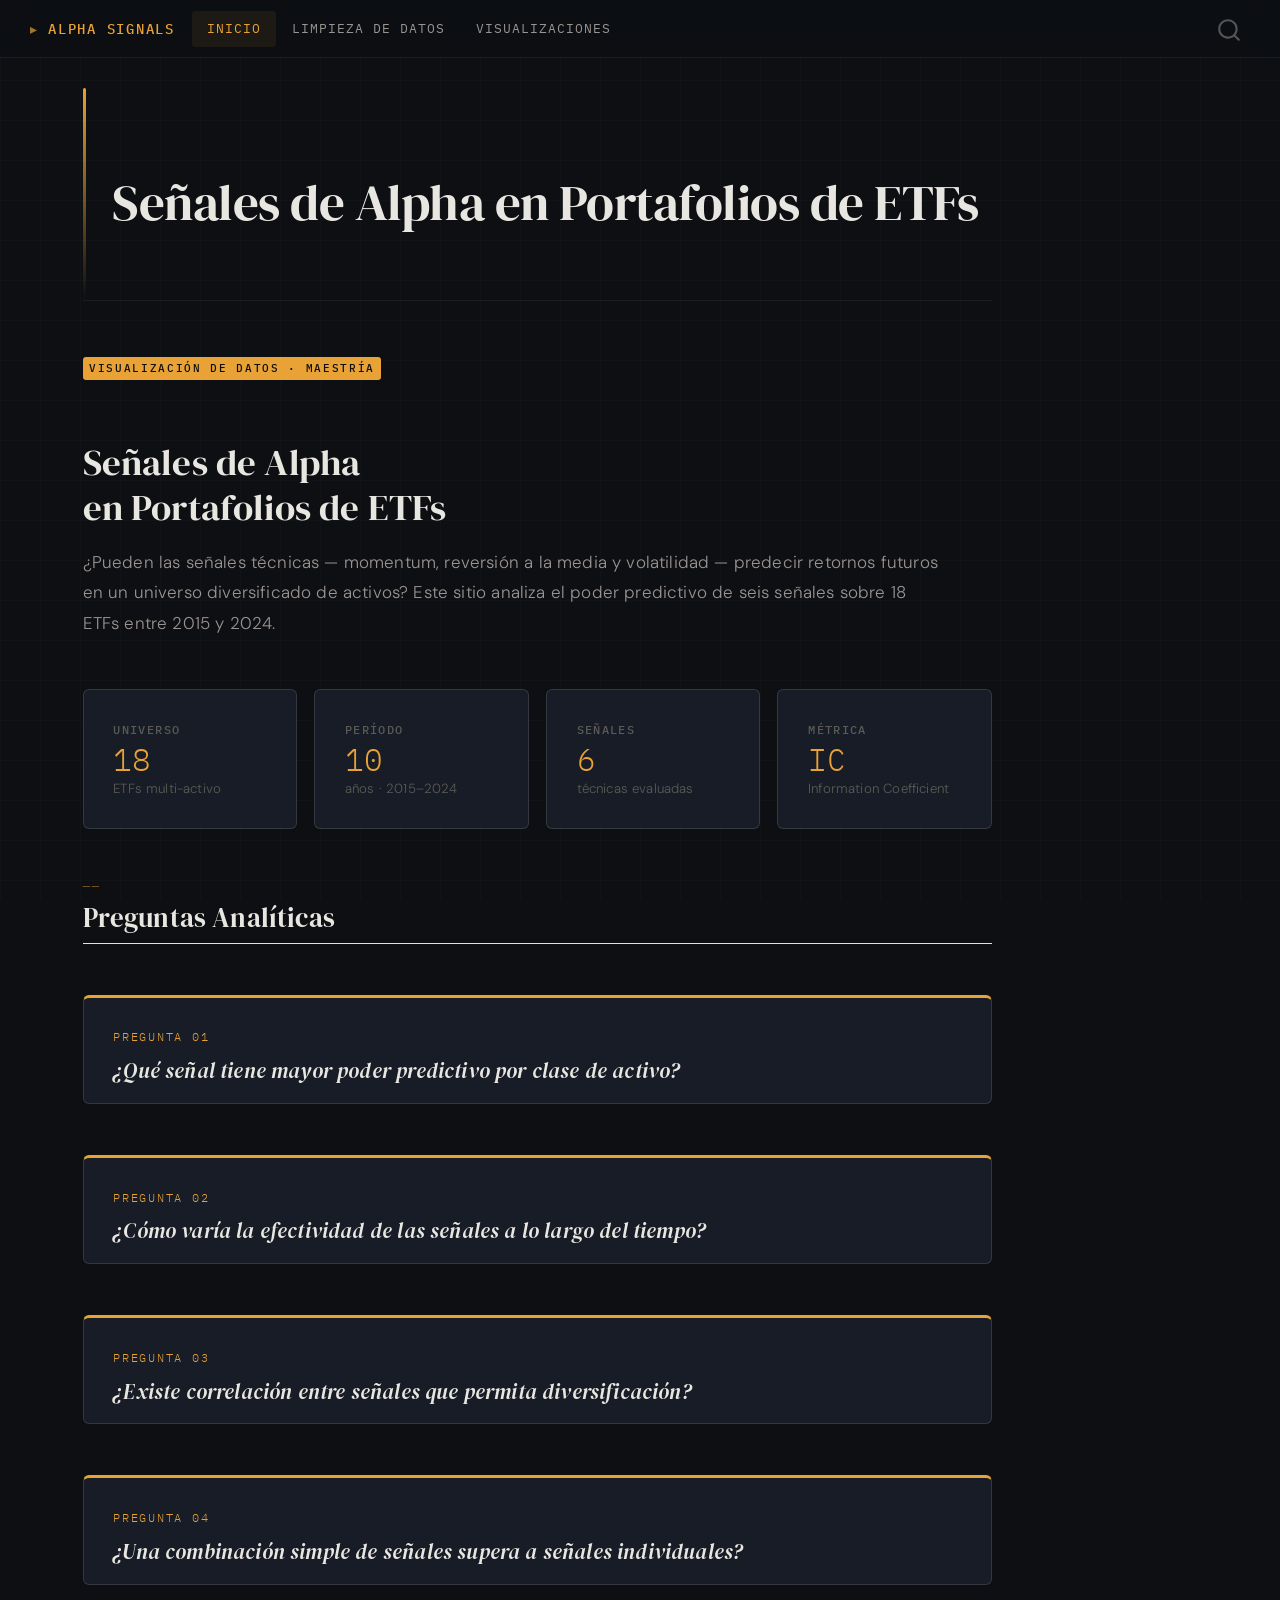
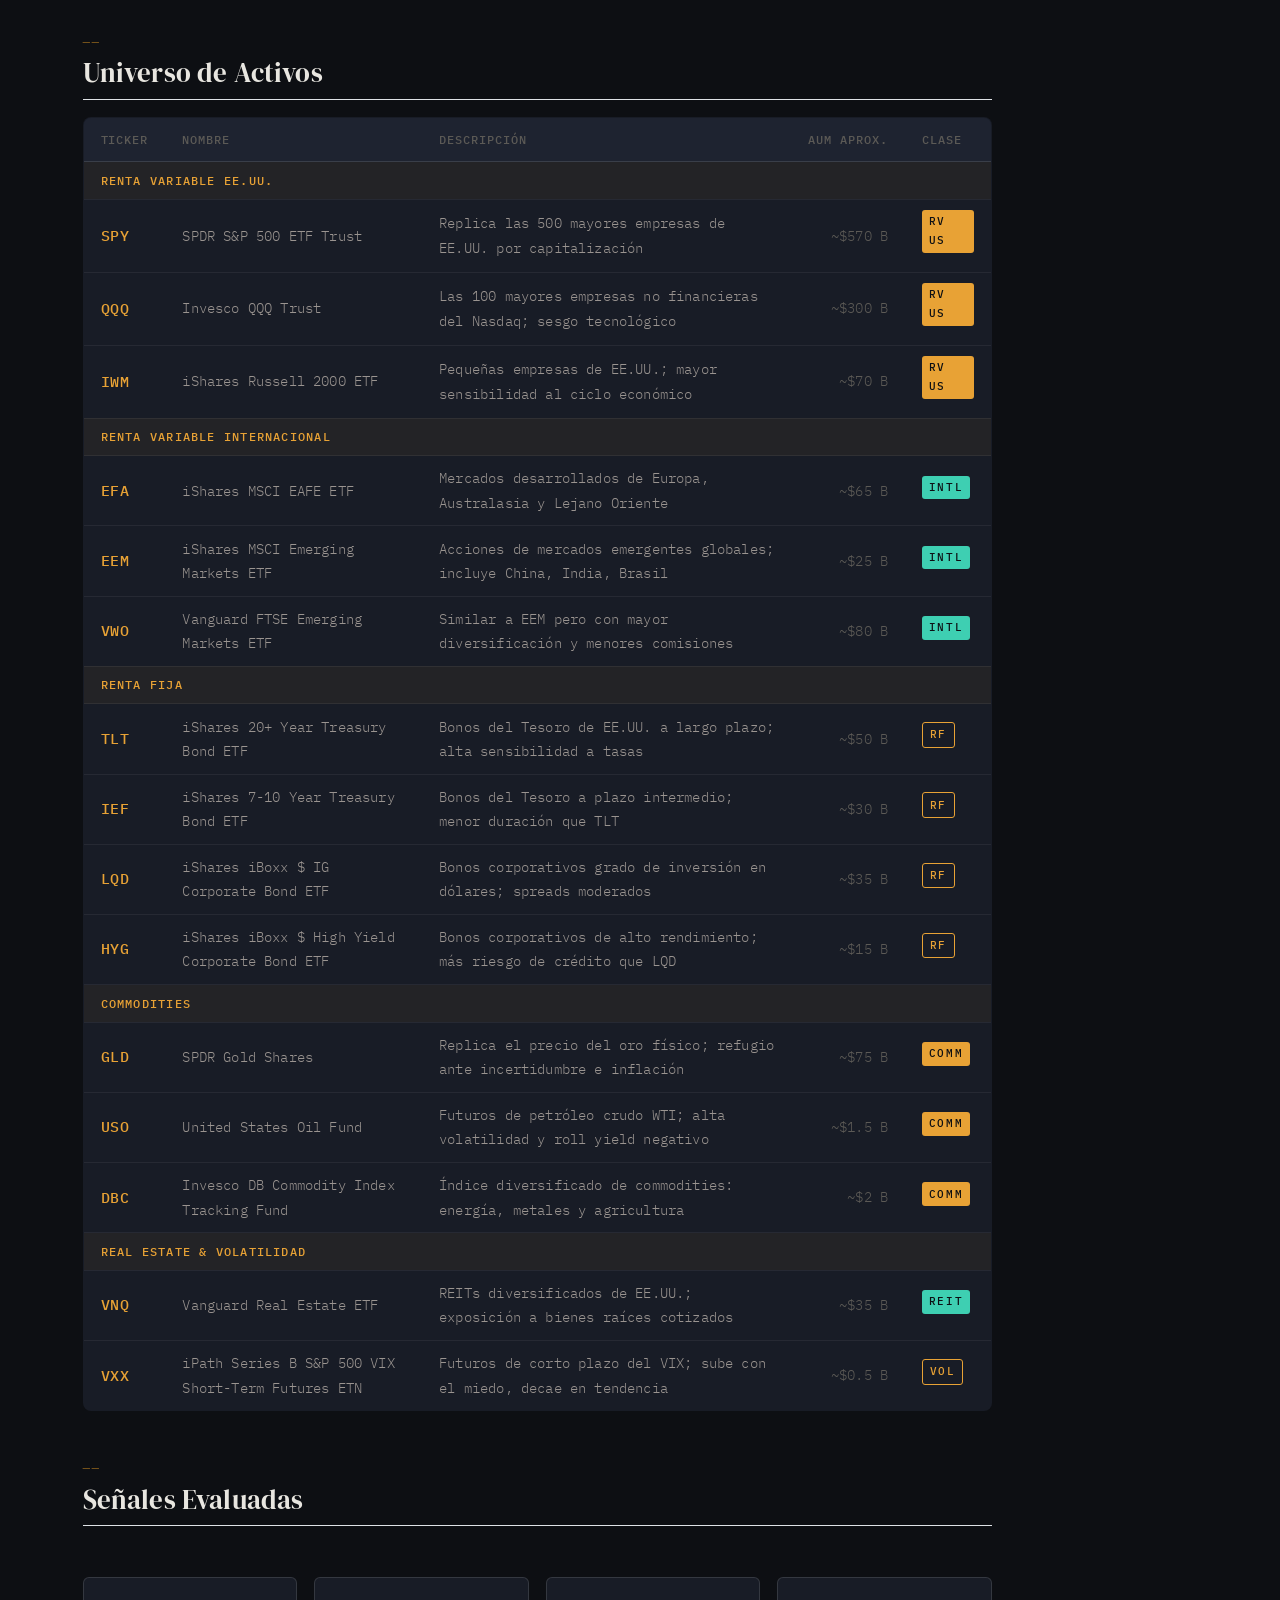
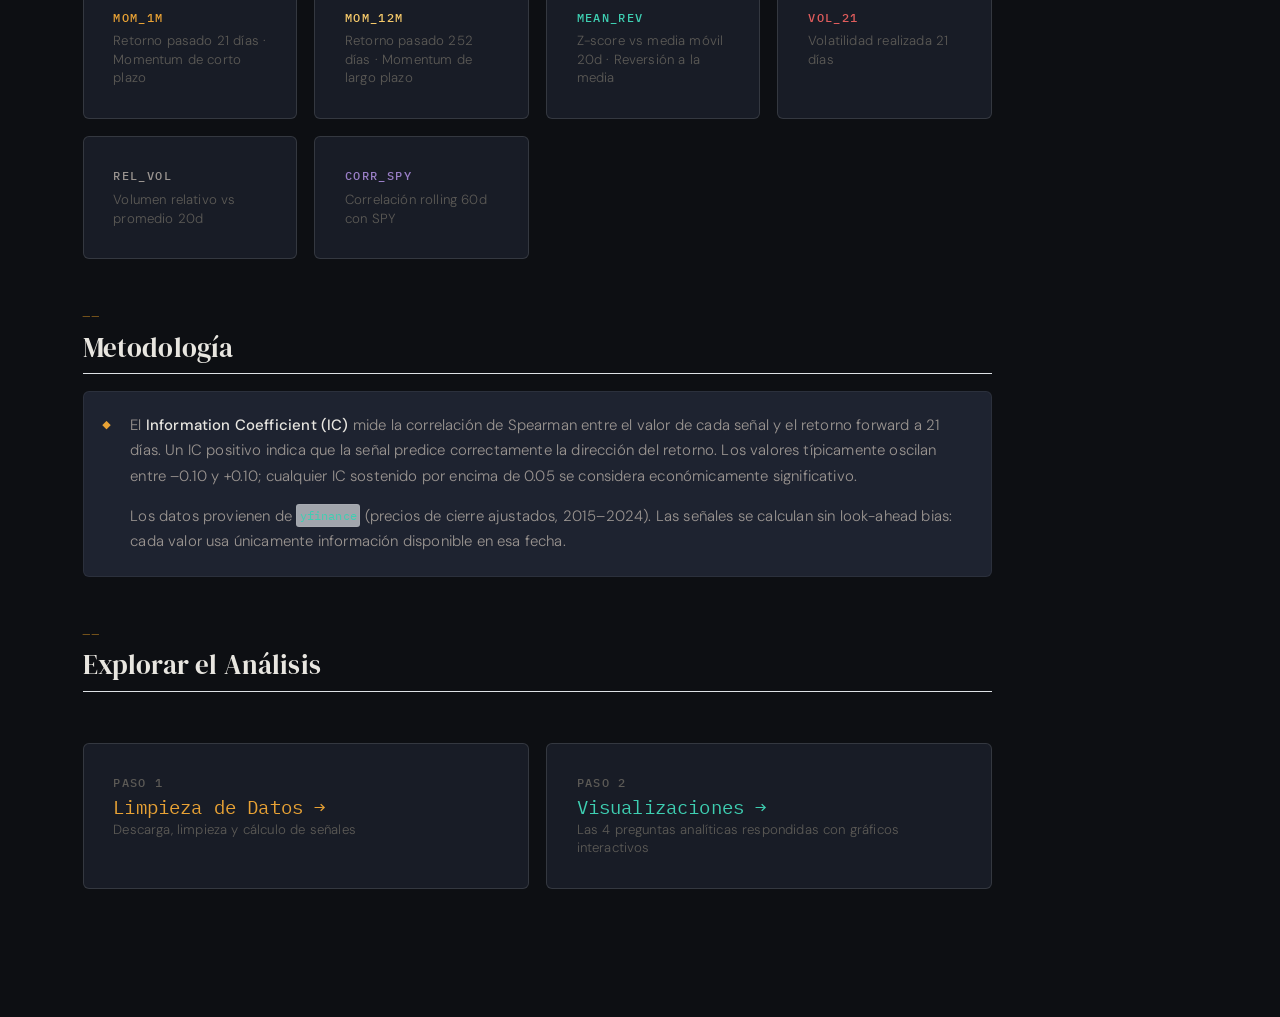
==== docs/index.html @ 1e8ee0be "First commit" ====
<!DOCTYPE html>
<html xmlns="http://www.w3.org/1999/xhtml" lang="en" xml:lang="en"><head>

<meta charset="utf-8">
<meta name="generator" content="quarto-1.9.36">

<meta name="viewport" content="width=device-width, initial-scale=1.0, user-scalable=yes">


<title>Señales de Alpha en Portafolios de ETFs – Alpha Signals</title>
<style>
/* Default styles provided by pandoc.
** See https://pandoc.org/MANUAL.html#variables-for-html for config info.
*/
code{white-space: pre-wrap;}
span.smallcaps{font-variant: small-caps;}
div.columns{display: flex; gap: min(4vw, 1.5em);}
div.column{flex: auto; overflow-x: auto;}
div.hanging-indent{margin-left: 1.5em; text-indent: -1.5em;}
ul.task-list{list-style: none;}
ul.task-list li input[type="checkbox"] {
  width: 0.8em;
  margin: 0 0.8em 0.2em -1em; /* quarto-specific, see https://github.com/quarto-dev/quarto-cli/issues/4556 */ 
  vertical-align: middle;
}
</style>


<script src="site_libs/quarto-nav/quarto-nav.js"></script>
<script src="site_libs/quarto-nav/headroom.min.js"></script>
<script src="site_libs/clipboard/clipboard.min.js"></script>
<script src="site_libs/quarto-search/autocomplete.umd.js"></script>
<script src="site_libs/quarto-search/fuse.min.js"></script>
<script src="site_libs/quarto-search/quarto-search.js"></script>
<meta name="quarto:offset" content="./">
<script src="site_libs/quarto-html/quarto.js" type="module"></script>
<script src="site_libs/quarto-html/tabsets/tabsets.js" type="module"></script>
<script src="site_libs/quarto-html/popper.min.js"></script>
<script src="site_libs/quarto-html/tippy.umd.min.js"></script>
<script src="site_libs/quarto-html/anchor.min.js"></script>
<link href="site_libs/quarto-html/tippy.css" rel="stylesheet">
<link href="site_libs/quarto-html/quarto-syntax-highlighting-845c23b38eaddc0f92fda52bfe77a8c8.css" rel="stylesheet" id="quarto-text-highlighting-styles">
<script src="site_libs/bootstrap/bootstrap.min.js"></script>
<link href="site_libs/bootstrap/bootstrap-icons.css" rel="stylesheet">
<link href="site_libs/bootstrap/bootstrap-a0f9fd0d421825b736dc1bbcbcba2219.min.css" rel="stylesheet" append-hash="true" id="quarto-bootstrap" data-mode="light">
<script id="quarto-search-options" type="application/json">{
  "location": "navbar",
  "copy-button": false,
  "collapse-after": 3,
  "panel-placement": "end",
  "type": "overlay",
  "limit": 50,
  "keyboard-shortcut": [
    "f",
    "/",
    "s"
  ],
  "show-item-context": false,
  "language": {
    "search-no-results-text": "No results",
    "search-matching-documents-text": "matching documents",
    "search-copy-link-title": "Copy link to search",
    "search-hide-matches-text": "Hide additional matches",
    "search-more-match-text": "more match in this document",
    "search-more-matches-text": "more matches in this document",
    "search-clear-button-title": "Clear",
    "search-text-placeholder": "",
    "search-detached-cancel-button-title": "Cancel",
    "search-submit-button-title": "Submit",
    "search-label": "Search"
  }
}</script>


<link rel="stylesheet" href="theme.css">
</head>

<body class="nav-fixed fullcontent quarto-light">

<div id="quarto-search-results"></div>
  <header id="quarto-header" class="headroom fixed-top">
    <nav class="navbar navbar-expand-lg " data-bs-theme="dark">
      <div class="navbar-container container-fluid">
      <div class="navbar-brand-container mx-auto">
    <a class="navbar-brand" href="./index.html">
    <span class="navbar-title">Alpha Signals</span>
    </a>
  </div>
            <div id="quarto-search" class="" title="Search"></div>
          <button class="navbar-toggler" type="button" data-bs-toggle="collapse" data-bs-target="#navbarCollapse" aria-controls="navbarCollapse" role="menu" aria-expanded="false" aria-label="Toggle navigation" onclick="if (window.quartoToggleHeadroom) { window.quartoToggleHeadroom(); }">
  <span class="navbar-toggler-icon"></span>
</button>
          <div class="collapse navbar-collapse" id="navbarCollapse">
            <ul class="navbar-nav navbar-nav-scroll me-auto">
  <li class="nav-item">
    <a class="nav-link active" href="./index.html" aria-current="page"> 
<span class="menu-text">Inicio</span></a>
  </li>  
  <li class="nav-item">
    <a class="nav-link" href="./data_cleaning.html"> 
<span class="menu-text">Limpieza de Datos</span></a>
  </li>  
  <li class="nav-item">
    <a class="nav-link" href="./visualizations.qmd"> 
<span class="menu-text">Visualizaciones</span></a>
  </li>  
</ul>
          </div> <!-- /navcollapse -->
            <div class="quarto-navbar-tools">
</div>
      </div> <!-- /container-fluid -->
    </nav>
</header>
<!-- content -->
<div id="quarto-content" class="quarto-container page-columns page-rows-contents page-layout-article page-navbar">
<!-- sidebar -->
<!-- margin-sidebar -->
    
<!-- main -->
<main class="content" id="quarto-document-content">

<header id="title-block-header" class="quarto-title-block default">
<div class="quarto-title">
<h1 class="title">Señales de Alpha en Portafolios de ETFs</h1>
</div>



<div class="quarto-title-meta">

    
  
    
  </div>
  


</header>


<section class="hero">
  <div class="hero-eyebrow">
    <span class="section-tag">Visualización de Datos · Maestría</span>
  </div>
  <h1 class="hero-title">Señales de Alpha<br>en Portafolios de ETFs</h1>
  <p class="hero-subtitle">
    ¿Pueden las señales técnicas — momentum, reversión a la media y volatilidad —
    predecir retornos futuros en un universo diversificado de activos?
    Este sitio analiza el poder predictivo de seis señales sobre 18 ETFs
    entre 2015 y 2024.
  </p>
</section>
<div class="stat-grid">
  <div class="stat-card">
    <div class="stat-label">Universo</div>
    <div class="stat-value">18</div>
    <div class="stat-desc">ETFs multi-activo</div>
  </div>
  <div class="stat-card">
    <div class="stat-label">Período</div>
    <div class="stat-value">10</div>
    <div class="stat-desc">años · 2015–2024</div>
  </div>
  <div class="stat-card">
    <div class="stat-label">Señales</div>
    <div class="stat-value">6</div>
    <div class="stat-desc">técnicas evaluadas</div>
  </div>
  <div class="stat-card">
    <div class="stat-label">Métrica</div>
    <div class="stat-value">IC</div>
    <div class="stat-desc">Information Coefficient</div>
  </div>
</div>
<section id="preguntas-analíticas" class="level2">
<h2 class="anchored" data-anchor-id="preguntas-analíticas">Preguntas Analíticas</h2>
<div class="question-block">
  <div class="q-label">Pregunta 01</div>
  <div class="q-text">¿Qué señal tiene mayor poder predictivo por clase de activo?</div>
</div>

<div class="question-block">
  <div class="q-label">Pregunta 02</div>
  <div class="q-text">¿Cómo varía la efectividad de las señales a lo largo del tiempo?</div>
</div>

<div class="question-block">
  <div class="q-label">Pregunta 03</div>
  <div class="q-text">¿Existe correlación entre señales que permita diversificación?</div>
</div>

<div class="question-block">
  <div class="q-label">Pregunta 04</div>
  <div class="q-text">¿Una combinación simple de señales supera a señales individuales?</div>
</div>
</section>
<section id="universo-de-activos" class="level2">
<h2 class="anchored" data-anchor-id="universo-de-activos">Universo de Activos</h2>
<table class="etf-table caption-top table">
<thead>
<tr class="header">
<th data-quarto-table-cell-role="th">Ticker</th>
<th data-quarto-table-cell-role="th">Nombre</th>
<th data-quarto-table-cell-role="th">Descripción</th>
<th data-quarto-table-cell-role="th">AUM aprox.</th>
<th data-quarto-table-cell-role="th">Clase</th>
</tr>
</thead>
<tbody>
<tr class="etf-group-header odd">
<td colspan="5">Renta Variable EE.UU.</td>
</tr>
<tr class="even">
<td class="ticker">SPY</td>
<td>SPDR S&amp;P 500 ETF Trust</td>
<td>Replica las 500 mayores empresas de EE.UU. por capitalización</td>
<td class="aum">~$570 B</td>
<td><span class="section-tag">RV US</span></td>
</tr>
<tr class="odd">
<td class="ticker">QQQ</td>
<td>Invesco QQQ Trust</td>
<td>Las 100 mayores empresas no financieras del Nasdaq; sesgo tecnológico</td>
<td class="aum">~$300 B</td>
<td><span class="section-tag">RV US</span></td>
</tr>
<tr class="even">
<td class="ticker">IWM</td>
<td>iShares Russell 2000 ETF</td>
<td>Pequeñas empresas de EE.UU.; mayor sensibilidad al ciclo económico</td>
<td class="aum">~$70 B</td>
<td><span class="section-tag">RV US</span></td>
</tr>
<tr class="etf-group-header odd">
<td colspan="5">Renta Variable Internacional</td>
</tr>
<tr class="even">
<td class="ticker">EFA</td>
<td>iShares MSCI EAFE ETF</td>
<td>Mercados desarrollados de Europa, Australasia y Lejano Oriente</td>
<td class="aum">~$65 B</td>
<td><span class="section-tag teal">Intl</span></td>
</tr>
<tr class="odd">
<td class="ticker">EEM</td>
<td>iShares MSCI Emerging Markets ETF</td>
<td>Acciones de mercados emergentes globales; incluye China, India, Brasil</td>
<td class="aum">~$25 B</td>
<td><span class="section-tag teal">Intl</span></td>
</tr>
<tr class="even">
<td class="ticker">VWO</td>
<td>Vanguard FTSE Emerging Markets ETF</td>
<td>Similar a EEM pero con mayor diversificación y menores comisiones</td>
<td class="aum">~$80 B</td>
<td><span class="section-tag teal">Intl</span></td>
</tr>
<tr class="etf-group-header odd">
<td colspan="5">Renta Fija</td>
</tr>
<tr class="even">
<td class="ticker">TLT</td>
<td>iShares 20+ Year Treasury Bond ETF</td>
<td>Bonos del Tesoro de EE.UU. a largo plazo; alta sensibilidad a tasas</td>
<td class="aum">~$50 B</td>
<td><span class="section-tag outline">RF</span></td>
</tr>
<tr class="odd">
<td class="ticker">IEF</td>
<td>iShares 7-10 Year Treasury Bond ETF</td>
<td>Bonos del Tesoro a plazo intermedio; menor duración que TLT</td>
<td class="aum">~$30 B</td>
<td><span class="section-tag outline">RF</span></td>
</tr>
<tr class="even">
<td class="ticker">LQD</td>
<td>iShares iBoxx $ IG Corporate Bond ETF</td>
<td>Bonos corporativos grado de inversión en dólares; spreads moderados</td>
<td class="aum">~$35 B</td>
<td><span class="section-tag outline">RF</span></td>
</tr>
<tr class="odd">
<td class="ticker">HYG</td>
<td>iShares iBoxx $ High Yield Corporate Bond ETF</td>
<td>Bonos corporativos de alto rendimiento; más riesgo de crédito que LQD</td>
<td class="aum">~$15 B</td>
<td><span class="section-tag outline">RF</span></td>
</tr>
<tr class="etf-group-header even">
<td colspan="5">Commodities</td>
</tr>
<tr class="odd">
<td class="ticker">GLD</td>
<td>SPDR Gold Shares</td>
<td>Replica el precio del oro físico; refugio ante incertidumbre e inflación</td>
<td class="aum">~$75 B</td>
<td><span class="section-tag">Comm</span></td>
</tr>
<tr class="even">
<td class="ticker">USO</td>
<td>United States Oil Fund</td>
<td>Futuros de petróleo crudo WTI; alta volatilidad y roll yield negativo</td>
<td class="aum">~$1.5 B</td>
<td><span class="section-tag">Comm</span></td>
</tr>
<tr class="odd">
<td class="ticker">DBC</td>
<td>Invesco DB Commodity Index Tracking Fund</td>
<td>Índice diversificado de commodities: energía, metales y agricultura</td>
<td class="aum">~$2 B</td>
<td><span class="section-tag">Comm</span></td>
</tr>
<tr class="etf-group-header even">
<td colspan="5">Real Estate &amp; Volatilidad</td>
</tr>
<tr class="odd">
<td class="ticker">VNQ</td>
<td>Vanguard Real Estate ETF</td>
<td>REITs diversificados de EE.UU.; exposición a bienes raíces cotizados</td>
<td class="aum">~$35 B</td>
<td><span class="section-tag teal">REIT</span></td>
</tr>
<tr class="even">
<td class="ticker">VXX</td>
<td>iPath Series B S&amp;P 500 VIX Short-Term Futures ETN</td>
<td>Futuros de corto plazo del VIX; sube con el miedo, decae en tendencia</td>
<td class="aum">~$0.5 B</td>
<td><span class="section-tag outline">Vol</span></td>
</tr>
</tbody>
</table>
</section>
<section id="señales-evaluadas" class="level2">
<h2 class="anchored" data-anchor-id="señales-evaluadas">Señales Evaluadas</h2>
<div class="stat-grid">
  <div class="stat-card">
    <div class="stat-label" style="color:#e8a235">mom_1m</div>
    <div class="stat-desc">Retorno pasado 21 días · Momentum de corto plazo</div>
  </div>
  <div class="stat-card">
    <div class="stat-label" style="color:#f5c96a">mom_12m</div>
    <div class="stat-desc">Retorno pasado 252 días · Momentum de largo plazo</div>
  </div>
  <div class="stat-card">
    <div class="stat-label" style="color:#3ecfb2">mean_rev</div>
    <div class="stat-desc">Z-score vs media móvil 20d · Reversión a la media</div>
  </div>
  <div class="stat-card">
    <div class="stat-label" style="color:#e05c5c">vol_21</div>
    <div class="stat-desc">Volatilidad realizada 21 días</div>
  </div>
  <div class="stat-card">
    <div class="stat-label" style="color:#9a9490">rel_vol</div>
    <div class="stat-desc">Volumen relativo vs promedio 20d</div>
  </div>
  <div class="stat-card">
    <div class="stat-label" style="color:#9a7fc7">corr_spy</div>
    <div class="stat-desc">Correlación rolling 60d con SPY</div>
  </div>
</div>
</section>
<section id="metodología" class="level2">
<h2 class="anchored" data-anchor-id="metodología">Metodología</h2>
<div class="insight-box">
  <p>
    El <strong>Information Coefficient (IC)</strong> mide la correlación de Spearman entre
    el valor de cada señal y el retorno forward a 21 días. Un IC positivo indica que la
    señal predice correctamente la dirección del retorno. Los valores típicamente oscilan
    entre –0.10 y +0.10; cualquier IC sostenido por encima de 0.05 se considera
    económicamente significativo.
  </p>
  <p>
    Los datos provienen de <code>yfinance</code> (precios de cierre ajustados, 2015–2024).
    Las señales se calculan sin look-ahead bias: cada valor usa únicamente información
    disponible en esa fecha.
  </p>
</div>
</section>
<section id="explorar-el-análisis" class="level2">
<h2 class="anchored" data-anchor-id="explorar-el-análisis">Explorar el Análisis</h2>
<div class="stat-grid">
  <div class="stat-card">
    <div class="stat-label">Paso 1</div>
    <div class="stat-value" style="font-size:1.1rem">
      <a href="./data_cleaning.html" style="color:#e8a235;text-decoration:none">Limpieza de Datos →</a>
    </div>
    <div class="stat-desc">Descarga, limpieza y cálculo de señales</div>
  </div>
  <div class="stat-card">
    <div class="stat-label">Paso 2</div>
    <div class="stat-value" style="font-size:1.1rem">
      <a href="visualizations.qmd" style="color:#3ecfb2;text-decoration:none">Visualizaciones →</a>
    </div>
    <div class="stat-desc">Las 4 preguntas analíticas respondidas con gráficos interactivos</div>
  </div>
</div>


</section>

</main> <!-- /main -->
<script id="quarto-html-after-body" type="application/javascript">
  window.document.addEventListener("DOMContentLoaded", function (event) {
    const icon = "";
    const anchorJS = new window.AnchorJS();
    anchorJS.options = {
      placement: 'right',
      icon: icon
    };
    anchorJS.add('.anchored');
    const isCodeAnnotation = (el) => {
      for (const clz of el.classList) {
        if (clz.startsWith('code-annotation-')) {                     
          return true;
        }
      }
      return false;
    }
    const onCopySuccess = function(e) {
      // button target
      const button = e.trigger;
      // don't keep focus
      button.blur();
      // flash "checked"
      button.classList.add('code-copy-button-checked');
      var currentTitle = button.getAttribute("title");
      button.setAttribute("title", "Copied!");
      let tooltip;
      if (window.bootstrap) {
        button.setAttribute("data-bs-toggle", "tooltip");
        button.setAttribute("data-bs-placement", "left");
        button.setAttribute("data-bs-title", "Copied!");
        tooltip = new bootstrap.Tooltip(button, 
          { trigger: "manual", 
            customClass: "code-copy-button-tooltip",
            offset: [0, -8]});
        tooltip.show();    
      }
      setTimeout(function() {
        if (tooltip) {
          tooltip.hide();
          button.removeAttribute("data-bs-title");
          button.removeAttribute("data-bs-toggle");
          button.removeAttribute("data-bs-placement");
        }
        button.setAttribute("title", currentTitle);
        button.classList.remove('code-copy-button-checked');
      }, 1000);
      // clear code selection
      e.clearSelection();
    }
    const getTextToCopy = function(trigger) {
      const outerScaffold = trigger.parentElement.cloneNode(true);
      const codeEl = outerScaffold.querySelector('code');
      for (const childEl of codeEl.children) {
        if (isCodeAnnotation(childEl)) {
          childEl.remove();
        }
      }
      return codeEl.innerText;
    }
    const clipboard = new window.ClipboardJS('.code-copy-button:not([data-in-quarto-modal])', {
      text: getTextToCopy
    });
    clipboard.on('success', onCopySuccess);
    if (window.document.getElementById('quarto-embedded-source-code-modal')) {
      const clipboardModal = new window.ClipboardJS('.code-copy-button[data-in-quarto-modal]', {
        text: getTextToCopy,
        container: window.document.getElementById('quarto-embedded-source-code-modal')
      });
      clipboardModal.on('success', onCopySuccess);
    }
      var localhostRegex = new RegExp(/^(?:http|https):\/\/localhost\:?[0-9]*\//);
      var mailtoRegex = new RegExp(/^mailto:/);
        var filterRegex = new RegExp('/' + window.location.host + '/');
      var isInternal = (href) => {
          return filterRegex.test(href) || localhostRegex.test(href) || mailtoRegex.test(href);
      }
      // Inspect non-navigation links and adorn them if external
     var links = window.document.querySelectorAll('a[href]:not(.nav-link):not(.navbar-brand):not(.toc-action):not(.sidebar-link):not(.sidebar-item-toggle):not(.pagination-link):not(.no-external):not([aria-hidden]):not(.dropdown-item):not(.quarto-navigation-tool):not(.about-link)');
      for (var i=0; i<links.length; i++) {
        const link = links[i];
        if (!isInternal(link.href)) {
          // undo the damage that might have been done by quarto-nav.js in the case of
          // links that we want to consider external
          if (link.dataset.originalHref !== undefined) {
            link.href = link.dataset.originalHref;
          }
        }
      }
    function tippyHover(el, contentFn, onTriggerFn, onUntriggerFn) {
      const config = {
        allowHTML: true,
        maxWidth: 500,
        delay: 100,
        arrow: false,
        appendTo: function(el) {
            return el.parentElement;
        },
        interactive: true,
        interactiveBorder: 10,
        theme: 'quarto',
        placement: 'bottom-start',
      };
      if (contentFn) {
        config.content = contentFn;
      }
      if (onTriggerFn) {
        config.onTrigger = onTriggerFn;
      }
      if (onUntriggerFn) {
        config.onUntrigger = onUntriggerFn;
      }
      window.tippy(el, config); 
    }
    const noterefs = window.document.querySelectorAll('a[role="doc-noteref"]');
    for (var i=0; i<noterefs.length; i++) {
      const ref = noterefs[i];
      tippyHover(ref, function() {
        // use id or data attribute instead here
        let href = ref.getAttribute('data-footnote-href') || ref.getAttribute('href');
        try { href = new URL(href).hash; } catch {}
        const id = href.replace(/^#\/?/, "");
        const note = window.document.getElementById(id);
        if (note) {
          return note.innerHTML;
        } else {
          return "";
        }
      });
    }
    const xrefs = window.document.querySelectorAll('a.quarto-xref');
    const processXRef = (id, note) => {
      // Strip column container classes
      const stripColumnClz = (el) => {
        el.classList.remove("page-full", "page-columns");
        if (el.children) {
          for (const child of el.children) {
            stripColumnClz(child);
          }
        }
      }
      stripColumnClz(note)
      if (id === null || id.startsWith('sec-')) {
        // Special case sections, only their first couple elements
        const container = document.createElement("div");
        if (note.children && note.children.length > 2) {
          container.appendChild(note.children[0].cloneNode(true));
          for (let i = 1; i < note.children.length; i++) {
            const child = note.children[i];
            if (child.tagName === "P" && child.innerText === "") {
              continue;
            } else {
              container.appendChild(child.cloneNode(true));
              break;
            }
          }
          if (window.Quarto?.typesetMath) {
            window.Quarto.typesetMath(container);
          }
          return container.innerHTML
        } else {
          if (window.Quarto?.typesetMath) {
            window.Quarto.typesetMath(note);
          }
          return note.innerHTML;
        }
      } else {
        // Remove any anchor links if they are present
        const anchorLink = note.querySelector('a.anchorjs-link');
        if (anchorLink) {
          anchorLink.remove();
        }
        if (window.Quarto?.typesetMath) {
          window.Quarto.typesetMath(note);
        }
        if (note.classList.contains("callout")) {
          return note.outerHTML;
        } else {
          return note.innerHTML;
        }
      }
    }
    for (var i=0; i<xrefs.length; i++) {
      const xref = xrefs[i];
      tippyHover(xref, undefined, function(instance) {
        instance.disable();
        let url = xref.getAttribute('href');
        let hash = undefined; 
        if (url.startsWith('#')) {
          hash = url;
        } else {
          try { hash = new URL(url).hash; } catch {}
        }
        if (hash) {
          const id = hash.replace(/^#\/?/, "");
          const note = window.document.getElementById(id);
          if (note !== null) {
            try {
              const html = processXRef(id, note.cloneNode(true));
              instance.setContent(html);
            } finally {
              instance.enable();
              instance.show();
            }
          } else {
            // See if we can fetch this
            fetch(url.split('#')[0])
            .then(res => res.text())
            .then(html => {
              const parser = new DOMParser();
              const htmlDoc = parser.parseFromString(html, "text/html");
              const note = htmlDoc.getElementById(id);
              if (note !== null) {
                const html = processXRef(id, note);
                instance.setContent(html);
              } 
            }).finally(() => {
              instance.enable();
              instance.show();
            });
          }
        } else {
          // See if we can fetch a full url (with no hash to target)
          // This is a special case and we should probably do some content thinning / targeting
          fetch(url)
          .then(res => res.text())
          .then(html => {
            const parser = new DOMParser();
            const htmlDoc = parser.parseFromString(html, "text/html");
            const note = htmlDoc.querySelector('main.content');
            if (note !== null) {
              // This should only happen for chapter cross references
              // (since there is no id in the URL)
              // remove the first header
              if (note.children.length > 0 && note.children[0].tagName === "HEADER") {
                note.children[0].remove();
              }
              const html = processXRef(null, note);
              instance.setContent(html);
            } 
          }).finally(() => {
            instance.enable();
            instance.show();
          });
        }
      }, function(instance) {
      });
    }
        let selectedAnnoteEl;
        const selectorForAnnotation = ( cell, annotation) => {
          let cellAttr = 'data-code-cell="' + cell + '"';
          let lineAttr = 'data-code-annotation="' +  annotation + '"';
          const selector = 'span[' + cellAttr + '][' + lineAttr + ']';
          return selector;
        }
        const selectCodeLines = (annoteEl) => {
          const doc = window.document;
          const targetCell = annoteEl.getAttribute("data-target-cell");
          const targetAnnotation = annoteEl.getAttribute("data-target-annotation");
          const annoteSpan = window.document.querySelector(selectorForAnnotation(targetCell, targetAnnotation));
          const lines = annoteSpan.getAttribute("data-code-lines").split(",");
          const lineIds = lines.map((line) => {
            return targetCell + "-" + line;
          })
          let top = null;
          let height = null;
          let parent = null;
          if (lineIds.length > 0) {
              //compute the position of the single el (top and bottom and make a div)
              const el = window.document.getElementById(lineIds[0]);
              top = el.offsetTop;
              height = el.offsetHeight;
              parent = el.parentElement.parentElement;
            if (lineIds.length > 1) {
              const lastEl = window.document.getElementById(lineIds[lineIds.length - 1]);
              const bottom = lastEl.offsetTop + lastEl.offsetHeight;
              height = bottom - top;
            }
            if (top !== null && height !== null && parent !== null) {
              // cook up a div (if necessary) and position it 
              let div = window.document.getElementById("code-annotation-line-highlight");
              if (div === null) {
                div = window.document.createElement("div");
                div.setAttribute("id", "code-annotation-line-highlight");
                div.style.position = 'absolute';
                parent.appendChild(div);
              }
              div.style.top = top - 2 + "px";
              div.style.height = height + 4 + "px";
              div.style.left = 0;
              let gutterDiv = window.document.getElementById("code-annotation-line-highlight-gutter");
              if (gutterDiv === null) {
                gutterDiv = window.document.createElement("div");
                gutterDiv.setAttribute("id", "code-annotation-line-highlight-gutter");
                gutterDiv.style.position = 'absolute';
                const codeCell = window.document.getElementById(targetCell);
                const gutter = codeCell.querySelector('.code-annotation-gutter');
                gutter.appendChild(gutterDiv);
              }
              gutterDiv.style.top = top - 2 + "px";
              gutterDiv.style.height = height + 4 + "px";
            }
            selectedAnnoteEl = annoteEl;
          }
        };
        const unselectCodeLines = () => {
          const elementsIds = ["code-annotation-line-highlight", "code-annotation-line-highlight-gutter"];
          elementsIds.forEach((elId) => {
            const div = window.document.getElementById(elId);
            if (div) {
              div.remove();
            }
          });
          selectedAnnoteEl = undefined;
        };
          // Handle positioning of the toggle
      window.addEventListener(
        "resize",
        throttle(() => {
          elRect = undefined;
          if (selectedAnnoteEl) {
            selectCodeLines(selectedAnnoteEl);
          }
        }, 10)
      );
      function throttle(fn, ms) {
      let throttle = false;
      let timer;
        return (...args) => {
          if(!throttle) { // first call gets through
              fn.apply(this, args);
              throttle = true;
          } else { // all the others get throttled
              if(timer) clearTimeout(timer); // cancel #2
              timer = setTimeout(() => {
                fn.apply(this, args);
                timer = throttle = false;
              }, ms);
          }
        };
      }
        // Attach click handler to the DT
        const annoteDls = window.document.querySelectorAll('dt[data-target-cell]');
        for (const annoteDlNode of annoteDls) {
          annoteDlNode.addEventListener('click', (event) => {
            const clickedEl = event.target;
            if (clickedEl !== selectedAnnoteEl) {
              unselectCodeLines();
              const activeEl = window.document.querySelector('dt[data-target-cell].code-annotation-active');
              if (activeEl) {
                activeEl.classList.remove('code-annotation-active');
              }
              selectCodeLines(clickedEl);
              clickedEl.classList.add('code-annotation-active');
            } else {
              // Unselect the line
              unselectCodeLines();
              clickedEl.classList.remove('code-annotation-active');
            }
          });
        }
    const findCites = (el) => {
      const parentEl = el.parentElement;
      if (parentEl) {
        const cites = parentEl.dataset.cites;
        if (cites) {
          return {
            el,
            cites: cites.split(' ')
          };
        } else {
          return findCites(el.parentElement)
        }
      } else {
        return undefined;
      }
    };
    var bibliorefs = window.document.querySelectorAll('a[role="doc-biblioref"]');
    for (var i=0; i<bibliorefs.length; i++) {
      const ref = bibliorefs[i];
      const citeInfo = findCites(ref);
      if (citeInfo) {
        tippyHover(citeInfo.el, function() {
          var popup = window.document.createElement('div');
          citeInfo.cites.forEach(function(cite) {
            var citeDiv = window.document.createElement('div');
            citeDiv.classList.add('hanging-indent');
            citeDiv.classList.add('csl-entry');
            var biblioDiv = window.document.getElementById('ref-' + cite);
            if (biblioDiv) {
              citeDiv.innerHTML = biblioDiv.innerHTML;
            }
            popup.appendChild(citeDiv);
          });
          return popup.innerHTML;
        });
      }
    }
  });
  </script>
</div> <!-- /content -->




</body></html>
---- docs/site_libs/quarto-html/tippy.css ----
.tippy-box[data-animation=fade][data-state=hidden]{opacity:0}[data-tippy-root]{max-width:calc(100vw - 10px)}.tippy-box{position:relative;background-color:#333;color:#fff;border-radius:4px;font-size:14px;line-height:1.4;white-space:normal;outline:0;transition-property:transform,visibility,opacity}.tippy-box[data-placement^=top]>.tippy-arrow{bottom:0}.tippy-box[data-placement^=top]>.tippy-arrow:before{bottom:-7px;left:0;border-width:8px 8px 0;border-top-color:initial;transform-origin:center top}.tippy-box[data-placement^=bottom]>.tippy-arrow{top:0}.tippy-box[data-placement^=bottom]>.tippy-arrow:before{top:-7px;left:0;border-width:0 8px 8px;border-bottom-color:initial;transform-origin:center bottom}.tippy-box[data-placement^=left]>.tippy-arrow{right:0}.tippy-box[data-placement^=left]>.tippy-arrow:before{border-width:8px 0 8px 8px;border-left-color:initial;right:-7px;transform-origin:center left}.tippy-box[data-placement^=right]>.tippy-arrow{left:0}.tippy-box[data-placement^=right]>.tippy-arrow:before{left:-7px;border-width:8px 8px 8px 0;border-right-color:initial;transform-origin:center right}.tippy-box[data-inertia][data-state=visible]{transition-timing-function:cubic-bezier(.54,1.5,.38,1.11)}.tippy-arrow{width:16px;height:16px;color:#333}.tippy-arrow:before{content:"";position:absolute;border-color:transparent;border-style:solid}.tippy-content{position:relative;padding:5px 9px;z-index:1}
---- docs/site_libs/quarto-html/quarto-syntax-highlighting-845c23b38eaddc0f92fda52bfe77a8c8.css ----
/* quarto syntax highlight colors */
:root {
  --quarto-hl-ot-color: #003B4F;
  --quarto-hl-at-color: #657422;
  --quarto-hl-ss-color: #20794D;
  --quarto-hl-an-color: #5E5E5E;
  --quarto-hl-fu-color: #4758AB;
  --quarto-hl-st-color: #20794D;
  --quarto-hl-cf-color: #003B4F;
  --quarto-hl-op-color: #5E5E5E;
  --quarto-hl-er-color: #AD0000;
  --quarto-hl-bn-color: #AD0000;
  --quarto-hl-al-color: #AD0000;
  --quarto-hl-va-color: #111111;
  --quarto-hl-bu-color: inherit;
  --quarto-hl-ex-color: inherit;
  --quarto-hl-pp-color: #AD0000;
  --quarto-hl-in-color: #5E5E5E;
  --quarto-hl-vs-color: #20794D;
  --quarto-hl-wa-color: #5E5E5E;
  --quarto-hl-do-color: #5E5E5E;
  --quarto-hl-im-color: #00769E;
  --quarto-hl-ch-color: #20794D;
  --quarto-hl-dt-color: #AD0000;
  --quarto-hl-fl-color: #AD0000;
  --quarto-hl-co-color: #5E5E5E;
  --quarto-hl-cv-color: #5E5E5E;
  --quarto-hl-cn-color: #8f5902;
  --quarto-hl-sc-color: #5E5E5E;
  --quarto-hl-dv-color: #AD0000;
  --quarto-hl-kw-color: #003B4F;
}

/* other quarto variables */
:root {
  --quarto-font-monospace: SFMono-Regular, Menlo, Monaco, Consolas, "Liberation Mono", "Courier New", monospace;
}

/* syntax highlight based on Pandoc's rules */
pre > code.sourceCode > span {
  color: #003B4F;
}

code.sourceCode > span {
  color: #003B4F;
}

div.sourceCode,
div.sourceCode pre.sourceCode {
  color: #003B4F;
}

/* Normal */
code span {
  color: #003B4F;
}

/* Alert */
code span.al {
  color: #AD0000;
  font-style: inherit;
}

/* Annotation */
code span.an {
  color: #5E5E5E;
  font-style: inherit;
}

/* Attribute */
code span.at {
  color: #657422;
  font-style: inherit;
}

/* BaseN */
code span.bn {
  color: #AD0000;
  font-style: inherit;
}

/* BuiltIn */
code span.bu {
  font-style: inherit;
}

/* ControlFlow */
code span.cf {
  color: #003B4F;
  font-weight: bold;
  font-style: inherit;
}

/* Char */
code span.ch {
  color: #20794D;
  font-style: inherit;
}

/* Constant */
code span.cn {
  color: #8f5902;
  font-style: inherit;
}

/* Comment */
code span.co {
  color: #5E5E5E;
  font-style: inherit;
}

/* CommentVar */
code span.cv {
  color: #5E5E5E;
  font-style: italic;
}

/* Documentation */
code span.do {
  color: #5E5E5E;
  font-style: italic;
}

/* DataType */
code span.dt {
  color: #AD0000;
  font-style: inherit;
}

/* DecVal */
code span.dv {
  color: #AD0000;
  font-style: inherit;
}

/* Error */
code span.er {
  color: #AD0000;
  font-style: inherit;
}

/* Extension */
code span.ex {
  font-style: inherit;
}

/* Float */
code span.fl {
  color: #AD0000;
  font-style: inherit;
}

/* Function */
code span.fu {
  color: #4758AB;
  font-style: inherit;
}

/* Import */
code span.im {
  color: #00769E;
  font-style: inherit;
}

/* Information */
code span.in {
  color: #5E5E5E;
  font-style: inherit;
}

/* Keyword */
code span.kw {
  color: #003B4F;
  font-weight: bold;
  font-style: inherit;
}

/* Operator */
code span.op {
  color: #5E5E5E;
  font-style: inherit;
}

/* Other */
code span.ot {
  color: #003B4F;
  font-style: inherit;
}

/* Preprocessor */
code span.pp {
  color: #AD0000;
  font-style: inherit;
}

/* SpecialChar */
code span.sc {
  color: #5E5E5E;
  font-style: inherit;
}

/* SpecialString */
code span.ss {
  color: #20794D;
  font-style: inherit;
}

/* String */
code span.st {
  color: #20794D;
  font-style: inherit;
}

/* Variable */
code span.va {
  color: #111111;
  font-style: inherit;
}

/* VerbatimString */
code span.vs {
  color: #20794D;
  font-style: inherit;
}

/* Warning */
code span.wa {
  color: #5E5E5E;
  font-style: italic;
}

.prevent-inlining {
  content: "</";
}

/*# sourceMappingURL=ac89f0bb514bba72461919f78549e31c.css.map */
---- docs/theme.css ----
/* ============================================================
   ALPHA SIGNALS — Custom Quarto Theme
   Aesthetic: Dark financial editorial × data terminal
   ============================================================ */

/* ── Google Fonts ── */
@import url('https://fonts.googleapis.com/css2?family=DM+Serif+Display:ital@0;1&family=IBM+Plex+Mono:wght@300;400;500&family=DM+Sans:ital,opsz,wght@0,9..40,300;0,9..40,400;0,9..40,500;1,9..40,300&display=swap');

/* ── Design Tokens ── */
:root {
  /* Core palette */
  --bg-primary:    #0d0f13;
  --bg-secondary:  #12151c;
  --bg-surface:    #181c26;
  --bg-elevated:   #1e2330;

  /* Borders */
  --border-subtle: rgba(255,255,255,0.06);
  --border-medium: rgba(255,255,255,0.12);
  --border-strong: rgba(255,255,255,0.22);

  /* Accent — amber/gold */
  --accent-primary:  #e8a235;
  --accent-dim:      #b87d20;
  --accent-glow:     rgba(232, 162, 53, 0.15);
  --accent-glow-sm:  rgba(232, 162, 53, 0.08);

  /* Accent — teal (secondary) */
  --teal:      #3ecfb2;
  --teal-dim:  rgba(62, 207, 178, 0.12);

  /* Accent — signal red */
  --signal-red: #e05c5c;

  /* Text */
  --text-primary:   #e8e6e0;
  --text-secondary: #9a9490;
  --text-muted:     #5c5a56;
  --text-accent:    var(--accent-primary);

  /* Typography */
  --font-display: 'DM Serif Display', Georgia, serif;
  --font-body:    'DM Sans', system-ui, sans-serif;
  --font-mono:    'IBM Plex Mono', 'Courier New', monospace;

  /* Spacing scale */
  --space-xs:  0.25rem;
  --space-sm:  0.5rem;
  --space-md:  1rem;
  --space-lg:  1.75rem;
  --space-xl:  3rem;
  --space-2xl: 5rem;

  /* Radius */
  --radius-sm: 3px;
  --radius-md: 6px;
  --radius-lg: 12px;
}

/* ── Bootstrap / Cosmo theme resets ── */
body { background-color: var(--bg-primary) !important; color: var(--text-primary) !important; }
.navbar { background-color: rgba(13,15,19,0.92) !important; border-bottom: 1px solid var(--border-subtle) !important; }
.bg-light, .bg-body { background-color: var(--bg-primary) !important; }
.text-muted { color: var(--text-muted) !important; }
a { color: var(--accent-primary); }
a:hover { color: var(--accent-dim); }
pre, code { background: transparent; }

/* ── Reset & Base ── */
*, *::before, *::after {
  box-sizing: border-box;
}

html {
  scroll-behavior: smooth;
}

body {
  background-color: var(--bg-primary);
  color: var(--text-primary);
  font-family: var(--font-body);
  font-size: 1rem;
  font-weight: 300;
  line-height: 1.75;
  letter-spacing: 0.01em;
  min-height: 100vh;

  /* Subtle grid texture */
  background-image:
    linear-gradient(rgba(255,255,255,0.015) 1px, transparent 1px),
    linear-gradient(90deg, rgba(255,255,255,0.015) 1px, transparent 1px);
  background-size: 40px 40px;
  background-attachment: fixed;
}

/* ── Quarto Layout: centered content, compact right margin, no 5fr gaps ── */
body:not(.floating):not(.docked) .page-columns,
body.fullcontent:not(.floating):not(.docked) .page-columns,
body.slimcontent:not(.floating):not(.docked) .page-columns {
  display: grid !important;
  grid-template-columns:
    [screen-start screen-start-inset page-start page-start-inset body-start-outset body-start body-content-start]
    minmax(500px, 920px)
    [body-content-end body-end body-end-outset]
    1.5rem
    [page-end-inset]
    minmax(0px, 180px)
    [page-end screen-end-inset screen-end] !important;
  max-width: 1200px;
  margin-left: auto !important;
  margin-right: auto !important;
  padding: 0 2.5rem !important;
}

#quarto-content {
  padding-top: var(--space-xl);
}

/* ── Navbar ── */
.navbar {
  background-color: rgba(13, 15, 19, 0.92) !important;
  backdrop-filter: blur(16px);
  -webkit-backdrop-filter: blur(16px);
  border-bottom: 1px solid var(--border-subtle);
  padding: 0.6rem 2rem;
  position: sticky;
  top: 0;
  z-index: 1000;
}

.navbar-brand {
  font-family: var(--font-mono);
  font-size: 0.85rem;
  font-weight: 500;
  color: var(--accent-primary) !important;
  letter-spacing: 0.12em;
  text-transform: uppercase;
}

.navbar-brand::before {
  content: '▸ ';
  opacity: 0.7;
}

.nav-link {
  font-family: var(--font-mono);
  font-size: 0.75rem;
  font-weight: 400;
  color: var(--text-secondary) !important;
  letter-spacing: 0.08em;
  text-transform: uppercase;
  padding: 0.4rem 0.9rem !important;
  border-radius: var(--radius-sm);
  transition: color 0.2s ease, background 0.2s ease;
}

.nav-link:hover,
.nav-link.active {
  color: var(--accent-primary) !important;
  background: var(--accent-glow-sm);
}

/* ── Page Header / Hero ── */
.page-header,
#title-block-header {
  padding: var(--space-2xl) 0 var(--space-xl);
  border-bottom: 1px solid var(--border-subtle);
  margin-bottom: var(--space-xl);
  position: relative;
}

/* Decorative line accent */
.page-header::before,
#title-block-header::before {
  content: '';
  position: absolute;
  top: 0;
  left: 0;
  width: 3px;
  height: 100%;
  background: linear-gradient(180deg, var(--accent-primary) 0%, transparent 100%);
  border-radius: 2px;
}

.title {
  font-family: var(--font-display);
  font-size: clamp(2rem, 4vw, 3.2rem);
  font-weight: 400;
  line-height: 1.15;
  color: var(--text-primary);
  margin: 0 0 var(--space-md);
  padding-left: var(--space-lg);
  letter-spacing: -0.01em;
}

.subtitle {
  font-family: var(--font-mono);
  font-size: 0.82rem;
  font-weight: 300;
  color: var(--accent-primary);
  letter-spacing: 0.1em;
  text-transform: uppercase;
  padding-left: var(--space-lg);
  opacity: 0.85;
}

/* Author / date meta */
.quarto-title-meta {
  font-family: var(--font-mono);
  font-size: 0.75rem;
  color: var(--text-muted);
  letter-spacing: 0.05em;
  padding-left: var(--space-lg);
  margin-top: var(--space-md);
}

/* ── Headings ── */
h1, h2, h3, h4 {
  font-family: var(--font-display);
  font-weight: 400;
  line-height: 1.2;
  color: var(--text-primary);
}

h1 { font-size: 2.2rem; margin: var(--space-xl) 0 var(--space-md); }
h2 { font-size: 1.6rem; margin: var(--space-xl) 0 var(--space-md); }
h3 { font-size: 1.2rem; margin: var(--space-lg) 0 var(--space-sm); }
h4 {
  font-family: var(--font-mono);
  font-size: 0.8rem;
  font-weight: 500;
  letter-spacing: 0.12em;
  text-transform: uppercase;
  color: var(--accent-primary);
  margin: var(--space-lg) 0 var(--space-sm);
}

/* Section divider with label */
h2::before {
  display: block;
  content: '──';
  font-family: var(--font-mono);
  font-size: 0.65rem;
  color: var(--accent-dim);
  letter-spacing: 0.2em;
  margin-bottom: var(--space-sm);
  opacity: 0.6;
}

/* ── Body Text ── */
p {
  color: var(--text-secondary);
  font-size: 1rem;
  font-weight: 300;
  line-height: 1.8;
  margin-bottom: var(--space-md);
  max-width: 72ch;
}

strong {
  font-weight: 500;
  color: var(--text-primary);
}

em {
  font-style: italic;
  color: var(--text-primary);
}

/* ── Links ── */
a {
  color: var(--accent-primary);
  text-decoration: none;
  border-bottom: 1px solid transparent;
  transition: border-color 0.2s ease, opacity 0.2s ease;
}

a:hover {
  border-bottom-color: var(--accent-primary);
  opacity: 0.85;
}

/* ── Code ── */
code {
  font-family: var(--font-mono);
  font-size: 0.82em;
  background: var(--bg-elevated);
  color: var(--teal);
  padding: 0.15em 0.45em;
  border-radius: var(--radius-sm);
  border: 1px solid var(--border-subtle);
}

pre {
  background: var(--bg-secondary) !important;
  border: 1px solid var(--border-medium);
  border-left: 3px solid var(--accent-dim);
  border-radius: var(--radius-md);
  padding: var(--space-lg);
  overflow-x: auto;
  margin: var(--space-lg) 0;
  position: relative;
}

pre code {
  background: transparent;
  border: none;
  padding: 0;
  color: var(--text-secondary);
  font-size: 0.82rem;
  line-height: 1.7;
}

/* Code block language label */
pre::before {
  content: attr(data-lang, 'code');
  position: absolute;
  top: var(--space-sm);
  right: var(--space-md);
  font-family: var(--font-mono);
  font-size: 0.65rem;
  letter-spacing: 0.12em;
  text-transform: uppercase;
  color: var(--text-muted);
}

/* Override Quarto's syntax highlight CSS variables */
:root {
  --quarto-hl-kw-color: #e8a235;   /* keywords: def, class, return */
  --quarto-hl-cf-color: #e8a235;   /* control flow: for, if, lambda */
  --quarto-hl-im-color: #e8a235;   /* imports */
  --quarto-hl-fu-color: #3ecfb2;   /* functions */
  --quarto-hl-bu-color: #3ecfb2;   /* builtins: print, True, False */
  --quarto-hl-ex-color: #3ecfb2;   /* extension functions */
  --quarto-hl-st-color: #8fc88a;   /* strings */
  --quarto-hl-vs-color: #8fc88a;   /* verbatim strings */
  --quarto-hl-ss-color: #8fc88a;   /* special strings */
  --quarto-hl-ch-color: #8fc88a;   /* char escapes */
  --quarto-hl-sc-color: #8fc88a;   /* special chars */
  --quarto-hl-co-color: #5c5a56;   /* comments */
  --quarto-hl-dv-color: #c9a9ff;   /* integers */
  --quarto-hl-bn-color: #c9a9ff;   /* base-N numbers */
  --quarto-hl-fl-color: #c9a9ff;   /* floats */
  --quarto-hl-cn-color: #c9a9ff;   /* constants */
  --quarto-hl-op-color: #e8e6e0;   /* operators */
  --quarto-hl-va-color: #b8d4e8;   /* variables */
  --quarto-hl-at-color: #e8a235;   /* attributes */
  --quarto-hl-ot-color: #9a9490;   /* other */
}

/* Base code color and comments italic */
pre > code.sourceCode > span { color: #9a9490; }
code span.co { font-style: italic; }

/* ── Callout Boxes (custom) ── */
.callout {
  background: var(--bg-surface);
  border: 1px solid var(--border-medium);
  border-left: 3px solid var(--accent-primary);
  border-radius: var(--radius-md);
  padding: var(--space-lg);
  margin: var(--space-lg) 0;
}

.callout-note {
  border-left-color: var(--teal);
}

.callout-warning {
  border-left-color: var(--signal-red);
}

.callout-header {
  font-family: var(--font-mono);
  font-size: 0.72rem;
  font-weight: 500;
  letter-spacing: 0.12em;
  text-transform: uppercase;
  color: var(--accent-primary);
  margin-bottom: var(--space-sm);
}

/* ── Tables ── */
table {
  width: 100%;
  border-collapse: collapse;
  font-family: var(--font-mono);
  font-size: 0.82rem;
  margin: var(--space-lg) 0;
  background: var(--bg-secondary);
  border-radius: var(--radius-md);
  overflow: hidden;
  border: 1px solid var(--border-medium);
}

thead {
  background: var(--bg-elevated);
  border-bottom: 1px solid var(--accent-dim);
}

th {
  padding: 0.75rem 1.1rem;
  text-align: left;
  font-weight: 500;
  letter-spacing: 0.08em;
  text-transform: uppercase;
  font-size: 0.7rem;
  color: var(--accent-primary);
}

td {
  padding: 0.65rem 1.1rem;
  color: var(--text-secondary);
  border-top: 1px solid var(--border-subtle);
}

tr:hover td {
  background: var(--accent-glow-sm);
  color: var(--text-primary);
}

/* ── Stat Cards (custom component via divs) ── */
.stat-grid {
  display: grid;
  grid-template-columns: repeat(auto-fit, minmax(180px, 1fr));
  gap: var(--space-md);
  margin: var(--space-xl) 0;
}

.stat-card {
  background: var(--bg-surface);
  border: 1px solid var(--border-medium);
  border-radius: var(--radius-md);
  padding: var(--space-lg);
  position: relative;
  overflow: hidden;
  transition: border-color 0.25s ease, transform 0.25s ease;
}

.stat-card::after {
  content: '';
  position: absolute;
  inset: 0;
  background: linear-gradient(135deg, var(--accent-glow), transparent 60%);
  opacity: 0;
  transition: opacity 0.3s ease;
}

.stat-card:hover {
  border-color: var(--accent-dim);
  transform: translateY(-2px);
}

.stat-card:hover::after {
  opacity: 1;
}

.stat-label {
  font-family: var(--font-mono);
  font-size: 0.68rem;
  font-weight: 500;
  letter-spacing: 0.12em;
  text-transform: uppercase;
  color: var(--text-muted);
  margin-bottom: var(--space-xs);
}

.stat-value {
  font-family: var(--font-mono);
  font-size: 1.8rem;
  font-weight: 300;
  color: var(--accent-primary);
  line-height: 1;
  margin-bottom: var(--space-xs);
}

.stat-desc {
  font-size: 0.78rem;
  color: var(--text-muted);
  line-height: 1.4;
}

/* ── Section Tags ── */
.section-tag {
  display: inline-block;
  font-family: var(--font-mono);
  font-size: 0.65rem;
  font-weight: 500;
  letter-spacing: 0.15em;
  text-transform: uppercase;
  color: var(--bg-primary);
  background: var(--accent-primary);
  padding: 0.2em 0.6em;
  border-radius: var(--radius-sm);
  margin-bottom: var(--space-sm);
}

.section-tag.teal {
  background: var(--teal);
}

.section-tag.outline {
  background: transparent;
  color: var(--accent-primary);
  border: 1px solid var(--accent-primary);
}

/* ── Question Cards (for visualizations.qmd) ── */
.question-block {
  background: var(--bg-surface);
  border: 1px solid var(--border-medium);
  border-top: 3px solid var(--accent-primary);
  border-radius: var(--radius-md);
  padding: var(--space-lg) var(--space-lg) var(--space-md);
  margin: var(--space-xl) 0 var(--space-md);
}

.question-block .q-label {
  font-family: var(--font-mono);
  font-size: 0.68rem;
  letter-spacing: 0.15em;
  text-transform: uppercase;
  color: var(--accent-primary);
  margin-bottom: var(--space-sm);
}

.question-block .q-text {
  font-family: var(--font-display);
  font-size: 1.25rem;
  font-style: italic;
  color: var(--text-primary);
  line-height: 1.4;
  margin: 0;
}

/* ── Visualization Container ── */
.viz-container {
  background: var(--bg-secondary);
  border: 1px solid var(--border-medium);
  border-radius: var(--radius-lg);
  padding: var(--space-lg);
  margin: var(--space-md) 0 var(--space-lg);
  overflow: hidden;
}

.viz-caption {
  font-family: var(--font-mono);
  font-size: 0.72rem;
  color: var(--text-muted);
  margin-top: var(--space-md);
  padding-top: var(--space-sm);
  border-top: 1px solid var(--border-subtle);
  line-height: 1.5;
}

/* ── Insight Box (after each chart) ── */
.insight-box {
  background: var(--bg-elevated);
  border-radius: var(--radius-md);
  padding: 1.25rem 1.25rem 1.25rem 2.75rem;
  margin: 0.75rem 0 2.5rem;
  border: 1px solid var(--border-subtle);
  position: relative;
}

.insight-box::before {
  content: '◆';
  font-size: 0.65rem;
  color: var(--accent-primary);
  position: absolute;
  top: 1.35rem;
  left: 1.1rem;
}

.insight-box p {
  margin: 0;
  font-size: 0.88rem;
  color: var(--text-secondary);
  line-height: 1.7;
}

.insight-box p + p {
  margin-top: 0.85rem;
}
.insight-box p {
  margin: 0;
  font-size: 0.88rem;
  color: var(--text-secondary);
  line-height: 1.7;
  max-width: 100%;        /* ← sobreescribe el 72ch global */
}
/* ── Navigation Cards (index.qmd links) ── */
.nav-cards {
  display: grid;
  grid-template-columns: repeat(auto-fit, minmax(260px, 1fr));
  gap: var(--space-md);
  margin: var(--space-xl) 0;
}

.nav-card {
  display: block;
  background: var(--bg-surface);
  border: 1px solid var(--border-medium);
  border-radius: var(--radius-lg);
  padding: var(--space-lg);
  text-decoration: none;
  transition: border-color 0.25s, transform 0.25s, background 0.25s;
  position: relative;
  overflow: hidden;
}

.nav-card::before {
  content: '';
  position: absolute;
  inset: 0;
  background: linear-gradient(135deg, var(--accent-glow), transparent 70%);
  opacity: 0;
  transition: opacity 0.3s ease;
}

.nav-card:hover {
  border-color: var(--accent-primary);
  transform: translateY(-3px);
  border-bottom-color: var(--accent-primary);
}

.nav-card:hover::before {
  opacity: 1;
}

.nav-card-icon {
  font-family: var(--font-mono);
  font-size: 1.4rem;
  color: var(--accent-primary);
  margin-bottom: var(--space-sm);
  display: block;
}

.nav-card-title {
  font-family: var(--font-display);
  font-size: 1.1rem;
  color: var(--text-primary);
  margin-bottom: var(--space-xs);
  display: block;
}

.nav-card-desc {
  font-size: 0.82rem;
  color: var(--text-muted);
  line-height: 1.55;
}

/* ── Footer ── */
footer, .footer {
  border-top: 1px solid var(--border-subtle);
  margin-top: var(--space-2xl);
  padding: var(--space-xl) 0 var(--space-lg);
  font-family: var(--font-mono);
  font-size: 0.72rem;
  color: var(--text-muted);
  letter-spacing: 0.05em;
  text-align: center;
}

footer a {
  color: var(--text-muted);
  border-bottom-color: transparent;
}

footer a:hover {
  color: var(--accent-primary);
}

/* ── Scrollbar ── */
::-webkit-scrollbar { width: 6px; height: 6px; }
::-webkit-scrollbar-track { background: var(--bg-primary); }
::-webkit-scrollbar-thumb {
  background: var(--border-medium);
  border-radius: 3px;
}
::-webkit-scrollbar-thumb:hover {
  background: var(--accent-dim);
}

/* ── Selection ── */
::selection {
  background: var(--accent-glow);
  color: var(--accent-primary);
}

/* ── Altair chart overrides ── */
.vega-embed {
  width: 100% !important;
}

.vega-embed canvas,
.vega-embed svg {
  border-radius: var(--radius-md);
}

/* ── Animations ── */
@keyframes fadeInUp {
  from { opacity: 0; transform: translateY(18px); }
  to   { opacity: 1; transform: translateY(0); }
}

@keyframes shimmer {
  0%   { background-position: -200% center; }
  100% { background-position:  200% center; }
}

/* Page load animation */
#quarto-content > * {
  animation: fadeInUp 0.5s ease both;
}

#quarto-content > *:nth-child(1) { animation-delay: 0.05s; }
#quarto-content > *:nth-child(2) { animation-delay: 0.12s; }
#quarto-content > *:nth-child(3) { animation-delay: 0.19s; }
#quarto-content > *:nth-child(4) { animation-delay: 0.26s; }
#quarto-content > *:nth-child(5) { animation-delay: 0.33s; }

/* Shimmer accent text */
.shimmer-text {
  background: linear-gradient(
    90deg,
    var(--accent-dim),
    var(--accent-primary),
    #f5c96a,
    var(--accent-primary),
    var(--accent-dim)
  );
  background-size: 200% auto;
  -webkit-background-clip: text;
  -webkit-text-fill-color: transparent;
  background-clip: text;
  animation: shimmer 4s linear infinite;
}

/* ── TOC (Table of Contents) — styled via Bootstrap margin-sidebar ── */
#quarto-margin-sidebar {
  padding-top: 1rem;
}

#quarto-margin-sidebar .sidebar-toc-title,
#TOC h2#toc-title {
  font-family: var(--font-mono);
  font-size: 0.62rem;
  font-weight: 500;
  letter-spacing: 0.14em;
  text-transform: uppercase;
  color: var(--text-muted);
  margin: 0 0 0.65rem 0;
  padding: 0;
}

#TOC h2#toc-title::before {
  display: none;
}

nav[role="doc-toc"] {
  font-family: var(--font-mono);
  font-size: 0.75rem;
  position: sticky;
  top: 4rem;
}

nav[role="doc-toc"] > ul > li > a.active,
.sidebar nav[role="doc-toc"] .active > a {
  color: var(--accent-primary) !important;
}

nav[role="doc-toc"] ul {
  list-style: none;
  padding-left: 0;
  margin: 0;
  border-left: 1px solid var(--border-subtle);
}

nav[role="doc-toc"] ul li { margin: 0; }

nav[role="doc-toc"] ul li a {
  display: block;
  padding: 0.28rem 0 0.28rem 0.85rem;
  color: var(--text-muted);
  text-decoration: none;
  border-left: 2px solid transparent;
  margin-left: -1px;
  transition: color 0.15s ease, border-color 0.15s ease;
  line-height: 1.4;
}

nav[role="doc-toc"] ul li a:hover { color: var(--text-secondary); }

nav[role="doc-toc"] ul li a.active {
  color: var(--accent-primary);
  border-left-color: var(--accent-primary);
}

nav[role="doc-toc"] ul ul { border-left: none; }

nav[role="doc-toc"] ul ul li a {
  padding-left: 1.5rem;
  font-size: 0.70rem;
}

/* ── Page Navigation (prev/next) ── */
.page-navigation {
  display: flex;
  justify-content: space-between;
  gap: 1rem;
  margin-top: 3rem;
  padding-top: 1.5rem;
  border-top: 1px solid var(--border-subtle);
}

.page-navigation a {
  display: flex;
  flex-direction: column;
  gap: 0.25rem;
  padding: 0.85rem 1.25rem;
  background: var(--bg-surface);
  border: 1px solid var(--border-medium);
  border-radius: var(--radius-md);
  text-decoration: none;
  transition: border-color 0.2s ease, background 0.2s ease;
  max-width: 48%;
}

.page-navigation a:hover {
  border-color: var(--accent-dim);
  background: var(--bg-elevated);
  border-bottom-color: var(--accent-dim);
}

.page-navigation .nav-page-next {
  margin-left: auto;
  text-align: right;
}

.page-navigation .nav-page-text {
  font-family: var(--font-mono);
  font-size: 0.62rem;
  letter-spacing: 0.12em;
  text-transform: uppercase;
  color: var(--text-muted);
}

.page-navigation .nav-page-title {
  font-family: var(--font-display);
  font-size: 0.95rem;
  color: var(--accent-primary);
}

/* ── Responsive ── */
@media (max-width: 768px) {
  #quarto-content {
    padding: var(--space-lg) var(--space-md);
  }

  .title {
    font-size: 1.7rem;
    padding-left: var(--space-md);
  }

  .stat-grid {
    grid-template-columns: 1fr 1fr;
  }

  .nav-cards {
    grid-template-columns: 1fr;
  }

  pre {
    font-size: 0.75rem;
  }
}

/* ── ETF Universe Table ── */
.etf-table {
  width: 100%;
  border-collapse: collapse;
  font-family: var(--font-mono);
  font-size: 0.82rem;
  margin: var(--space-lg) 0;
  background: var(--bg-surface);
  border: 1px solid var(--border-subtle);
  border-radius: 8px;
  overflow: hidden;
}

.etf-table thead tr {
  background: var(--bg-elevated);
  border-bottom: 1px solid var(--border-medium);
}

.etf-table thead th {
  padding: 0.65rem 1rem;
  text-align: left;
  color: var(--text-muted);
  font-weight: 500;
  font-size: 0.72rem;
  letter-spacing: 0.08em;
  text-transform: uppercase;
  white-space: nowrap;
}

.etf-table tbody tr {
  border-bottom: 1px solid var(--border-subtle);
  transition: background 0.15s ease;
}

.etf-table tbody tr:hover {
  background: var(--bg-elevated);
}

.etf-table tbody td {
  padding: 0.6rem 1rem;
  color: var(--text-secondary);
  vertical-align: middle;
}

.etf-table td.ticker {
  color: var(--accent-primary);
  font-weight: 500;
  font-size: 0.88rem;
  letter-spacing: 0.04em;
  white-space: nowrap;
}

.etf-table td.aum {
  color: var(--text-muted);
  white-space: nowrap;
  text-align: right;
}

.etf-table tr.etf-group-header td {
  background: rgba(232,162,53,0.05);
  color: var(--accent-primary);
  font-weight: 500;
  font-size: 0.72rem;
  letter-spacing: 0.1em;
  text-transform: uppercase;
  padding: 0.45rem 1rem;
  border-top: 1px solid var(--border-medium);
  border-bottom: none;
}

.etf-table tr.etf-group-header:first-child td {
  border-top: none;
}
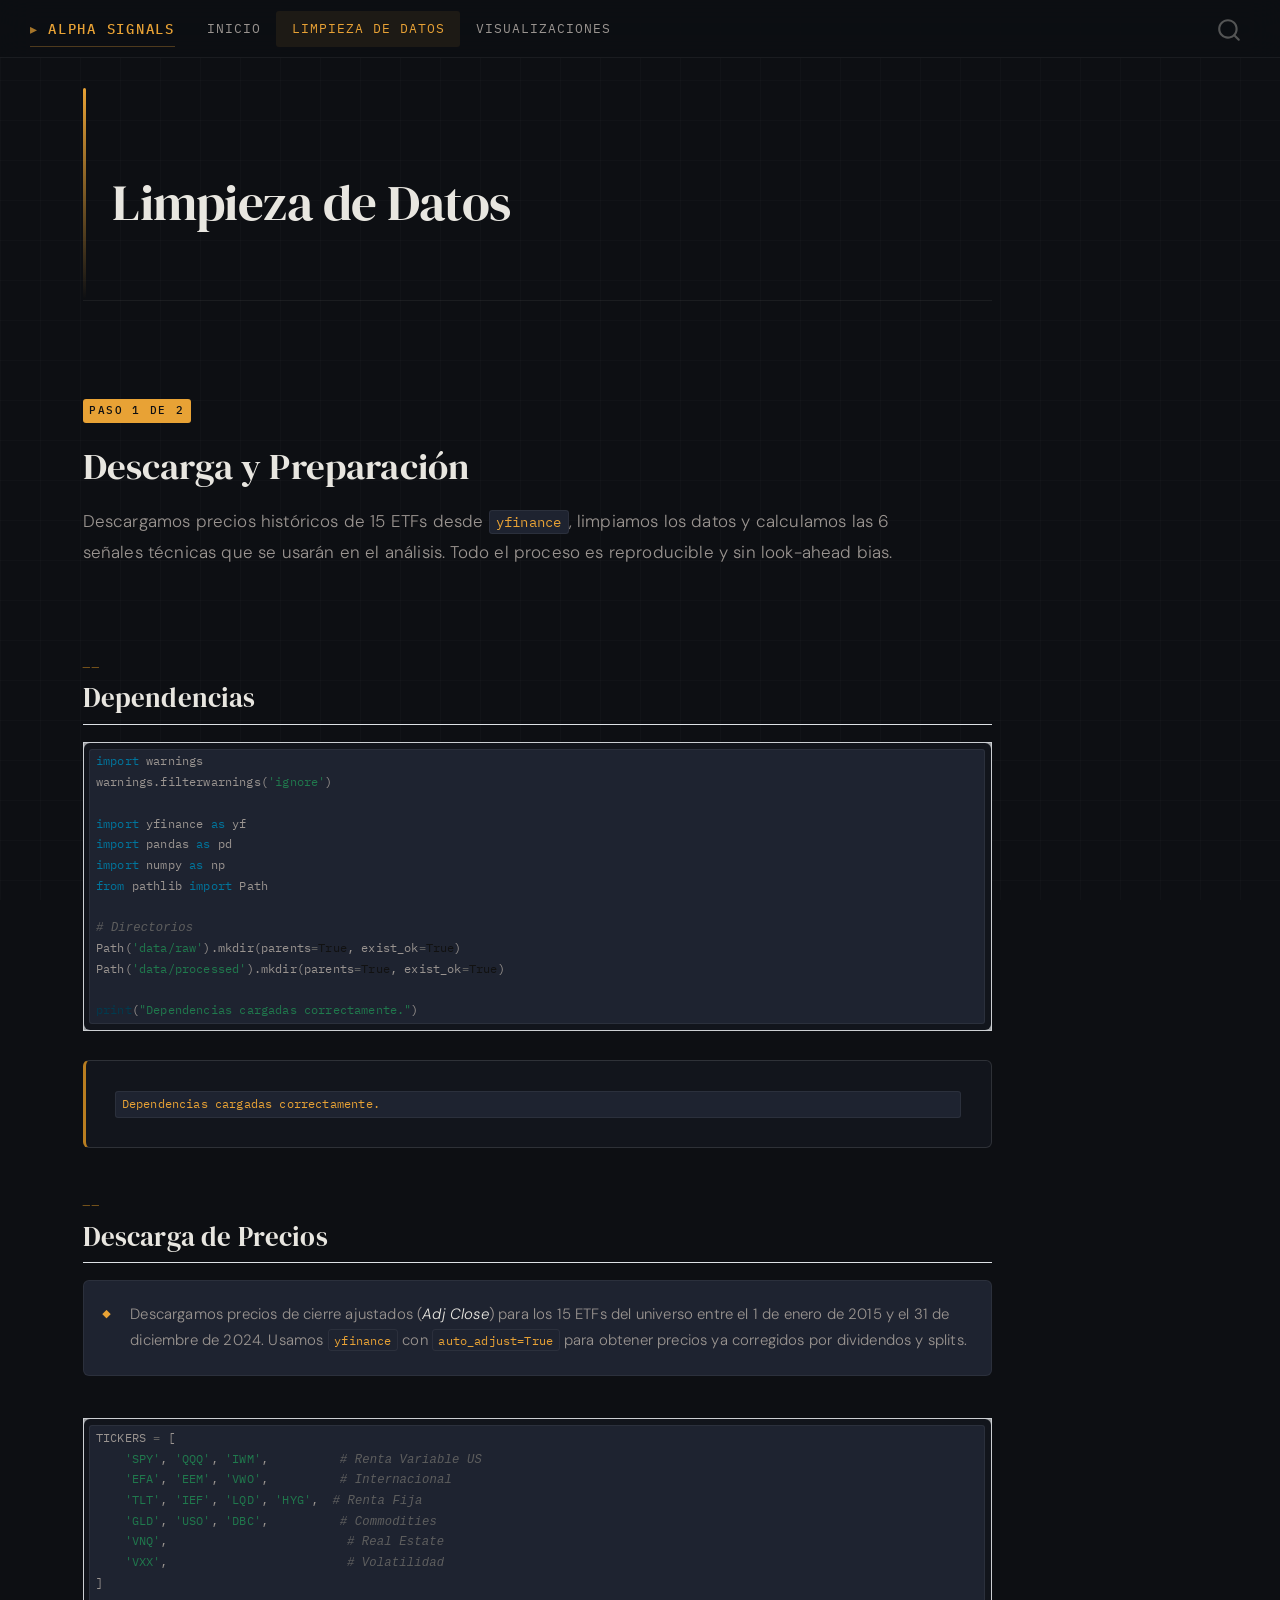
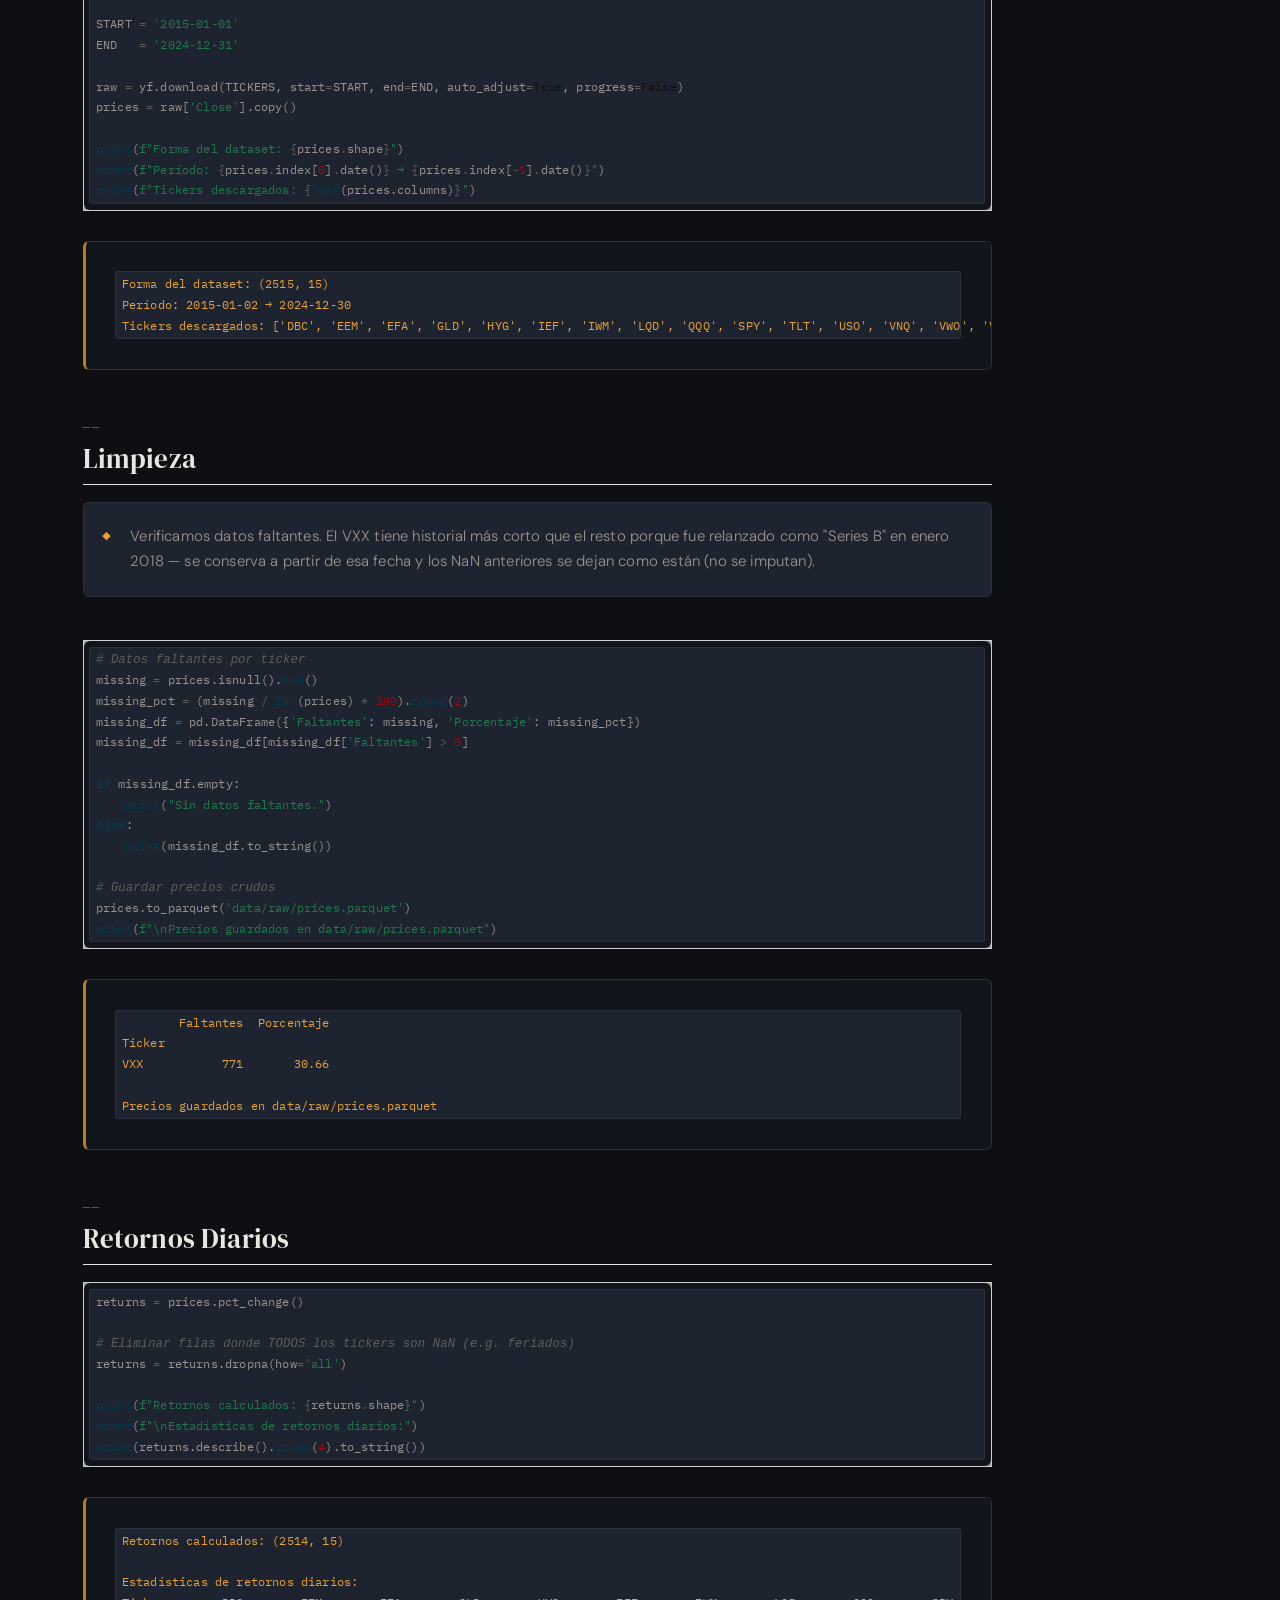
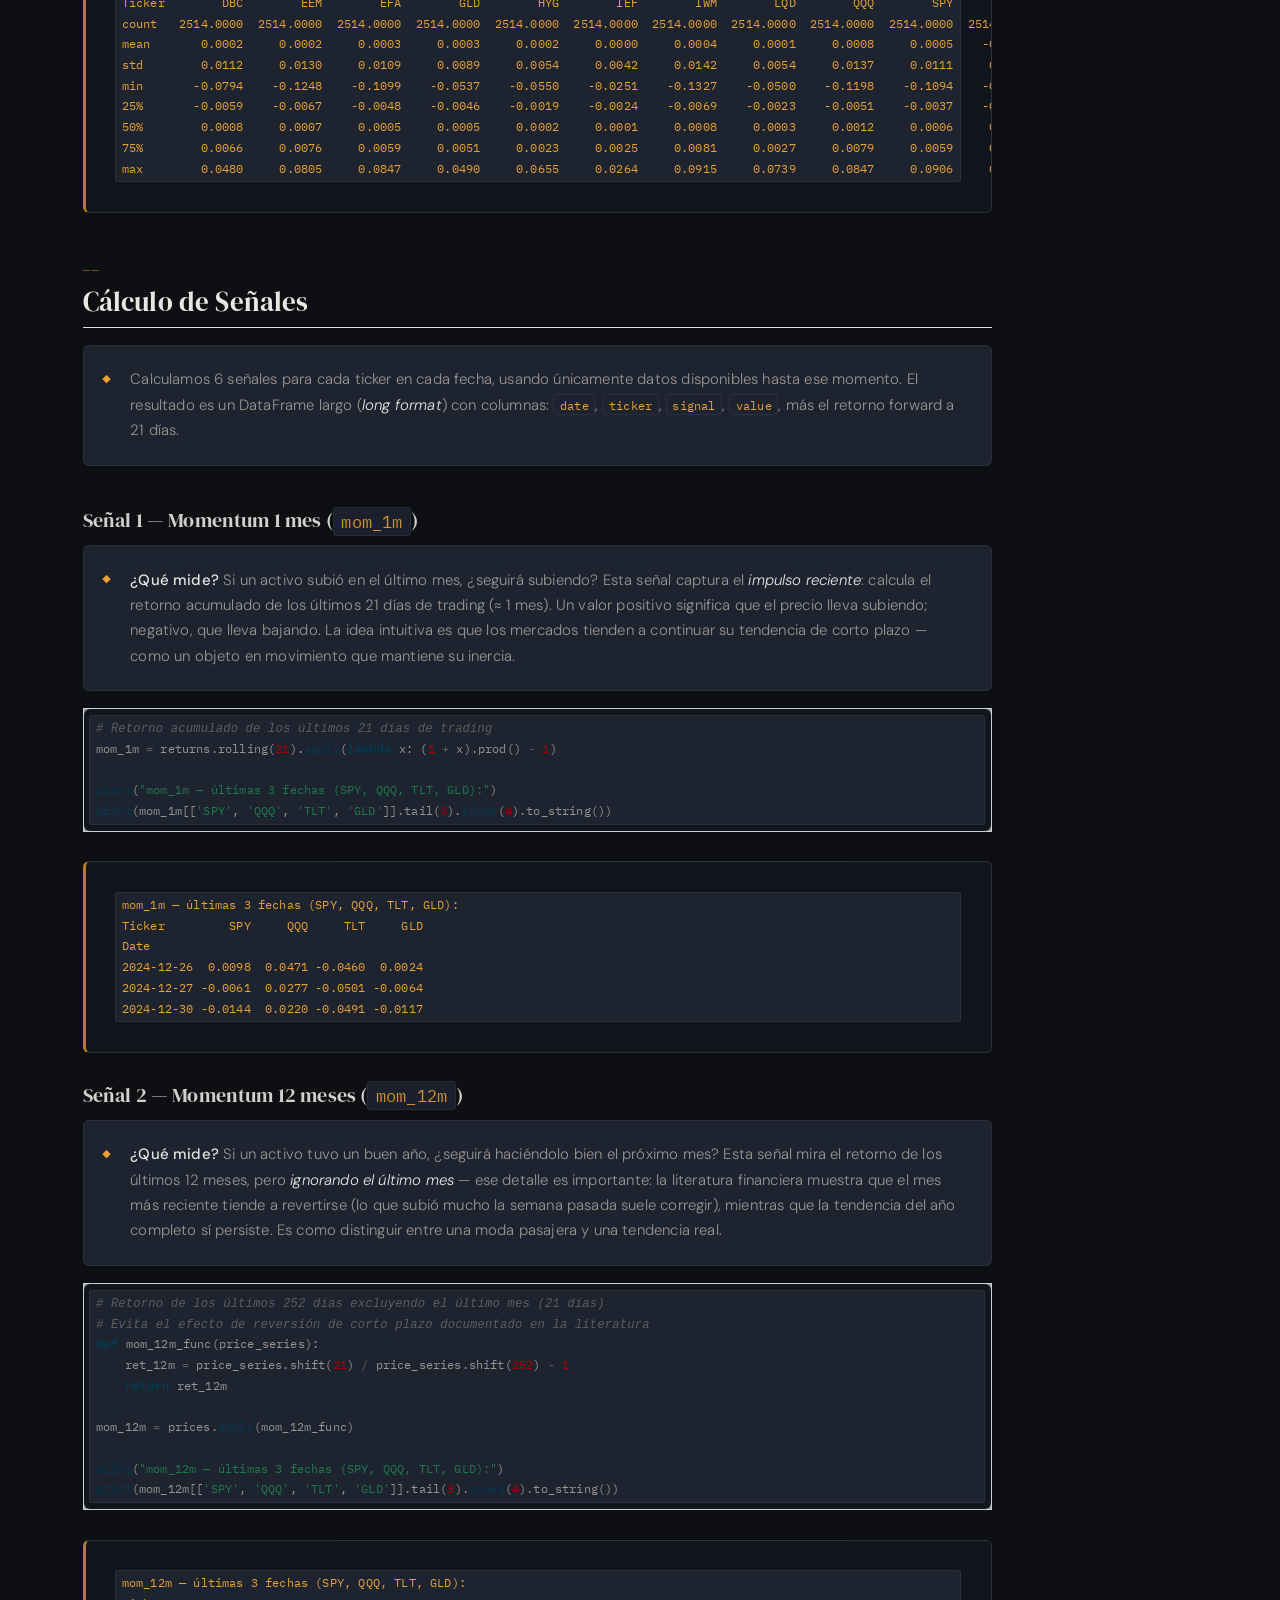
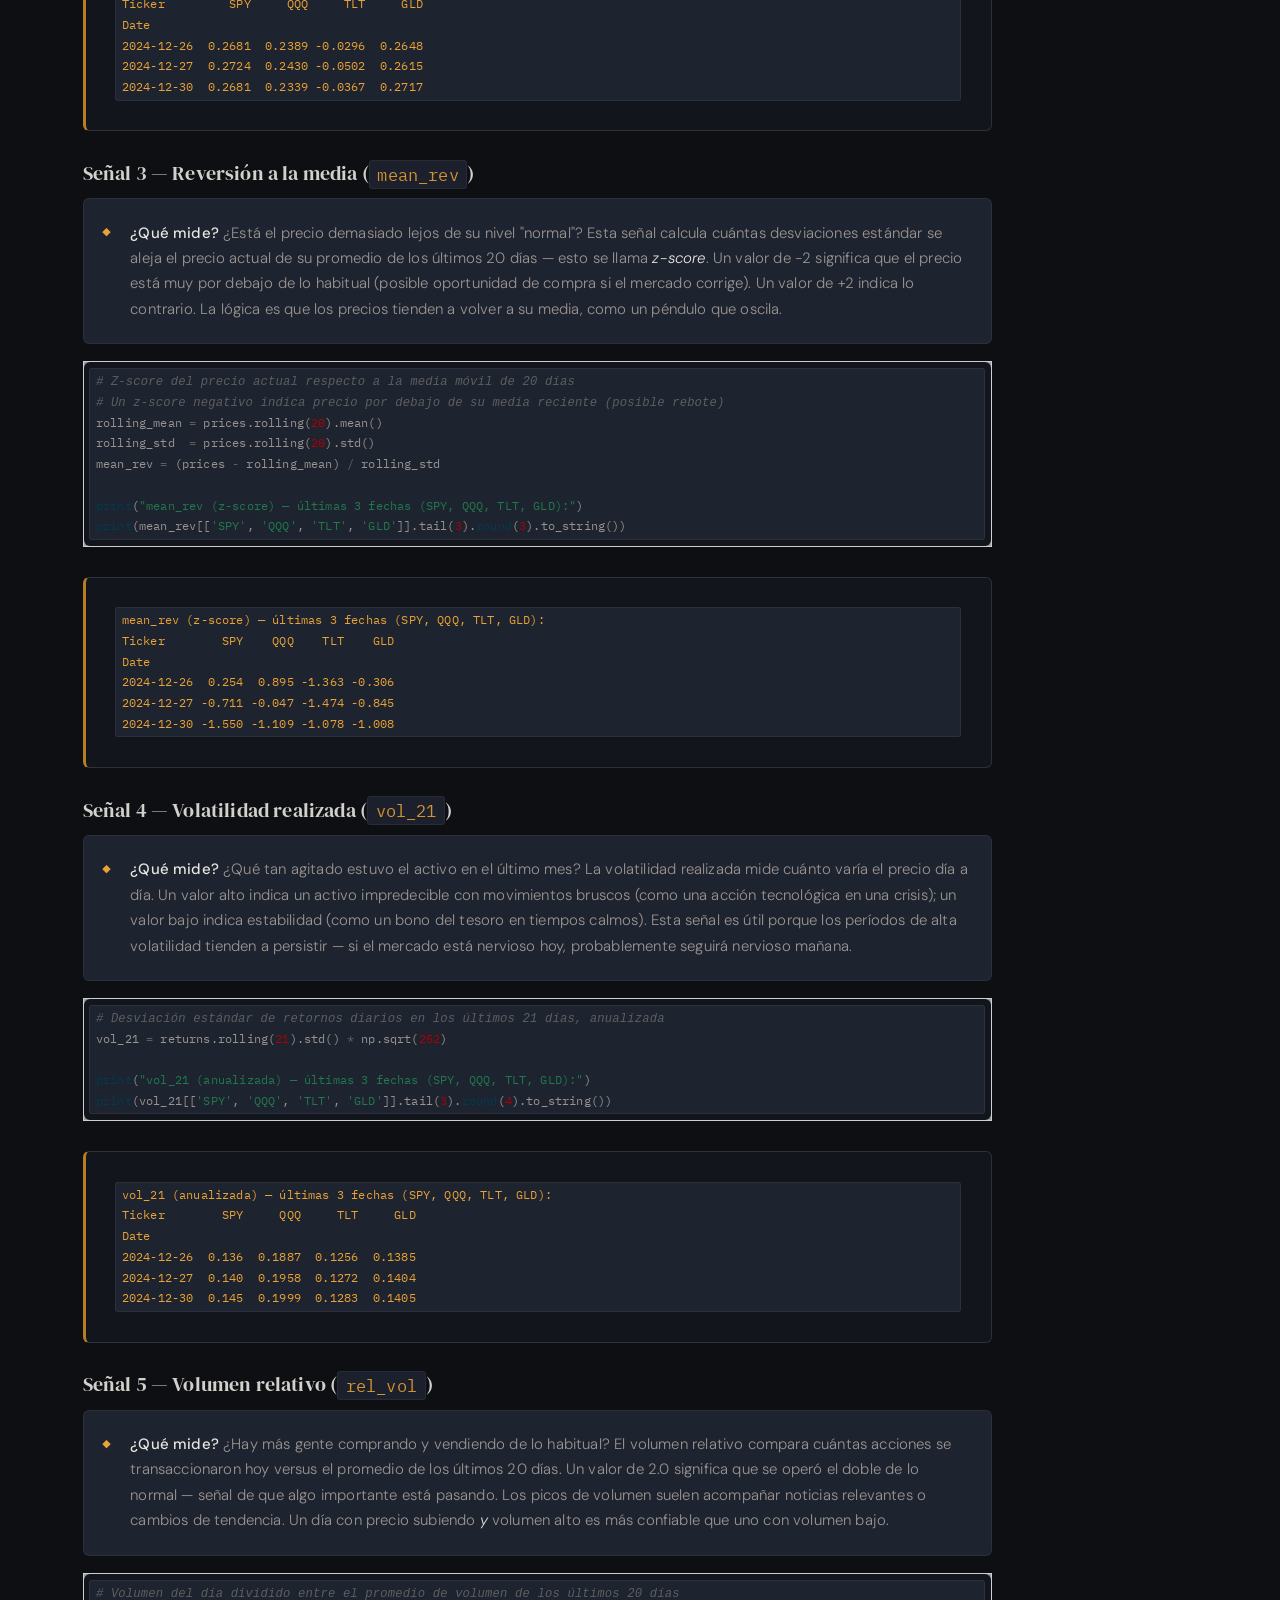
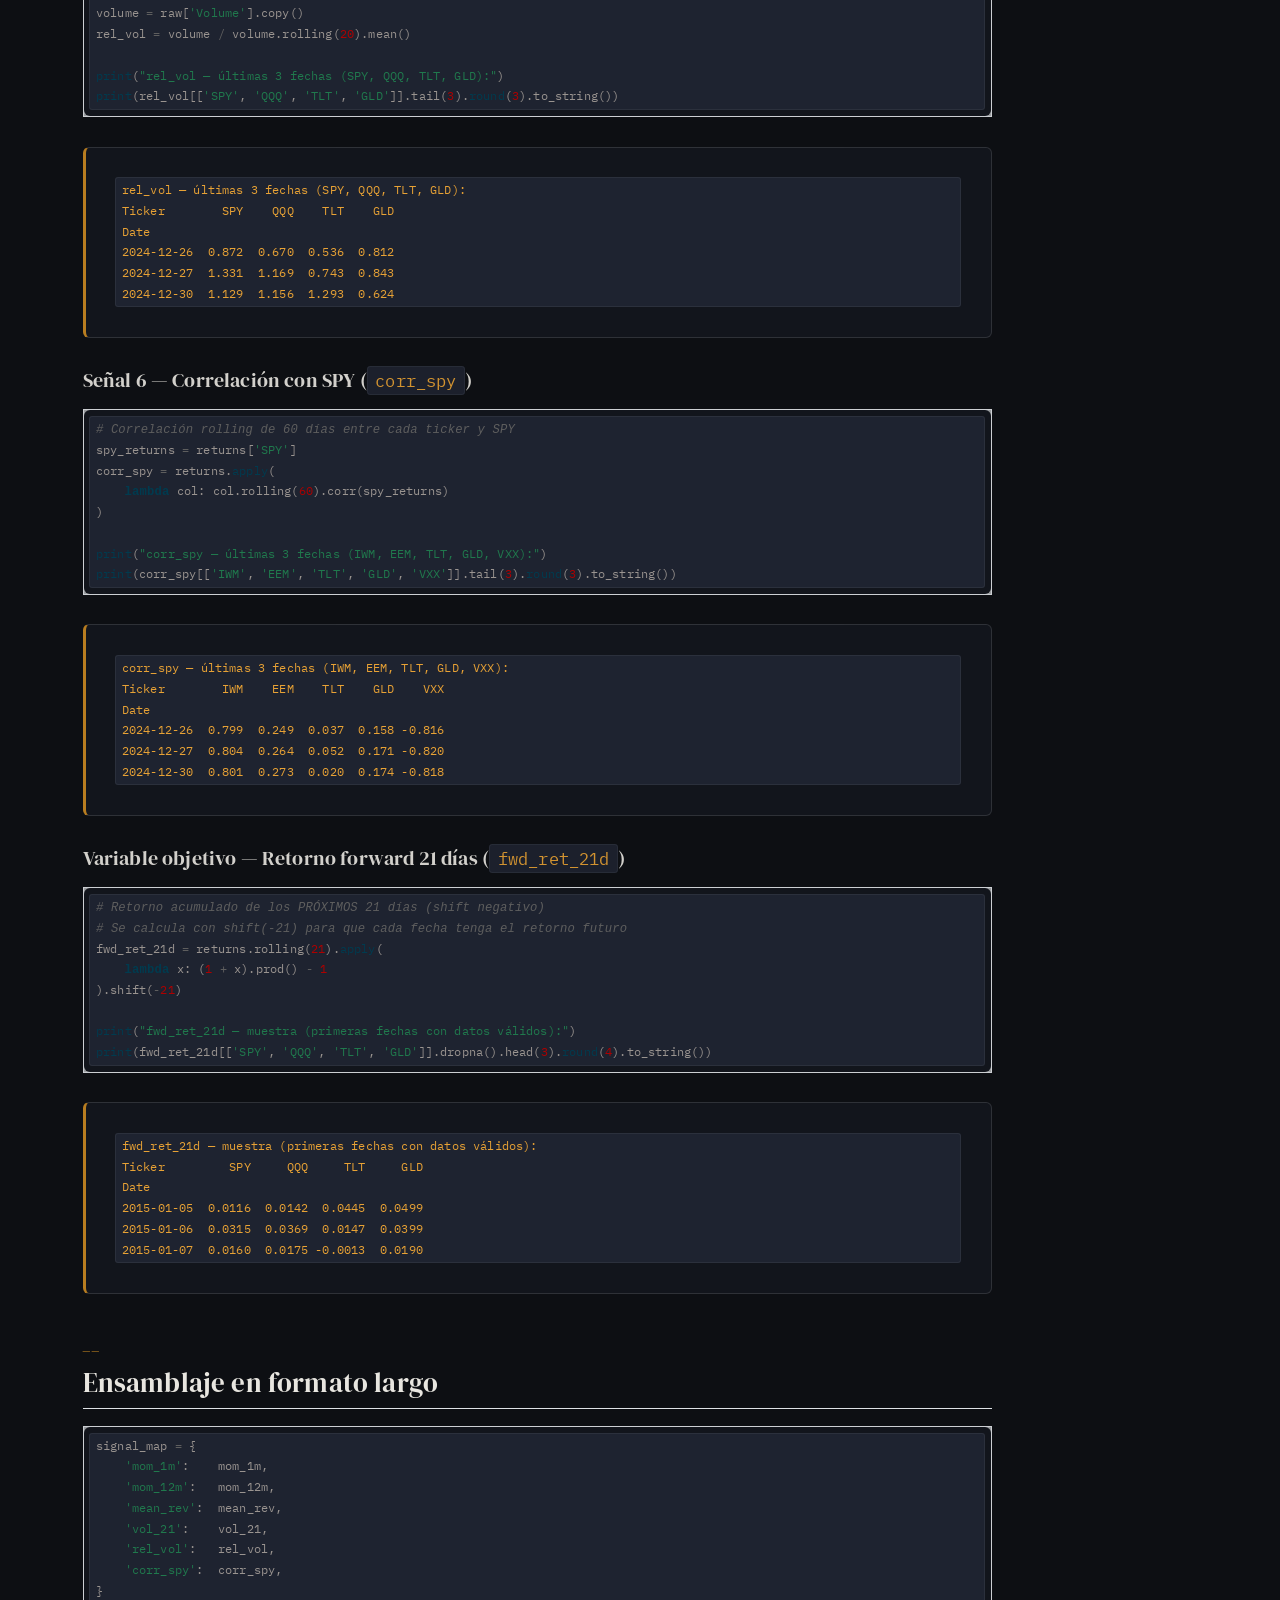
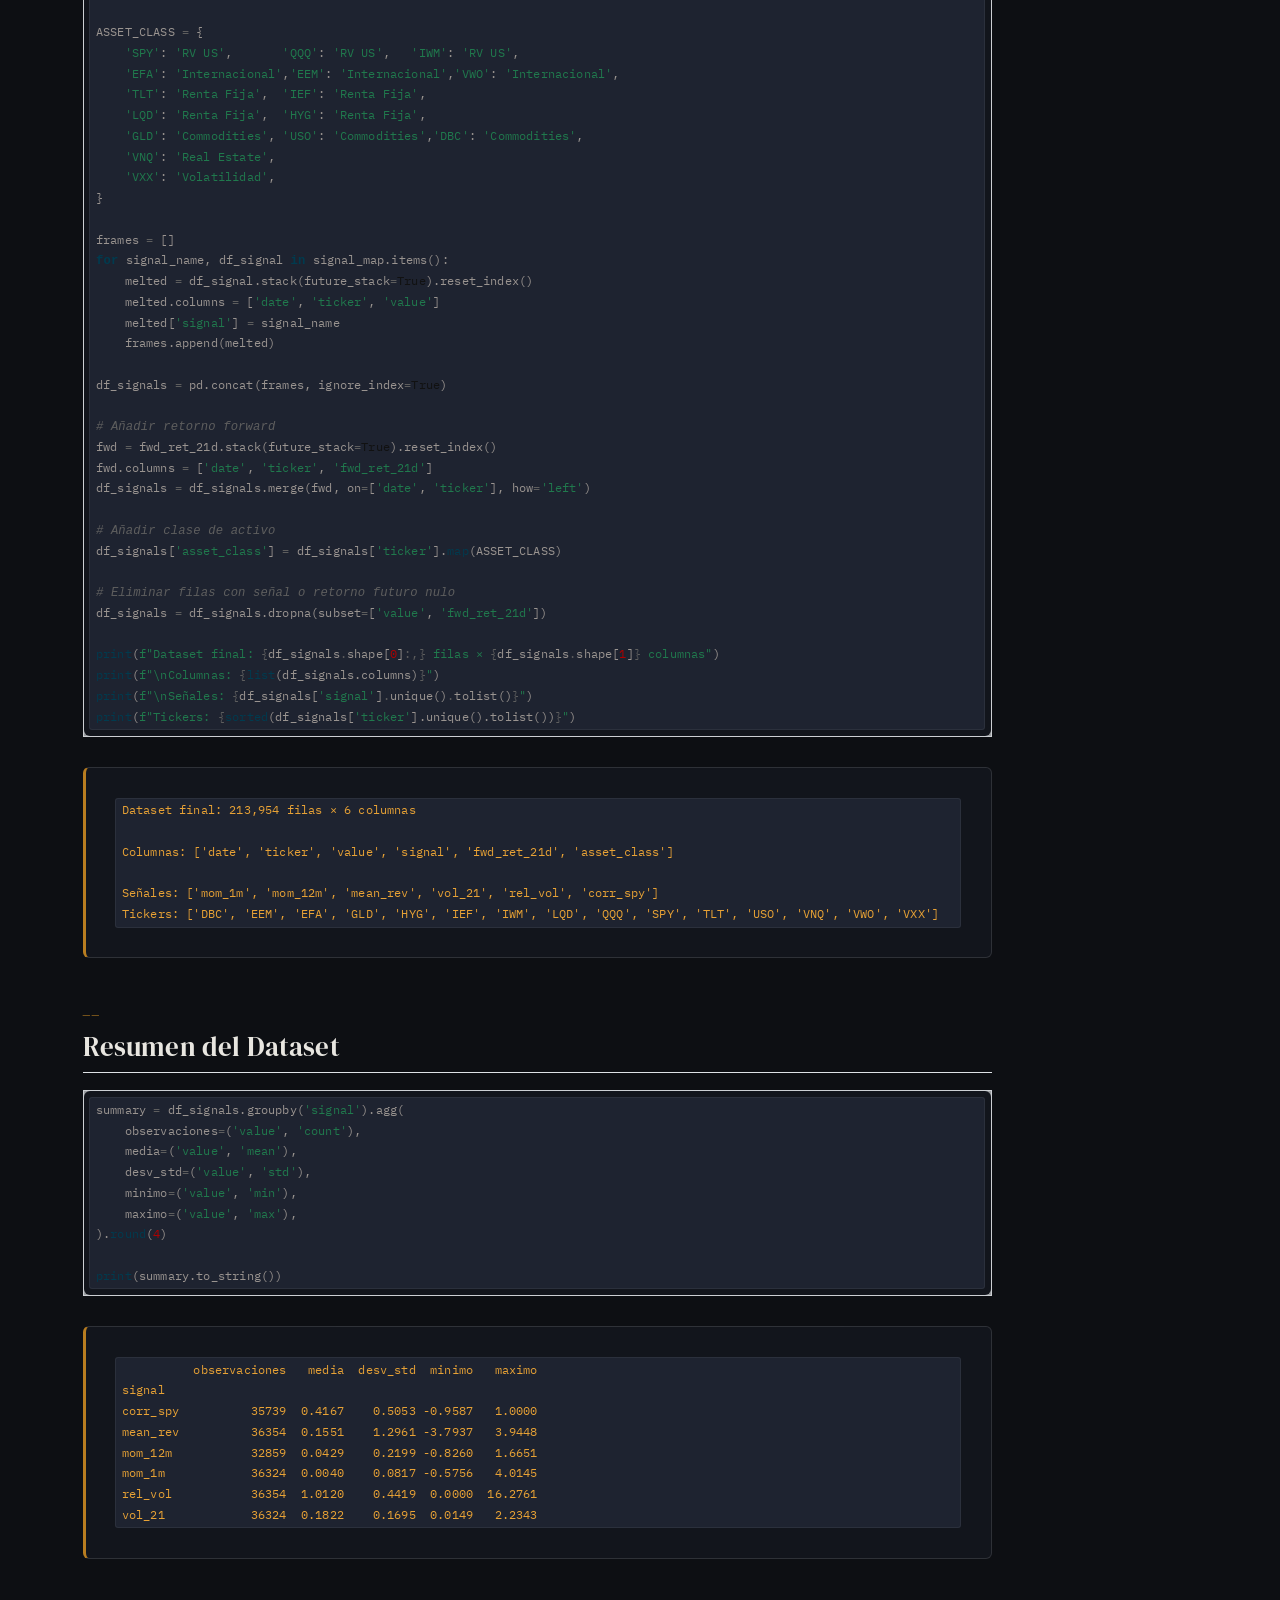
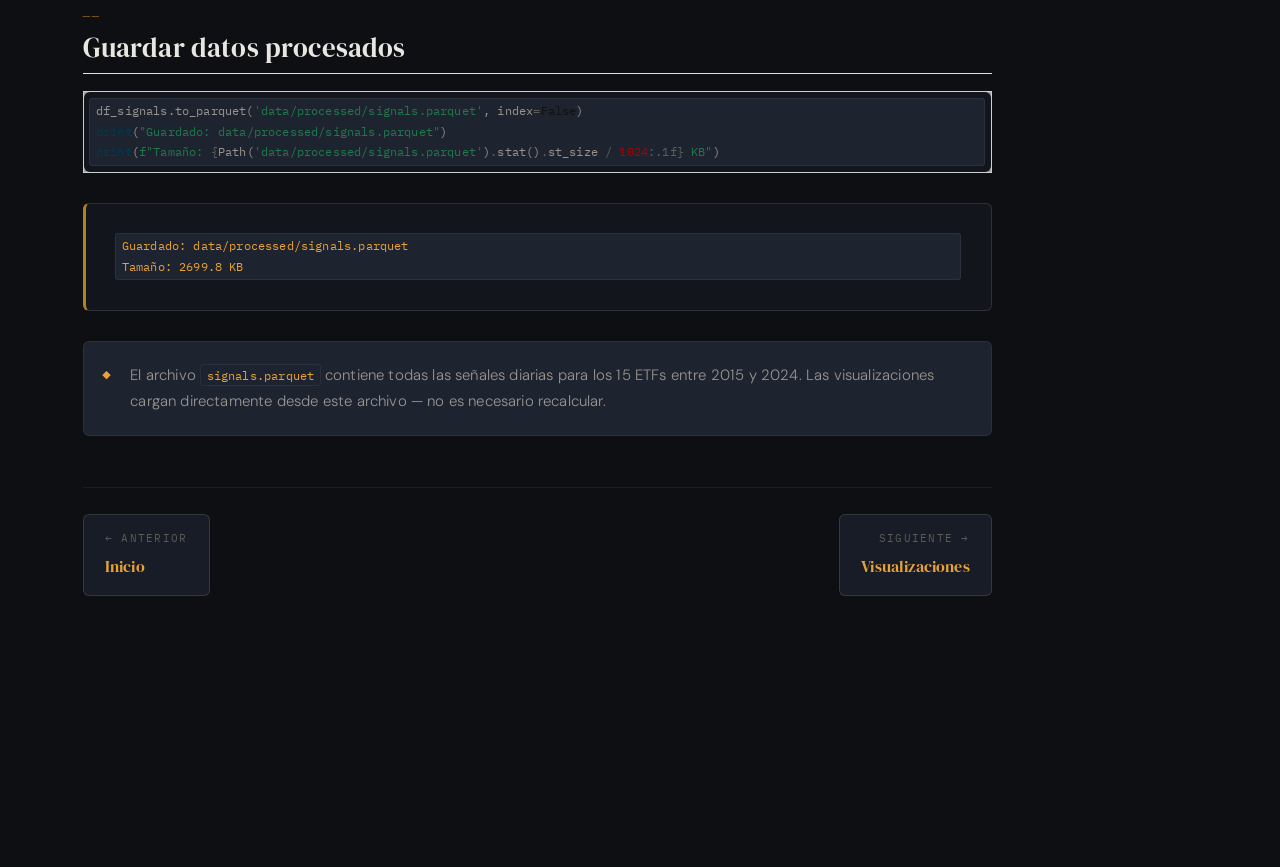
==== commit 57ea8aa5: "First commit" ====
--- a/docs/index.html
+++ b/docs/index.html
@@ -1,807 +1,8 @@
-<!DOCTYPE html>
-<html xmlns="http://www.w3.org/1999/xhtml" lang="en" xml:lang="en"><head>
-
-<meta charset="utf-8">
-<meta name="generator" content="quarto-1.9.36">
-
-<meta name="viewport" content="width=device-width, initial-scale=1.0, user-scalable=yes">
-
-
-<title>Señales de Alpha en Portafolios de ETFs – Alpha Signals</title>
-<style>
-/* Default styles provided by pandoc.
-** See https://pandoc.org/MANUAL.html#variables-for-html for config info.
-*/
-code{white-space: pre-wrap;}
-span.smallcaps{font-variant: small-caps;}
-div.columns{display: flex; gap: min(4vw, 1.5em);}
-div.column{flex: auto; overflow-x: auto;}
-div.hanging-indent{margin-left: 1.5em; text-indent: -1.5em;}
-ul.task-list{list-style: none;}
-ul.task-list li input[type="checkbox"] {
-  width: 0.8em;
-  margin: 0 0.8em 0.2em -1em; /* quarto-specific, see https://github.com/quarto-dev/quarto-cli/issues/4556 */ 
-  vertical-align: middle;
-}
-</style>
-
-
-<script src="site_libs/quarto-nav/quarto-nav.js"></script>
-<script src="site_libs/quarto-nav/headroom.min.js"></script>
-<script src="site_libs/clipboard/clipboard.min.js"></script>
-<script src="site_libs/quarto-search/autocomplete.umd.js"></script>
-<script src="site_libs/quarto-search/fuse.min.js"></script>
-<script src="site_libs/quarto-search/quarto-search.js"></script>
-<meta name="quarto:offset" content="./">
-<script src="site_libs/quarto-html/quarto.js" type="module"></script>
-<script src="site_libs/quarto-html/tabsets/tabsets.js" type="module"></script>
-<script src="site_libs/quarto-html/popper.min.js"></script>
-<script src="site_libs/quarto-html/tippy.umd.min.js"></script>
-<script src="site_libs/quarto-html/anchor.min.js"></script>
-<link href="site_libs/quarto-html/tippy.css" rel="stylesheet">
-<link href="site_libs/quarto-html/quarto-syntax-highlighting-845c23b38eaddc0f92fda52bfe77a8c8.css" rel="stylesheet" id="quarto-text-highlighting-styles">
-<script src="site_libs/bootstrap/bootstrap.min.js"></script>
-<link href="site_libs/bootstrap/bootstrap-icons.css" rel="stylesheet">
-<link href="site_libs/bootstrap/bootstrap-a0f9fd0d421825b736dc1bbcbcba2219.min.css" rel="stylesheet" append-hash="true" id="quarto-bootstrap" data-mode="light">
-<script id="quarto-search-options" type="application/json">{
-  "location": "navbar",
-  "copy-button": false,
-  "collapse-after": 3,
-  "panel-placement": "end",
-  "type": "overlay",
-  "limit": 50,
-  "keyboard-shortcut": [
-    "f",
-    "/",
-    "s"
-  ],
-  "show-item-context": false,
-  "language": {
-    "search-no-results-text": "No results",
-    "search-matching-documents-text": "matching documents",
-    "search-copy-link-title": "Copy link to search",
-    "search-hide-matches-text": "Hide additional matches",
-    "search-more-match-text": "more match in this document",
-    "search-more-matches-text": "more matches in this document",
-    "search-clear-button-title": "Clear",
-    "search-text-placeholder": "",
-    "search-detached-cancel-button-title": "Cancel",
-    "search-submit-button-title": "Submit",
-    "search-label": "Search"
-  }
-}</script>
-
-
-<link rel="stylesheet" href="theme.css">
-</head>
-
-<body class="nav-fixed fullcontent quarto-light">
-
-<div id="quarto-search-results"></div>
-  <header id="quarto-header" class="headroom fixed-top">
-    <nav class="navbar navbar-expand-lg " data-bs-theme="dark">
-      <div class="navbar-container container-fluid">
-      <div class="navbar-brand-container mx-auto">
-    <a class="navbar-brand" href="./index.html">
-    <span class="navbar-title">Alpha Signals</span>
-    </a>
-  </div>
-            <div id="quarto-search" class="" title="Search"></div>
-          <button class="navbar-toggler" type="button" data-bs-toggle="collapse" data-bs-target="#navbarCollapse" aria-controls="navbarCollapse" role="menu" aria-expanded="false" aria-label="Toggle navigation" onclick="if (window.quartoToggleHeadroom) { window.quartoToggleHeadroom(); }">
-  <span class="navbar-toggler-icon"></span>
-</button>
-          <div class="collapse navbar-collapse" id="navbarCollapse">
-            <ul class="navbar-nav navbar-nav-scroll me-auto">
-  <li class="nav-item">
-    <a class="nav-link active" href="./index.html" aria-current="page"> 
-<span class="menu-text">Inicio</span></a>
-  </li>  
-  <li class="nav-item">
-    <a class="nav-link" href="./data_cleaning.html"> 
-<span class="menu-text">Limpieza de Datos</span></a>
-  </li>  
-  <li class="nav-item">
-    <a class="nav-link" href="./visualizations.qmd"> 
-<span class="menu-text">Visualizaciones</span></a>
-  </li>  
-</ul>
-          </div> <!-- /navcollapse -->
-            <div class="quarto-navbar-tools">
-</div>
-      </div> <!-- /container-fluid -->
-    </nav>
-</header>
-<!-- content -->
-<div id="quarto-content" class="quarto-container page-columns page-rows-contents page-layout-article page-navbar">
-<!-- sidebar -->
-<!-- margin-sidebar -->
-    
-<!-- main -->
-<main class="content" id="quarto-document-content">
-
-<header id="title-block-header" class="quarto-title-block default">
-<div class="quarto-title">
-<h1 class="title">Señales de Alpha en Portafolios de ETFs</h1>
-</div>
-
-
-
-<div class="quarto-title-meta">
-
-    
-  
-    
-  </div>
-  
-
-
-</header>
-
-
-<section class="hero">
-  <div class="hero-eyebrow">
-    <span class="section-tag">Visualización de Datos · Maestría</span>
-  </div>
-  <h1 class="hero-title">Señales de Alpha<br>en Portafolios de ETFs</h1>
-  <p class="hero-subtitle">
-    ¿Pueden las señales técnicas — momentum, reversión a la media y volatilidad —
-    predecir retornos futuros en un universo diversificado de activos?
-    Este sitio analiza el poder predictivo de seis señales sobre 18 ETFs
-    entre 2015 y 2024.
-  </p>
-</section>
-<div class="stat-grid">
-  <div class="stat-card">
-    <div class="stat-label">Universo</div>
-    <div class="stat-value">18</div>
-    <div class="stat-desc">ETFs multi-activo</div>
-  </div>
-  <div class="stat-card">
-    <div class="stat-label">Período</div>
-    <div class="stat-value">10</div>
-    <div class="stat-desc">años · 2015–2024</div>
-  </div>
-  <div class="stat-card">
-    <div class="stat-label">Señales</div>
-    <div class="stat-value">6</div>
-    <div class="stat-desc">técnicas evaluadas</div>
-  </div>
-  <div class="stat-card">
-    <div class="stat-label">Métrica</div>
-    <div class="stat-value">IC</div>
-    <div class="stat-desc">Information Coefficient</div>
-  </div>
-</div>
-<section id="preguntas-analíticas" class="level2">
-<h2 class="anchored" data-anchor-id="preguntas-analíticas">Preguntas Analíticas</h2>
-<div class="question-block">
-  <div class="q-label">Pregunta 01</div>
-  <div class="q-text">¿Qué señal tiene mayor poder predictivo por clase de activo?</div>
-</div>
-
-<div class="question-block">
-  <div class="q-label">Pregunta 02</div>
-  <div class="q-text">¿Cómo varía la efectividad de las señales a lo largo del tiempo?</div>
-</div>
-
-<div class="question-block">
-  <div class="q-label">Pregunta 03</div>
-  <div class="q-text">¿Existe correlación entre señales que permita diversificación?</div>
-</div>
-
-<div class="question-block">
-  <div class="q-label">Pregunta 04</div>
-  <div class="q-text">¿Una combinación simple de señales supera a señales individuales?</div>
-</div>
-</section>
-<section id="universo-de-activos" class="level2">
-<h2 class="anchored" data-anchor-id="universo-de-activos">Universo de Activos</h2>
-<table class="etf-table caption-top table">
-<thead>
-<tr class="header">
-<th data-quarto-table-cell-role="th">Ticker</th>
-<th data-quarto-table-cell-role="th">Nombre</th>
-<th data-quarto-table-cell-role="th">Descripción</th>
-<th data-quarto-table-cell-role="th">AUM aprox.</th>
-<th data-quarto-table-cell-role="th">Clase</th>
-</tr>
-</thead>
-<tbody>
-<tr class="etf-group-header odd">
-<td colspan="5">Renta Variable EE.UU.</td>
-</tr>
-<tr class="even">
-<td class="ticker">SPY</td>
-<td>SPDR S&amp;P 500 ETF Trust</td>
-<td>Replica las 500 mayores empresas de EE.UU. por capitalización</td>
-<td class="aum">~$570 B</td>
-<td><span class="section-tag">RV US</span></td>
-</tr>
-<tr class="odd">
-<td class="ticker">QQQ</td>
-<td>Invesco QQQ Trust</td>
-<td>Las 100 mayores empresas no financieras del Nasdaq; sesgo tecnológico</td>
-<td class="aum">~$300 B</td>
-<td><span class="section-tag">RV US</span></td>
-</tr>
-<tr class="even">
-<td class="ticker">IWM</td>
-<td>iShares Russell 2000 ETF</td>
-<td>Pequeñas empresas de EE.UU.; mayor sensibilidad al ciclo económico</td>
-<td class="aum">~$70 B</td>
-<td><span class="section-tag">RV US</span></td>
-</tr>
-<tr class="etf-group-header odd">
-<td colspan="5">Renta Variable Internacional</td>
-</tr>
-<tr class="even">
-<td class="ticker">EFA</td>
-<td>iShares MSCI EAFE ETF</td>
-<td>Mercados desarrollados de Europa, Australasia y Lejano Oriente</td>
-<td class="aum">~$65 B</td>
-<td><span class="section-tag teal">Intl</span></td>
-</tr>
-<tr class="odd">
-<td class="ticker">EEM</td>
-<td>iShares MSCI Emerging Markets ETF</td>
-<td>Acciones de mercados emergentes globales; incluye China, India, Brasil</td>
-<td class="aum">~$25 B</td>
-<td><span class="section-tag teal">Intl</span></td>
-</tr>
-<tr class="even">
-<td class="ticker">VWO</td>
-<td>Vanguard FTSE Emerging Markets ETF</td>
-<td>Similar a EEM pero con mayor diversificación y menores comisiones</td>
-<td class="aum">~$80 B</td>
-<td><span class="section-tag teal">Intl</span></td>
-</tr>
-<tr class="etf-group-header odd">
-<td colspan="5">Renta Fija</td>
-</tr>
-<tr class="even">
-<td class="ticker">TLT</td>
-<td>iShares 20+ Year Treasury Bond ETF</td>
-<td>Bonos del Tesoro de EE.UU. a largo plazo; alta sensibilidad a tasas</td>
-<td class="aum">~$50 B</td>
-<td><span class="section-tag outline">RF</span></td>
-</tr>
-<tr class="odd">
-<td class="ticker">IEF</td>
-<td>iShares 7-10 Year Treasury Bond ETF</td>
-<td>Bonos del Tesoro a plazo intermedio; menor duración que TLT</td>
-<td class="aum">~$30 B</td>
-<td><span class="section-tag outline">RF</span></td>
-</tr>
-<tr class="even">
-<td class="ticker">LQD</td>
-<td>iShares iBoxx $ IG Corporate Bond ETF</td>
-<td>Bonos corporativos grado de inversión en dólares; spreads moderados</td>
-<td class="aum">~$35 B</td>
-<td><span class="section-tag outline">RF</span></td>
-</tr>
-<tr class="odd">
-<td class="ticker">HYG</td>
-<td>iShares iBoxx $ High Yield Corporate Bond ETF</td>
-<td>Bonos corporativos de alto rendimiento; más riesgo de crédito que LQD</td>
-<td class="aum">~$15 B</td>
-<td><span class="section-tag outline">RF</span></td>
-</tr>
-<tr class="etf-group-header even">
-<td colspan="5">Commodities</td>
-</tr>
-<tr class="odd">
-<td class="ticker">GLD</td>
-<td>SPDR Gold Shares</td>
-<td>Replica el precio del oro físico; refugio ante incertidumbre e inflación</td>
-<td class="aum">~$75 B</td>
-<td><span class="section-tag">Comm</span></td>
-</tr>
-<tr class="even">
-<td class="ticker">USO</td>
-<td>United States Oil Fund</td>
-<td>Futuros de petróleo crudo WTI; alta volatilidad y roll yield negativo</td>
-<td class="aum">~$1.5 B</td>
-<td><span class="section-tag">Comm</span></td>
-</tr>
-<tr class="odd">
-<td class="ticker">DBC</td>
-<td>Invesco DB Commodity Index Tracking Fund</td>
-<td>Índice diversificado de commodities: energía, metales y agricultura</td>
-<td class="aum">~$2 B</td>
-<td><span class="section-tag">Comm</span></td>
-</tr>
-<tr class="etf-group-header even">
-<td colspan="5">Real Estate &amp; Volatilidad</td>
-</tr>
-<tr class="odd">
-<td class="ticker">VNQ</td>
-<td>Vanguard Real Estate ETF</td>
-<td>REITs diversificados de EE.UU.; exposición a bienes raíces cotizados</td>
-<td class="aum">~$35 B</td>
-<td><span class="section-tag teal">REIT</span></td>
-</tr>
-<tr class="even">
-<td class="ticker">VXX</td>
-<td>iPath Series B S&amp;P 500 VIX Short-Term Futures ETN</td>
-<td>Futuros de corto plazo del VIX; sube con el miedo, decae en tendencia</td>
-<td class="aum">~$0.5 B</td>
-<td><span class="section-tag outline">Vol</span></td>
-</tr>
-</tbody>
-</table>
-</section>
-<section id="señales-evaluadas" class="level2">
-<h2 class="anchored" data-anchor-id="señales-evaluadas">Señales Evaluadas</h2>
-<div class="stat-grid">
-  <div class="stat-card">
-    <div class="stat-label" style="color:#e8a235">mom_1m</div>
-    <div class="stat-desc">Retorno pasado 21 días · Momentum de corto plazo</div>
-  </div>
-  <div class="stat-card">
-    <div class="stat-label" style="color:#f5c96a">mom_12m</div>
-    <div class="stat-desc">Retorno pasado 252 días · Momentum de largo plazo</div>
-  </div>
-  <div class="stat-card">
-    <div class="stat-label" style="color:#3ecfb2">mean_rev</div>
-    <div class="stat-desc">Z-score vs media móvil 20d · Reversión a la media</div>
-  </div>
-  <div class="stat-card">
-    <div class="stat-label" style="color:#e05c5c">vol_21</div>
-    <div class="stat-desc">Volatilidad realizada 21 días</div>
-  </div>
-  <div class="stat-card">
-    <div class="stat-label" style="color:#9a9490">rel_vol</div>
-    <div class="stat-desc">Volumen relativo vs promedio 20d</div>
-  </div>
-  <div class="stat-card">
-    <div class="stat-label" style="color:#9a7fc7">corr_spy</div>
-    <div class="stat-desc">Correlación rolling 60d con SPY</div>
-  </div>
-</div>
-</section>
-<section id="metodología" class="level2">
-<h2 class="anchored" data-anchor-id="metodología">Metodología</h2>
-<div class="insight-box">
-  <p>
-    El <strong>Information Coefficient (IC)</strong> mide la correlación de Spearman entre
-    el valor de cada señal y el retorno forward a 21 días. Un IC positivo indica que la
-    señal predice correctamente la dirección del retorno. Los valores típicamente oscilan
-    entre –0.10 y +0.10; cualquier IC sostenido por encima de 0.05 se considera
-    económicamente significativo.
-  </p>
-  <p>
-    Los datos provienen de <code>yfinance</code> (precios de cierre ajustados, 2015–2024).
-    Las señales se calculan sin look-ahead bias: cada valor usa únicamente información
-    disponible en esa fecha.
-  </p>
-</div>
-</section>
-<section id="explorar-el-análisis" class="level2">
-<h2 class="anchored" data-anchor-id="explorar-el-análisis">Explorar el Análisis</h2>
-<div class="stat-grid">
-  <div class="stat-card">
-    <div class="stat-label">Paso 1</div>
-    <div class="stat-value" style="font-size:1.1rem">
-      <a href="./data_cleaning.html" style="color:#e8a235;text-decoration:none">Limpieza de Datos →</a>
-    </div>
-    <div class="stat-desc">Descarga, limpieza y cálculo de señales</div>
-  </div>
-  <div class="stat-card">
-    <div class="stat-label">Paso 2</div>
-    <div class="stat-value" style="font-size:1.1rem">
-      <a href="visualizations.qmd" style="color:#3ecfb2;text-decoration:none">Visualizaciones →</a>
-    </div>
-    <div class="stat-desc">Las 4 preguntas analíticas respondidas con gráficos interactivos</div>
-  </div>
-</div>
-
-
-</section>
-
-</main> <!-- /main -->
-<script id="quarto-html-after-body" type="application/javascript">
-  window.document.addEventListener("DOMContentLoaded", function (event) {
-    const icon = "";
-    const anchorJS = new window.AnchorJS();
-    anchorJS.options = {
-      placement: 'right',
-      icon: icon
-    };
-    anchorJS.add('.anchored');
-    const isCodeAnnotation = (el) => {
-      for (const clz of el.classList) {
-        if (clz.startsWith('code-annotation-')) {                     
-          return true;
-        }
-      }
-      return false;
-    }
-    const onCopySuccess = function(e) {
-      // button target
-      const button = e.trigger;
-      // don't keep focus
-      button.blur();
-      // flash "checked"
-      button.classList.add('code-copy-button-checked');
-      var currentTitle = button.getAttribute("title");
-      button.setAttribute("title", "Copied!");
-      let tooltip;
-      if (window.bootstrap) {
-        button.setAttribute("data-bs-toggle", "tooltip");
-        button.setAttribute("data-bs-placement", "left");
-        button.setAttribute("data-bs-title", "Copied!");
-        tooltip = new bootstrap.Tooltip(button, 
-          { trigger: "manual", 
-            customClass: "code-copy-button-tooltip",
-            offset: [0, -8]});
-        tooltip.show();    
-      }
-      setTimeout(function() {
-        if (tooltip) {
-          tooltip.hide();
-          button.removeAttribute("data-bs-title");
-          button.removeAttribute("data-bs-toggle");
-          button.removeAttribute("data-bs-placement");
-        }
-        button.setAttribute("title", currentTitle);
-        button.classList.remove('code-copy-button-checked');
-      }, 1000);
-      // clear code selection
-      e.clearSelection();
-    }
-    const getTextToCopy = function(trigger) {
-      const outerScaffold = trigger.parentElement.cloneNode(true);
-      const codeEl = outerScaffold.querySelector('code');
-      for (const childEl of codeEl.children) {
-        if (isCodeAnnotation(childEl)) {
-          childEl.remove();
-        }
-      }
-      return codeEl.innerText;
-    }
-    const clipboard = new window.ClipboardJS('.code-copy-button:not([data-in-quarto-modal])', {
-      text: getTextToCopy
-    });
-    clipboard.on('success', onCopySuccess);
-    if (window.document.getElementById('quarto-embedded-source-code-modal')) {
-      const clipboardModal = new window.ClipboardJS('.code-copy-button[data-in-quarto-modal]', {
-        text: getTextToCopy,
-        container: window.document.getElementById('quarto-embedded-source-code-modal')
-      });
-      clipboardModal.on('success', onCopySuccess);
-    }
-      var localhostRegex = new RegExp(/^(?:http|https):\/\/localhost\:?[0-9]*\//);
-      var mailtoRegex = new RegExp(/^mailto:/);
-        var filterRegex = new RegExp('/' + window.location.host + '/');
-      var isInternal = (href) => {
-          return filterRegex.test(href) || localhostRegex.test(href) || mailtoRegex.test(href);
-      }
-      // Inspect non-navigation links and adorn them if external
-     var links = window.document.querySelectorAll('a[href]:not(.nav-link):not(.navbar-brand):not(.toc-action):not(.sidebar-link):not(.sidebar-item-toggle):not(.pagination-link):not(.no-external):not([aria-hidden]):not(.dropdown-item):not(.quarto-navigation-tool):not(.about-link)');
-      for (var i=0; i<links.length; i++) {
-        const link = links[i];
-        if (!isInternal(link.href)) {
-          // undo the damage that might have been done by quarto-nav.js in the case of
-          // links that we want to consider external
-          if (link.dataset.originalHref !== undefined) {
-            link.href = link.dataset.originalHref;
-          }
-        }
-      }
-    function tippyHover(el, contentFn, onTriggerFn, onUntriggerFn) {
-      const config = {
-        allowHTML: true,
-        maxWidth: 500,
-        delay: 100,
-        arrow: false,
-        appendTo: function(el) {
-            return el.parentElement;
-        },
-        interactive: true,
-        interactiveBorder: 10,
-        theme: 'quarto',
-        placement: 'bottom-start',
-      };
-      if (contentFn) {
-        config.content = contentFn;
-      }
-      if (onTriggerFn) {
-        config.onTrigger = onTriggerFn;
-      }
-      if (onUntriggerFn) {
-        config.onUntrigger = onUntriggerFn;
-      }
-      window.tippy(el, config); 
-    }
-    const noterefs = window.document.querySelectorAll('a[role="doc-noteref"]');
-    for (var i=0; i<noterefs.length; i++) {
-      const ref = noterefs[i];
-      tippyHover(ref, function() {
-        // use id or data attribute instead here
-        let href = ref.getAttribute('data-footnote-href') || ref.getAttribute('href');
-        try { href = new URL(href).hash; } catch {}
-        const id = href.replace(/^#\/?/, "");
-        const note = window.document.getElementById(id);
-        if (note) {
-          return note.innerHTML;
-        } else {
-          return "";
-        }
-      });
-    }
-    const xrefs = window.document.querySelectorAll('a.quarto-xref');
-    const processXRef = (id, note) => {
-      // Strip column container classes
-      const stripColumnClz = (el) => {
-        el.classList.remove("page-full", "page-columns");
-        if (el.children) {
-          for (const child of el.children) {
-            stripColumnClz(child);
-          }
-        }
-      }
-      stripColumnClz(note)
-      if (id === null || id.startsWith('sec-')) {
-        // Special case sections, only their first couple elements
-        const container = document.createElement("div");
-        if (note.children && note.children.length > 2) {
-          container.appendChild(note.children[0].cloneNode(true));
-          for (let i = 1; i < note.children.length; i++) {
-            const child = note.children[i];
-            if (child.tagName === "P" && child.innerText === "") {
-              continue;
-            } else {
-              container.appendChild(child.cloneNode(true));
-              break;
-            }
-          }
-          if (window.Quarto?.typesetMath) {
-            window.Quarto.typesetMath(container);
-          }
-          return container.innerHTML
-        } else {
-          if (window.Quarto?.typesetMath) {
-            window.Quarto.typesetMath(note);
-          }
-          return note.innerHTML;
-        }
-      } else {
-        // Remove any anchor links if they are present
-        const anchorLink = note.querySelector('a.anchorjs-link');
-        if (anchorLink) {
-          anchorLink.remove();
-        }
-        if (window.Quarto?.typesetMath) {
-          window.Quarto.typesetMath(note);
-        }
-        if (note.classList.contains("callout")) {
-          return note.outerHTML;
-        } else {
-          return note.innerHTML;
-        }
-      }
-    }
-    for (var i=0; i<xrefs.length; i++) {
-      const xref = xrefs[i];
-      tippyHover(xref, undefined, function(instance) {
-        instance.disable();
-        let url = xref.getAttribute('href');
-        let hash = undefined; 
-        if (url.startsWith('#')) {
-          hash = url;
-        } else {
-          try { hash = new URL(url).hash; } catch {}
-        }
-        if (hash) {
-          const id = hash.replace(/^#\/?/, "");
-          const note = window.document.getElementById(id);
-          if (note !== null) {
-            try {
-              const html = processXRef(id, note.cloneNode(true));
-              instance.setContent(html);
-            } finally {
-              instance.enable();
-              instance.show();
-            }
-          } else {
-            // See if we can fetch this
-            fetch(url.split('#')[0])
-            .then(res => res.text())
-            .then(html => {
-              const parser = new DOMParser();
-              const htmlDoc = parser.parseFromString(html, "text/html");
-              const note = htmlDoc.getElementById(id);
-              if (note !== null) {
-                const html = processXRef(id, note);
-                instance.setContent(html);
-              } 
-            }).finally(() => {
-              instance.enable();
-              instance.show();
-            });
-          }
-        } else {
-          // See if we can fetch a full url (with no hash to target)
-          // This is a special case and we should probably do some content thinning / targeting
-          fetch(url)
-          .then(res => res.text())
-          .then(html => {
-            const parser = new DOMParser();
-            const htmlDoc = parser.parseFromString(html, "text/html");
-            const note = htmlDoc.querySelector('main.content');
-            if (note !== null) {
-              // This should only happen for chapter cross references
-              // (since there is no id in the URL)
-              // remove the first header
-              if (note.children.length > 0 && note.children[0].tagName === "HEADER") {
-                note.children[0].remove();
-              }
-              const html = processXRef(null, note);
-              instance.setContent(html);
-            } 
-          }).finally(() => {
-            instance.enable();
-            instance.show();
-          });
-        }
-      }, function(instance) {
-      });
-    }
-        let selectedAnnoteEl;
-        const selectorForAnnotation = ( cell, annotation) => {
-          let cellAttr = 'data-code-cell="' + cell + '"';
-          let lineAttr = 'data-code-annotation="' +  annotation + '"';
-          const selector = 'span[' + cellAttr + '][' + lineAttr + ']';
-          return selector;
-        }
-        const selectCodeLines = (annoteEl) => {
-          const doc = window.document;
-          const targetCell = annoteEl.getAttribute("data-target-cell");
-          const targetAnnotation = annoteEl.getAttribute("data-target-annotation");
-          const annoteSpan = window.document.querySelector(selectorForAnnotation(targetCell, targetAnnotation));
-          const lines = annoteSpan.getAttribute("data-code-lines").split(",");
-          const lineIds = lines.map((line) => {
-            return targetCell + "-" + line;
-          })
-          let top = null;
-          let height = null;
-          let parent = null;
-          if (lineIds.length > 0) {
-              //compute the position of the single el (top and bottom and make a div)
-              const el = window.document.getElementById(lineIds[0]);
-              top = el.offsetTop;
-              height = el.offsetHeight;
-              parent = el.parentElement.parentElement;
-            if (lineIds.length > 1) {
-              const lastEl = window.document.getElementById(lineIds[lineIds.length - 1]);
-              const bottom = lastEl.offsetTop + lastEl.offsetHeight;
-              height = bottom - top;
-            }
-            if (top !== null && height !== null && parent !== null) {
-              // cook up a div (if necessary) and position it 
-              let div = window.document.getElementById("code-annotation-line-highlight");
-              if (div === null) {
-                div = window.document.createElement("div");
-                div.setAttribute("id", "code-annotation-line-highlight");
-                div.style.position = 'absolute';
-                parent.appendChild(div);
-              }
-              div.style.top = top - 2 + "px";
-              div.style.height = height + 4 + "px";
-              div.style.left = 0;
-              let gutterDiv = window.document.getElementById("code-annotation-line-highlight-gutter");
-              if (gutterDiv === null) {
-                gutterDiv = window.document.createElement("div");
-                gutterDiv.setAttribute("id", "code-annotation-line-highlight-gutter");
-                gutterDiv.style.position = 'absolute';
-                const codeCell = window.document.getElementById(targetCell);
-                const gutter = codeCell.querySelector('.code-annotation-gutter');
-                gutter.appendChild(gutterDiv);
-              }
-              gutterDiv.style.top = top - 2 + "px";
-              gutterDiv.style.height = height + 4 + "px";
-            }
-            selectedAnnoteEl = annoteEl;
-          }
-        };
-        const unselectCodeLines = () => {
-          const elementsIds = ["code-annotation-line-highlight", "code-annotation-line-highlight-gutter"];
-          elementsIds.forEach((elId) => {
-            const div = window.document.getElementById(elId);
-            if (div) {
-              div.remove();
-            }
-          });
-          selectedAnnoteEl = undefined;
-        };
-          // Handle positioning of the toggle
-      window.addEventListener(
-        "resize",
-        throttle(() => {
-          elRect = undefined;
-          if (selectedAnnoteEl) {
-            selectCodeLines(selectedAnnoteEl);
-          }
-        }, 10)
-      );
-      function throttle(fn, ms) {
-      let throttle = false;
-      let timer;
-        return (...args) => {
-          if(!throttle) { // first call gets through
-              fn.apply(this, args);
-              throttle = true;
-          } else { // all the others get throttled
-              if(timer) clearTimeout(timer); // cancel #2
-              timer = setTimeout(() => {
-                fn.apply(this, args);
-                timer = throttle = false;
-              }, ms);
-          }
-        };
-      }
-        // Attach click handler to the DT
-        const annoteDls = window.document.querySelectorAll('dt[data-target-cell]');
-        for (const annoteDlNode of annoteDls) {
-          annoteDlNode.addEventListener('click', (event) => {
-            const clickedEl = event.target;
-            if (clickedEl !== selectedAnnoteEl) {
-              unselectCodeLines();
-              const activeEl = window.document.querySelector('dt[data-target-cell].code-annotation-active');
-              if (activeEl) {
-                activeEl.classList.remove('code-annotation-active');
-              }
-              selectCodeLines(clickedEl);
-              clickedEl.classList.add('code-annotation-active');
-            } else {
-              // Unselect the line
-              unselectCodeLines();
-              clickedEl.classList.remove('code-annotation-active');
-            }
-          });
-        }
-    const findCites = (el) => {
-      const parentEl = el.parentElement;
-      if (parentEl) {
-        const cites = parentEl.dataset.cites;
-        if (cites) {
-          return {
-            el,
-            cites: cites.split(' ')
-          };
-        } else {
-          return findCites(el.parentElement)
-        }
-      } else {
-        return undefined;
-      }
-    };
-    var bibliorefs = window.document.querySelectorAll('a[role="doc-biblioref"]');
-    for (var i=0; i<bibliorefs.length; i++) {
-      const ref = bibliorefs[i];
-      const citeInfo = findCites(ref);
-      if (citeInfo) {
-        tippyHover(citeInfo.el, function() {
-          var popup = window.document.createElement('div');
-          citeInfo.cites.forEach(function(cite) {
-            var citeDiv = window.document.createElement('div');
-            citeDiv.classList.add('hanging-indent');
-            citeDiv.classList.add('csl-entry');
-            var biblioDiv = window.document.getElementById('ref-' + cite);
-            if (biblioDiv) {
-              citeDiv.innerHTML = biblioDiv.innerHTML;
-            }
-            popup.appendChild(citeDiv);
-          });
-          return popup.innerHTML;
-        });
-      }
-    }
-  });
-  </script>
-</div> <!-- /content -->
-
-
-
-
-</body></html>+<html xmlns="http://www.w3.org/1999/xhtml">    
+  <head>      
+    <title>Redirect to data_cleaning.html</title>      
+    <meta http-equiv="refresh" content="0;URL='data_cleaning.html'" />    
+  </head>    
+  <body> 
+  </body>  
+</html>     
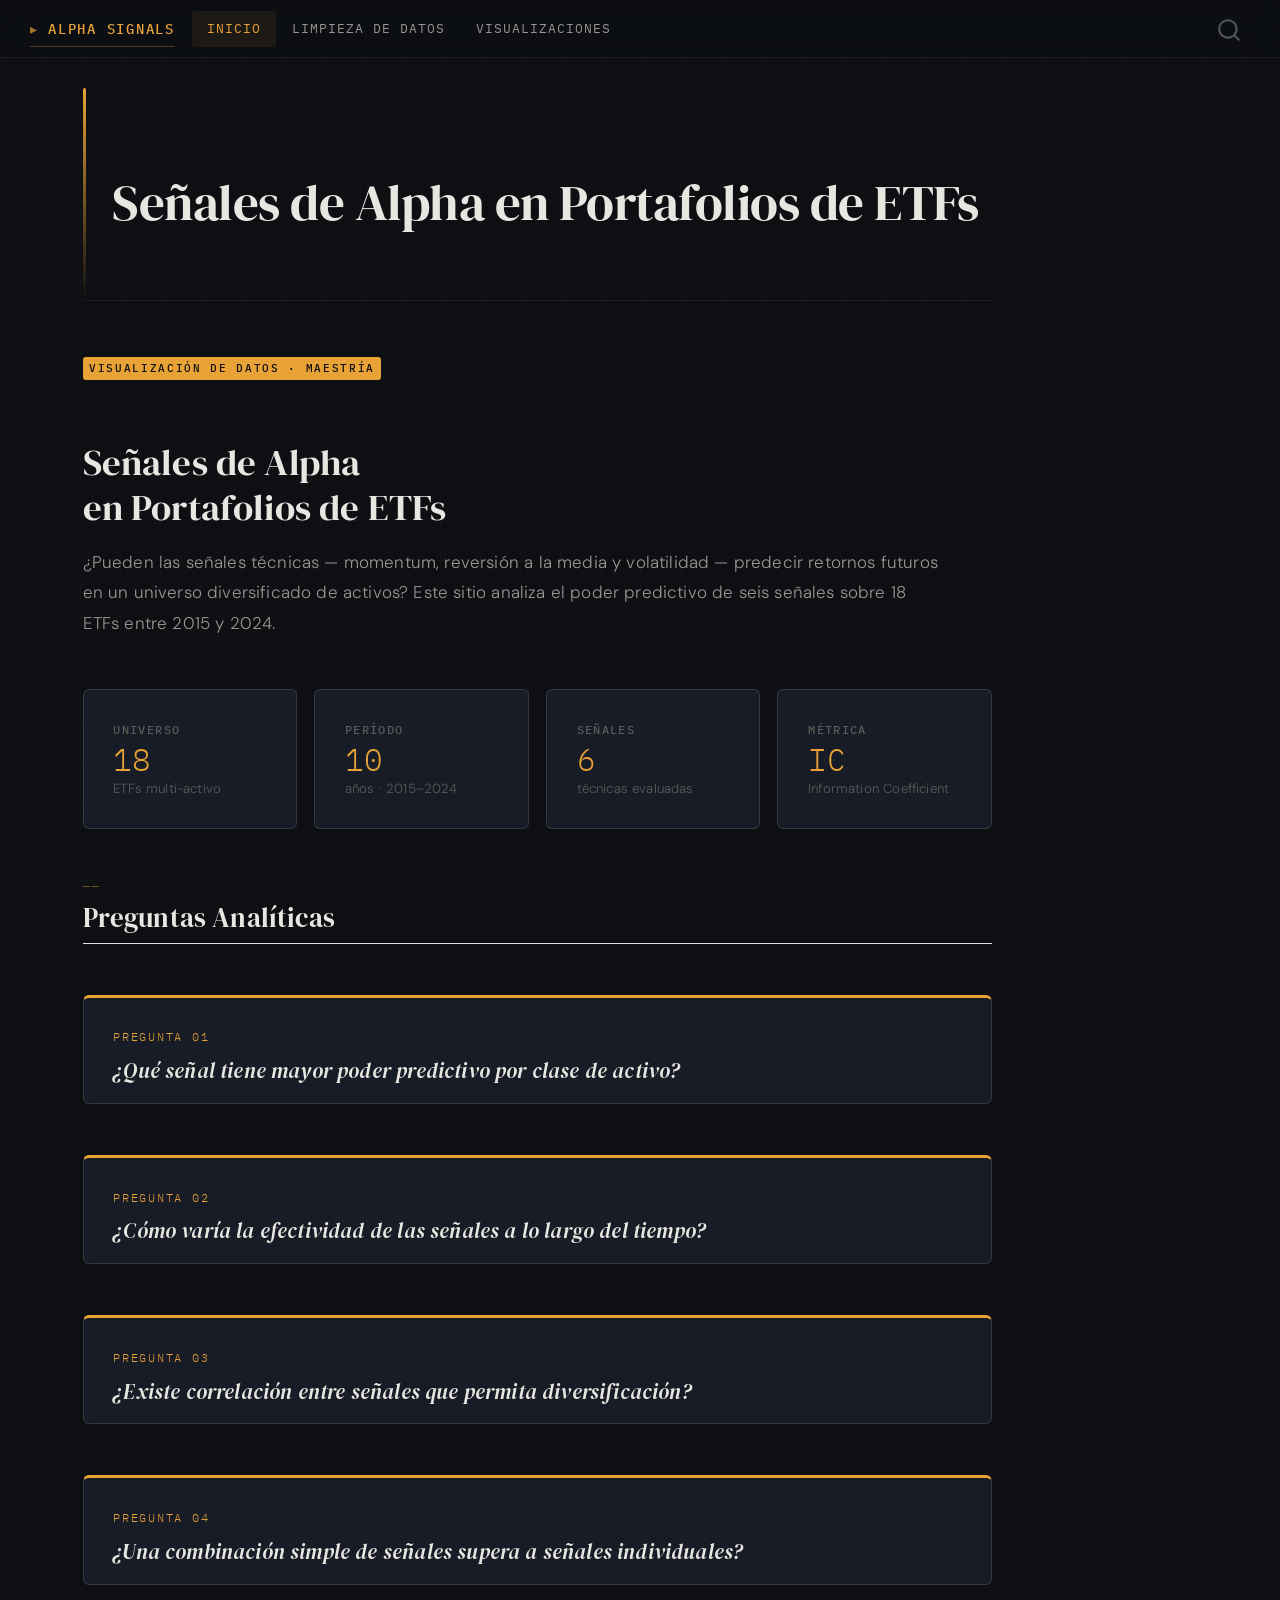
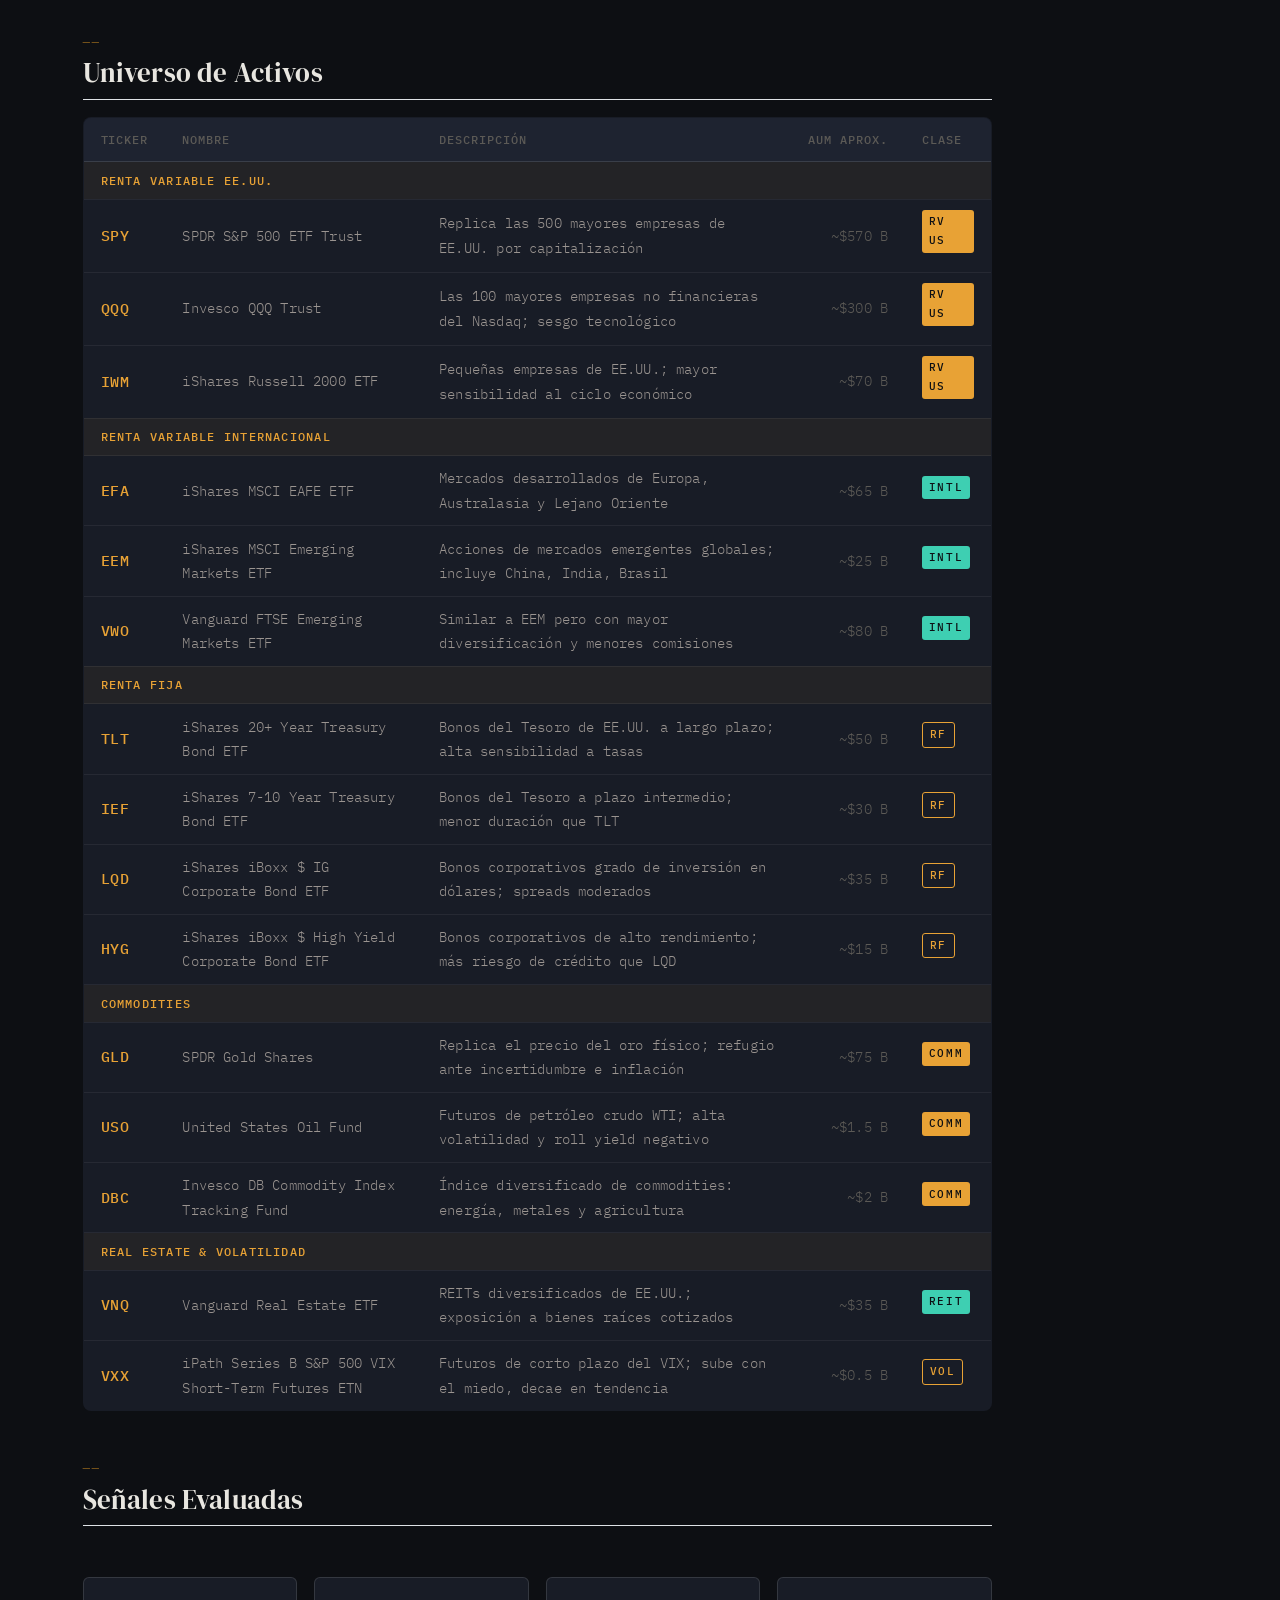
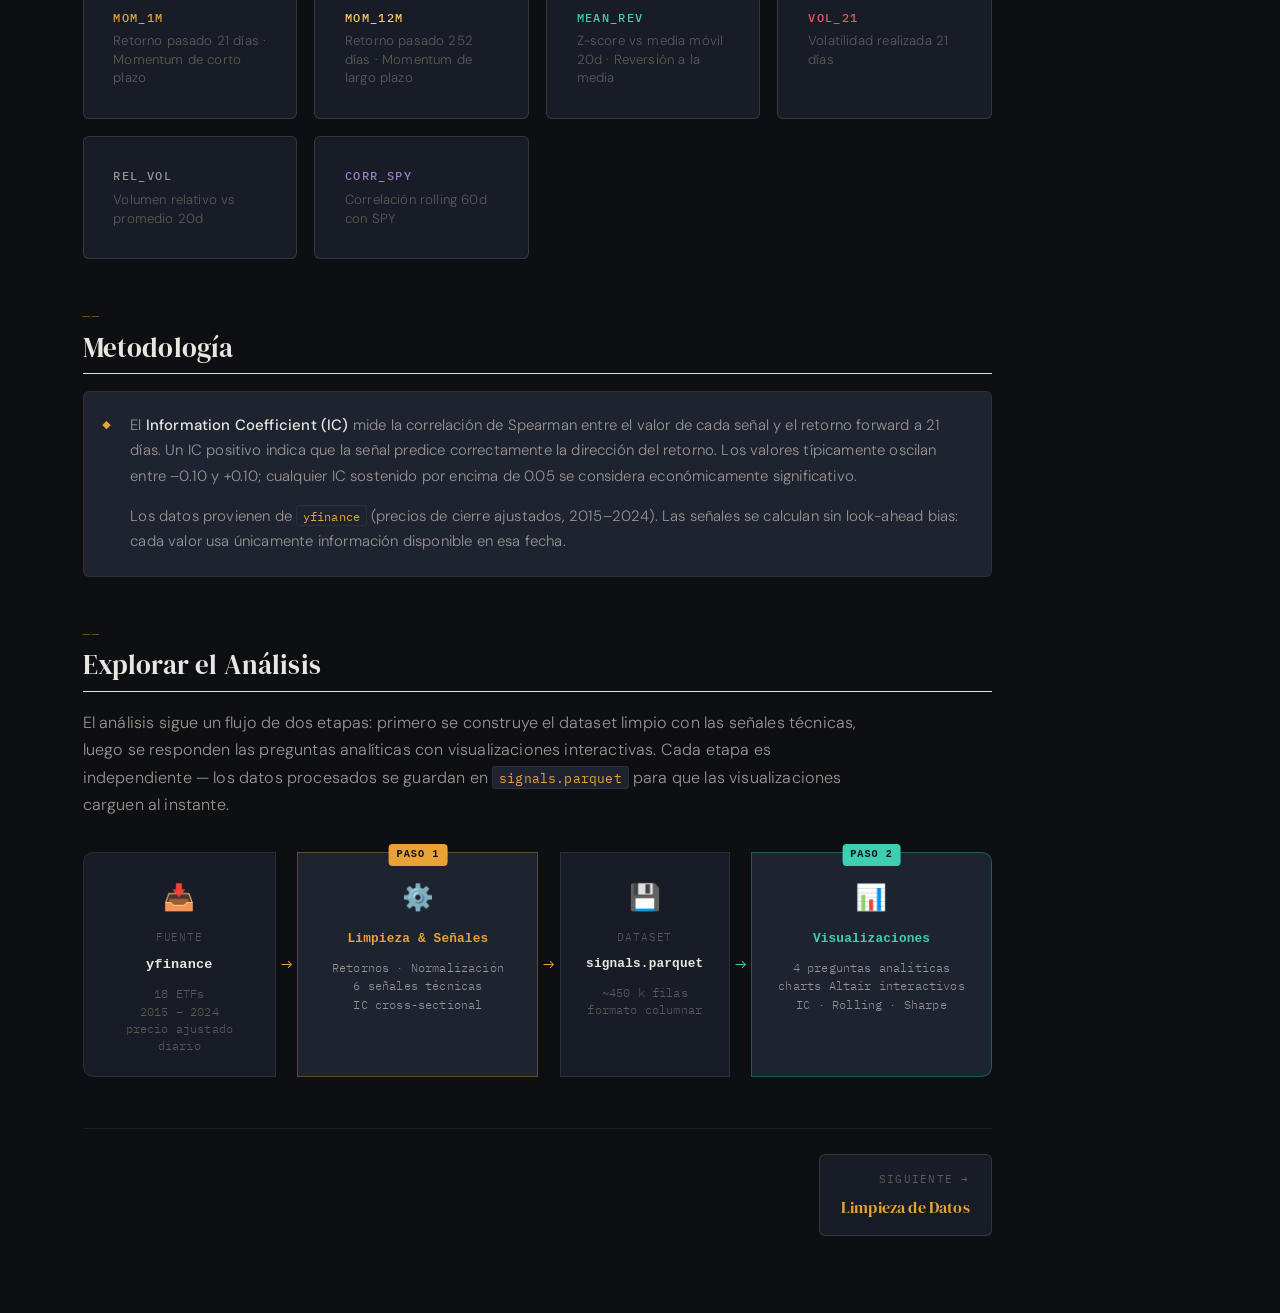
==== commit 625cf1a2: "second  commit" ====
--- a/docs/index.html
+++ b/docs/index.html
@@ -1,8 +1,849 @@
-<html xmlns="http://www.w3.org/1999/xhtml">    
-  <head>      
-    <title>Redirect to data_cleaning.html</title>      
-    <meta http-equiv="refresh" content="0;URL='data_cleaning.html'" />    
-  </head>    
-  <body> 
-  </body>  
-</html>     
+<!DOCTYPE html>
+<html xmlns="http://www.w3.org/1999/xhtml" lang="en" xml:lang="en"><head>
+
+<meta charset="utf-8">
+<meta name="generator" content="quarto-1.9.36">
+
+<meta name="viewport" content="width=device-width, initial-scale=1.0, user-scalable=yes">
+
+
+<title>Señales de Alpha en Portafolios de ETFs – Alpha Signals</title>
+<style>
+/* Default styles provided by pandoc.
+** See https://pandoc.org/MANUAL.html#variables-for-html for config info.
+*/
+code{white-space: pre-wrap;}
+span.smallcaps{font-variant: small-caps;}
+div.columns{display: flex; gap: min(4vw, 1.5em);}
+div.column{flex: auto; overflow-x: auto;}
+div.hanging-indent{margin-left: 1.5em; text-indent: -1.5em;}
+ul.task-list{list-style: none;}
+ul.task-list li input[type="checkbox"] {
+  width: 0.8em;
+  margin: 0 0.8em 0.2em -1em; /* quarto-specific, see https://github.com/quarto-dev/quarto-cli/issues/4556 */ 
+  vertical-align: middle;
+}
+</style>
+
+
+<script src="site_libs/quarto-nav/quarto-nav.js"></script>
+<script src="site_libs/quarto-nav/headroom.min.js"></script>
+<script src="site_libs/clipboard/clipboard.min.js"></script>
+<script src="site_libs/quarto-search/autocomplete.umd.js"></script>
+<script src="site_libs/quarto-search/fuse.min.js"></script>
+<script src="site_libs/quarto-search/quarto-search.js"></script>
+<meta name="quarto:offset" content="./">
+<script src="site_libs/quarto-html/quarto.js" type="module"></script>
+<script src="site_libs/quarto-html/tabsets/tabsets.js" type="module"></script>
+<script src="site_libs/quarto-html/popper.min.js"></script>
+<script src="site_libs/quarto-html/tippy.umd.min.js"></script>
+<script src="site_libs/quarto-html/anchor.min.js"></script>
+<link href="site_libs/quarto-html/tippy.css" rel="stylesheet">
+<link href="site_libs/quarto-html/quarto-syntax-highlighting-845c23b38eaddc0f92fda52bfe77a8c8.css" rel="stylesheet" id="quarto-text-highlighting-styles">
+<script src="site_libs/bootstrap/bootstrap.min.js"></script>
+<link href="site_libs/bootstrap/bootstrap-icons.css" rel="stylesheet">
+<link href="site_libs/bootstrap/bootstrap-a0f9fd0d421825b736dc1bbcbcba2219.min.css" rel="stylesheet" append-hash="true" id="quarto-bootstrap" data-mode="light">
+<script id="quarto-search-options" type="application/json">{
+  "location": "navbar",
+  "copy-button": false,
+  "collapse-after": 3,
+  "panel-placement": "end",
+  "type": "overlay",
+  "limit": 50,
+  "keyboard-shortcut": [
+    "f",
+    "/",
+    "s"
+  ],
+  "show-item-context": false,
+  "language": {
+    "search-no-results-text": "No results",
+    "search-matching-documents-text": "matching documents",
+    "search-copy-link-title": "Copy link to search",
+    "search-hide-matches-text": "Hide additional matches",
+    "search-more-match-text": "more match in this document",
+    "search-more-matches-text": "more matches in this document",
+    "search-clear-button-title": "Clear",
+    "search-text-placeholder": "",
+    "search-detached-cancel-button-title": "Cancel",
+    "search-submit-button-title": "Submit",
+    "search-label": "Search"
+  }
+}</script>
+
+
+<link rel="stylesheet" href="theme.css">
+</head>
+
+<body class="nav-fixed fullcontent quarto-light">
+
+<div id="quarto-search-results"></div>
+  <header id="quarto-header" class="headroom fixed-top">
+    <nav class="navbar navbar-expand-lg " data-bs-theme="dark">
+      <div class="navbar-container container-fluid">
+      <div class="navbar-brand-container mx-auto">
+    <a class="navbar-brand" href="./index.html">
+    <span class="navbar-title">Alpha Signals</span>
+    </a>
+  </div>
+            <div id="quarto-search" class="" title="Search"></div>
+          <button class="navbar-toggler" type="button" data-bs-toggle="collapse" data-bs-target="#navbarCollapse" aria-controls="navbarCollapse" role="menu" aria-expanded="false" aria-label="Toggle navigation" onclick="if (window.quartoToggleHeadroom) { window.quartoToggleHeadroom(); }">
+  <span class="navbar-toggler-icon"></span>
+</button>
+          <div class="collapse navbar-collapse" id="navbarCollapse">
+            <ul class="navbar-nav navbar-nav-scroll me-auto">
+  <li class="nav-item">
+    <a class="nav-link active" href="./index.html" aria-current="page"> 
+<span class="menu-text">Inicio</span></a>
+  </li>  
+  <li class="nav-item">
+    <a class="nav-link" href="./data_cleaning.html"> 
+<span class="menu-text">Limpieza de Datos</span></a>
+  </li>  
+  <li class="nav-item">
+    <a class="nav-link" href="./visualizations.html"> 
+<span class="menu-text">Visualizaciones</span></a>
+  </li>  
+</ul>
+          </div> <!-- /navcollapse -->
+            <div class="quarto-navbar-tools">
+</div>
+      </div> <!-- /container-fluid -->
+    </nav>
+</header>
+<!-- content -->
+<div id="quarto-content" class="quarto-container page-columns page-rows-contents page-layout-article page-navbar">
+<!-- sidebar -->
+<!-- margin-sidebar -->
+    
+<!-- main -->
+<main class="content" id="quarto-document-content">
+
+<header id="title-block-header" class="quarto-title-block default">
+<div class="quarto-title">
+<h1 class="title">Señales de Alpha en Portafolios de ETFs</h1>
+</div>
+
+
+
+<div class="quarto-title-meta">
+
+    
+  
+    
+  </div>
+  
+
+
+</header>
+
+
+<section class="hero">
+  <div class="hero-eyebrow">
+    <span class="section-tag">Visualización de Datos · Maestría</span>
+  </div>
+  <h1 class="hero-title">Señales de Alpha<br>en Portafolios de ETFs</h1>
+  <p class="hero-subtitle">
+    ¿Pueden las señales técnicas — momentum, reversión a la media y volatilidad —
+    predecir retornos futuros en un universo diversificado de activos?
+    Este sitio analiza el poder predictivo de seis señales sobre 18 ETFs
+    entre 2015 y 2024.
+  </p>
+</section>
+<div class="stat-grid">
+  <div class="stat-card">
+    <div class="stat-label">Universo</div>
+    <div class="stat-value">18</div>
+    <div class="stat-desc">ETFs multi-activo</div>
+  </div>
+  <div class="stat-card">
+    <div class="stat-label">Período</div>
+    <div class="stat-value">10</div>
+    <div class="stat-desc">años · 2015–2024</div>
+  </div>
+  <div class="stat-card">
+    <div class="stat-label">Señales</div>
+    <div class="stat-value">6</div>
+    <div class="stat-desc">técnicas evaluadas</div>
+  </div>
+  <div class="stat-card">
+    <div class="stat-label">Métrica</div>
+    <div class="stat-value">IC</div>
+    <div class="stat-desc">Information Coefficient</div>
+  </div>
+</div>
+<section id="preguntas-analíticas" class="level2">
+<h2 class="anchored" data-anchor-id="preguntas-analíticas">Preguntas Analíticas</h2>
+<div class="question-block">
+  <div class="q-label">Pregunta 01</div>
+  <div class="q-text">¿Qué señal tiene mayor poder predictivo por clase de activo?</div>
+</div>
+
+<div class="question-block">
+  <div class="q-label">Pregunta 02</div>
+  <div class="q-text">¿Cómo varía la efectividad de las señales a lo largo del tiempo?</div>
+</div>
+
+<div class="question-block">
+  <div class="q-label">Pregunta 03</div>
+  <div class="q-text">¿Existe correlación entre señales que permita diversificación?</div>
+</div>
+
+<div class="question-block">
+  <div class="q-label">Pregunta 04</div>
+  <div class="q-text">¿Una combinación simple de señales supera a señales individuales?</div>
+</div>
+</section>
+<section id="universo-de-activos" class="level2">
+<h2 class="anchored" data-anchor-id="universo-de-activos">Universo de Activos</h2>
+<table class="etf-table caption-top table">
+<thead>
+<tr class="header">
+<th data-quarto-table-cell-role="th">Ticker</th>
+<th data-quarto-table-cell-role="th">Nombre</th>
+<th data-quarto-table-cell-role="th">Descripción</th>
+<th data-quarto-table-cell-role="th">AUM aprox.</th>
+<th data-quarto-table-cell-role="th">Clase</th>
+</tr>
+</thead>
+<tbody>
+<tr class="etf-group-header odd">
+<td colspan="5">Renta Variable EE.UU.</td>
+</tr>
+<tr class="even">
+<td class="ticker">SPY</td>
+<td>SPDR S&amp;P 500 ETF Trust</td>
+<td>Replica las 500 mayores empresas de EE.UU. por capitalización</td>
+<td class="aum">~$570 B</td>
+<td><span class="section-tag">RV US</span></td>
+</tr>
+<tr class="odd">
+<td class="ticker">QQQ</td>
+<td>Invesco QQQ Trust</td>
+<td>Las 100 mayores empresas no financieras del Nasdaq; sesgo tecnológico</td>
+<td class="aum">~$300 B</td>
+<td><span class="section-tag">RV US</span></td>
+</tr>
+<tr class="even">
+<td class="ticker">IWM</td>
+<td>iShares Russell 2000 ETF</td>
+<td>Pequeñas empresas de EE.UU.; mayor sensibilidad al ciclo económico</td>
+<td class="aum">~$70 B</td>
+<td><span class="section-tag">RV US</span></td>
+</tr>
+<tr class="etf-group-header odd">
+<td colspan="5">Renta Variable Internacional</td>
+</tr>
+<tr class="even">
+<td class="ticker">EFA</td>
+<td>iShares MSCI EAFE ETF</td>
+<td>Mercados desarrollados de Europa, Australasia y Lejano Oriente</td>
+<td class="aum">~$65 B</td>
+<td><span class="section-tag teal">Intl</span></td>
+</tr>
+<tr class="odd">
+<td class="ticker">EEM</td>
+<td>iShares MSCI Emerging Markets ETF</td>
+<td>Acciones de mercados emergentes globales; incluye China, India, Brasil</td>
+<td class="aum">~$25 B</td>
+<td><span class="section-tag teal">Intl</span></td>
+</tr>
+<tr class="even">
+<td class="ticker">VWO</td>
+<td>Vanguard FTSE Emerging Markets ETF</td>
+<td>Similar a EEM pero con mayor diversificación y menores comisiones</td>
+<td class="aum">~$80 B</td>
+<td><span class="section-tag teal">Intl</span></td>
+</tr>
+<tr class="etf-group-header odd">
+<td colspan="5">Renta Fija</td>
+</tr>
+<tr class="even">
+<td class="ticker">TLT</td>
+<td>iShares 20+ Year Treasury Bond ETF</td>
+<td>Bonos del Tesoro de EE.UU. a largo plazo; alta sensibilidad a tasas</td>
+<td class="aum">~$50 B</td>
+<td><span class="section-tag outline">RF</span></td>
+</tr>
+<tr class="odd">
+<td class="ticker">IEF</td>
+<td>iShares 7-10 Year Treasury Bond ETF</td>
+<td>Bonos del Tesoro a plazo intermedio; menor duración que TLT</td>
+<td class="aum">~$30 B</td>
+<td><span class="section-tag outline">RF</span></td>
+</tr>
+<tr class="even">
+<td class="ticker">LQD</td>
+<td>iShares iBoxx $ IG Corporate Bond ETF</td>
+<td>Bonos corporativos grado de inversión en dólares; spreads moderados</td>
+<td class="aum">~$35 B</td>
+<td><span class="section-tag outline">RF</span></td>
+</tr>
+<tr class="odd">
+<td class="ticker">HYG</td>
+<td>iShares iBoxx $ High Yield Corporate Bond ETF</td>
+<td>Bonos corporativos de alto rendimiento; más riesgo de crédito que LQD</td>
+<td class="aum">~$15 B</td>
+<td><span class="section-tag outline">RF</span></td>
+</tr>
+<tr class="etf-group-header even">
+<td colspan="5">Commodities</td>
+</tr>
+<tr class="odd">
+<td class="ticker">GLD</td>
+<td>SPDR Gold Shares</td>
+<td>Replica el precio del oro físico; refugio ante incertidumbre e inflación</td>
+<td class="aum">~$75 B</td>
+<td><span class="section-tag">Comm</span></td>
+</tr>
+<tr class="even">
+<td class="ticker">USO</td>
+<td>United States Oil Fund</td>
+<td>Futuros de petróleo crudo WTI; alta volatilidad y roll yield negativo</td>
+<td class="aum">~$1.5 B</td>
+<td><span class="section-tag">Comm</span></td>
+</tr>
+<tr class="odd">
+<td class="ticker">DBC</td>
+<td>Invesco DB Commodity Index Tracking Fund</td>
+<td>Índice diversificado de commodities: energía, metales y agricultura</td>
+<td class="aum">~$2 B</td>
+<td><span class="section-tag">Comm</span></td>
+</tr>
+<tr class="etf-group-header even">
+<td colspan="5">Real Estate &amp; Volatilidad</td>
+</tr>
+<tr class="odd">
+<td class="ticker">VNQ</td>
+<td>Vanguard Real Estate ETF</td>
+<td>REITs diversificados de EE.UU.; exposición a bienes raíces cotizados</td>
+<td class="aum">~$35 B</td>
+<td><span class="section-tag teal">REIT</span></td>
+</tr>
+<tr class="even">
+<td class="ticker">VXX</td>
+<td>iPath Series B S&amp;P 500 VIX Short-Term Futures ETN</td>
+<td>Futuros de corto plazo del VIX; sube con el miedo, decae en tendencia</td>
+<td class="aum">~$0.5 B</td>
+<td><span class="section-tag outline">Vol</span></td>
+</tr>
+</tbody>
+</table>
+</section>
+<section id="señales-evaluadas" class="level2">
+<h2 class="anchored" data-anchor-id="señales-evaluadas">Señales Evaluadas</h2>
+<div class="stat-grid">
+  <div class="stat-card">
+    <div class="stat-label" style="color:#e8a235">mom_1m</div>
+    <div class="stat-desc">Retorno pasado 21 días · Momentum de corto plazo</div>
+  </div>
+  <div class="stat-card">
+    <div class="stat-label" style="color:#f5c96a">mom_12m</div>
+    <div class="stat-desc">Retorno pasado 252 días · Momentum de largo plazo</div>
+  </div>
+  <div class="stat-card">
+    <div class="stat-label" style="color:#3ecfb2">mean_rev</div>
+    <div class="stat-desc">Z-score vs media móvil 20d · Reversión a la media</div>
+  </div>
+  <div class="stat-card">
+    <div class="stat-label" style="color:#e05c5c">vol_21</div>
+    <div class="stat-desc">Volatilidad realizada 21 días</div>
+  </div>
+  <div class="stat-card">
+    <div class="stat-label" style="color:#9a9490">rel_vol</div>
+    <div class="stat-desc">Volumen relativo vs promedio 20d</div>
+  </div>
+  <div class="stat-card">
+    <div class="stat-label" style="color:#9a7fc7">corr_spy</div>
+    <div class="stat-desc">Correlación rolling 60d con SPY</div>
+  </div>
+</div>
+</section>
+<section id="metodología" class="level2">
+<h2 class="anchored" data-anchor-id="metodología">Metodología</h2>
+<div class="insight-box">
+  <p>
+    El <strong>Information Coefficient (IC)</strong> mide la correlación de Spearman entre
+    el valor de cada señal y el retorno forward a 21 días. Un IC positivo indica que la
+    señal predice correctamente la dirección del retorno. Los valores típicamente oscilan
+    entre –0.10 y +0.10; cualquier IC sostenido por encima de 0.05 se considera
+    económicamente significativo.
+  </p>
+  <p>
+    Los datos provienen de <code>yfinance</code> (precios de cierre ajustados, 2015–2024).
+    Las señales se calculan sin look-ahead bias: cada valor usa únicamente información
+    disponible en esa fecha.
+  </p>
+</div>
+</section>
+<section id="explorar-el-análisis" class="level2">
+<h2 class="anchored" data-anchor-id="explorar-el-análisis">Explorar el Análisis</h2>
+<p style="color:#9a9490; font-family:'DM Sans',sans-serif; font-size:0.95rem; margin-bottom:2rem; line-height:1.7;">
+  El análisis sigue un flujo de dos etapas: primero se construye el dataset limpio con
+  las señales técnicas, luego se responden las preguntas analíticas con visualizaciones
+  interactivas. Cada etapa es independiente — los datos procesados se guardan en
+  <code>signals.parquet</code> para que las visualizaciones carguen al instante.
+</p>
+
+<div style="display:flex; align-items:stretch; gap:0; margin-bottom:2.5rem; font-family:'IBM Plex Mono',monospace;">
+
+  <!-- Nodo 1: Fuente -->
+  <div style="flex:1; background:#181c26; border:1px solid rgba(255,255,255,0.08); border-radius:10px 0 0 10px; padding:1.25rem 1rem; text-align:center;">
+    <div style="font-size:1.5rem; margin-bottom:0.5rem;">📥</div>
+    <div style="color:#5c5a56; font-size:0.65rem; letter-spacing:0.08em; text-transform:uppercase; margin-bottom:0.35rem;">Fuente</div>
+    <div style="color:#e8e6e0; font-size:0.8rem; font-weight:600; margin-bottom:0.5rem;">yfinance</div>
+    <div style="color:#5c5a56; font-size:0.68rem; line-height:1.5;">18 ETFs<br>2015 – 2024<br>precio ajustado diario</div>
+  </div>
+
+  <!-- Flecha -->
+  <div style="display:flex; align-items:center; padding:0 0.3rem; color:#e8a235; font-size:1.1rem;">→</div>
+
+  <!-- Nodo 2: Limpieza -->
+  <div style="flex:1.3; background:#1e2330; border:1px solid rgba(232,162,53,0.3); border-radius:0; padding:1.25rem 1rem; text-align:center; position:relative;">
+    <div style="position:absolute; top:-9px; left:50%; transform:translateX(-50%); background:#e8a235; color:#0d0f13; font-size:0.6rem; font-weight:700; letter-spacing:0.1em; padding:2px 8px; border-radius:4px;">PASO 1</div>
+    <div style="font-size:1.5rem; margin-bottom:0.5rem;">⚙️</div>
+    <div style="color:#e8a235; font-size:0.75rem; font-weight:700; margin-bottom:0.5rem;">Limpieza &amp; Señales</div>
+    <div style="color:#9a9490; font-size:0.68rem; line-height:1.6;">Retornos · Normalización<br>6 señales técnicas<br>IC cross-sectional</div>
+  </div>
+
+  <!-- Flecha -->
+  <div style="display:flex; align-items:center; padding:0 0.3rem; color:#e8a235; font-size:1.1rem;">→</div>
+
+  <!-- Nodo 3: Parquet -->
+  <div style="flex:0.85; background:#181c26; border:1px solid rgba(255,255,255,0.08); border-radius:0; padding:1.25rem 1rem; text-align:center;">
+    <div style="font-size:1.5rem; margin-bottom:0.5rem;">💾</div>
+    <div style="color:#5c5a56; font-size:0.65rem; letter-spacing:0.08em; text-transform:uppercase; margin-bottom:0.35rem;">Dataset</div>
+    <div style="color:#e8e6e0; font-size:0.75rem; font-weight:600; margin-bottom:0.5rem;">signals.parquet</div>
+    <div style="color:#5c5a56; font-size:0.68rem; line-height:1.5;">~450 k filas<br>formato columnar</div>
+  </div>
+
+  <!-- Flecha -->
+  <div style="display:flex; align-items:center; padding:0 0.3rem; color:#3ecfb2; font-size:1.1rem;">→</div>
+
+  <!-- Nodo 4: Visualizaciones -->
+  <div style="flex:1.3; background:#1e2330; border:1px solid rgba(62,207,178,0.3); border-radius:0 10px 10px 0; padding:1.25rem 1rem; text-align:center; position:relative;">
+    <div style="position:absolute; top:-9px; left:50%; transform:translateX(-50%); background:#3ecfb2; color:#0d0f13; font-size:0.6rem; font-weight:700; letter-spacing:0.1em; padding:2px 8px; border-radius:4px;">PASO 2</div>
+    <div style="font-size:1.5rem; margin-bottom:0.5rem;">📊</div>
+    <div style="color:#3ecfb2; font-size:0.75rem; font-weight:700; margin-bottom:0.5rem;">Visualizaciones</div>
+    <div style="color:#9a9490; font-size:0.68rem; line-height:1.6;">4 preguntas analíticas<br>charts Altair interactivos<br>IC · Rolling · Sharpe</div>
+  </div>
+
+</div>
+<nav class="page-navigation">
+  <div></div>
+  <a href="./data_cleaning.html" class="nav-page-next">
+    <span class="nav-page-text">Siguiente →</span>
+    <span class="nav-page-title">Limpieza de Datos</span>
+  </a>
+</nav>
+
+
+</section>
+
+</main> <!-- /main -->
+<script id="quarto-html-after-body" type="application/javascript">
+  window.document.addEventListener("DOMContentLoaded", function (event) {
+    const icon = "";
+    const anchorJS = new window.AnchorJS();
+    anchorJS.options = {
+      placement: 'right',
+      icon: icon
+    };
+    anchorJS.add('.anchored');
+    const isCodeAnnotation = (el) => {
+      for (const clz of el.classList) {
+        if (clz.startsWith('code-annotation-')) {                     
+          return true;
+        }
+      }
+      return false;
+    }
+    const onCopySuccess = function(e) {
+      // button target
+      const button = e.trigger;
+      // don't keep focus
+      button.blur();
+      // flash "checked"
+      button.classList.add('code-copy-button-checked');
+      var currentTitle = button.getAttribute("title");
+      button.setAttribute("title", "Copied!");
+      let tooltip;
+      if (window.bootstrap) {
+        button.setAttribute("data-bs-toggle", "tooltip");
+        button.setAttribute("data-bs-placement", "left");
+        button.setAttribute("data-bs-title", "Copied!");
+        tooltip = new bootstrap.Tooltip(button, 
+          { trigger: "manual", 
+            customClass: "code-copy-button-tooltip",
+            offset: [0, -8]});
+        tooltip.show();    
+      }
+      setTimeout(function() {
+        if (tooltip) {
+          tooltip.hide();
+          button.removeAttribute("data-bs-title");
+          button.removeAttribute("data-bs-toggle");
+          button.removeAttribute("data-bs-placement");
+        }
+        button.setAttribute("title", currentTitle);
+        button.classList.remove('code-copy-button-checked');
+      }, 1000);
+      // clear code selection
+      e.clearSelection();
+    }
+    const getTextToCopy = function(trigger) {
+      const outerScaffold = trigger.parentElement.cloneNode(true);
+      const codeEl = outerScaffold.querySelector('code');
+      for (const childEl of codeEl.children) {
+        if (isCodeAnnotation(childEl)) {
+          childEl.remove();
+        }
+      }
+      return codeEl.innerText;
+    }
+    const clipboard = new window.ClipboardJS('.code-copy-button:not([data-in-quarto-modal])', {
+      text: getTextToCopy
+    });
+    clipboard.on('success', onCopySuccess);
+    if (window.document.getElementById('quarto-embedded-source-code-modal')) {
+      const clipboardModal = new window.ClipboardJS('.code-copy-button[data-in-quarto-modal]', {
+        text: getTextToCopy,
+        container: window.document.getElementById('quarto-embedded-source-code-modal')
+      });
+      clipboardModal.on('success', onCopySuccess);
+    }
+      var localhostRegex = new RegExp(/^(?:http|https):\/\/localhost\:?[0-9]*\//);
+      var mailtoRegex = new RegExp(/^mailto:/);
+        var filterRegex = new RegExp('/' + window.location.host + '/');
+      var isInternal = (href) => {
+          return filterRegex.test(href) || localhostRegex.test(href) || mailtoRegex.test(href);
+      }
+      // Inspect non-navigation links and adorn them if external
+     var links = window.document.querySelectorAll('a[href]:not(.nav-link):not(.navbar-brand):not(.toc-action):not(.sidebar-link):not(.sidebar-item-toggle):not(.pagination-link):not(.no-external):not([aria-hidden]):not(.dropdown-item):not(.quarto-navigation-tool):not(.about-link)');
+      for (var i=0; i<links.length; i++) {
+        const link = links[i];
+        if (!isInternal(link.href)) {
+          // undo the damage that might have been done by quarto-nav.js in the case of
+          // links that we want to consider external
+          if (link.dataset.originalHref !== undefined) {
+            link.href = link.dataset.originalHref;
+          }
+        }
+      }
+    function tippyHover(el, contentFn, onTriggerFn, onUntriggerFn) {
+      const config = {
+        allowHTML: true,
+        maxWidth: 500,
+        delay: 100,
+        arrow: false,
+        appendTo: function(el) {
+            return el.parentElement;
+        },
+        interactive: true,
+        interactiveBorder: 10,
+        theme: 'quarto',
+        placement: 'bottom-start',
+      };
+      if (contentFn) {
+        config.content = contentFn;
+      }
+      if (onTriggerFn) {
+        config.onTrigger = onTriggerFn;
+      }
+      if (onUntriggerFn) {
+        config.onUntrigger = onUntriggerFn;
+      }
+      window.tippy(el, config); 
+    }
+    const noterefs = window.document.querySelectorAll('a[role="doc-noteref"]');
+    for (var i=0; i<noterefs.length; i++) {
+      const ref = noterefs[i];
+      tippyHover(ref, function() {
+        // use id or data attribute instead here
+        let href = ref.getAttribute('data-footnote-href') || ref.getAttribute('href');
+        try { href = new URL(href).hash; } catch {}
+        const id = href.replace(/^#\/?/, "");
+        const note = window.document.getElementById(id);
+        if (note) {
+          return note.innerHTML;
+        } else {
+          return "";
+        }
+      });
+    }
+    const xrefs = window.document.querySelectorAll('a.quarto-xref');
+    const processXRef = (id, note) => {
+      // Strip column container classes
+      const stripColumnClz = (el) => {
+        el.classList.remove("page-full", "page-columns");
+        if (el.children) {
+          for (const child of el.children) {
+            stripColumnClz(child);
+          }
+        }
+      }
+      stripColumnClz(note)
+      if (id === null || id.startsWith('sec-')) {
+        // Special case sections, only their first couple elements
+        const container = document.createElement("div");
+        if (note.children && note.children.length > 2) {
+          container.appendChild(note.children[0].cloneNode(true));
+          for (let i = 1; i < note.children.length; i++) {
+            const child = note.children[i];
+            if (child.tagName === "P" && child.innerText === "") {
+              continue;
+            } else {
+              container.appendChild(child.cloneNode(true));
+              break;
+            }
+          }
+          if (window.Quarto?.typesetMath) {
+            window.Quarto.typesetMath(container);
+          }
+          return container.innerHTML
+        } else {
+          if (window.Quarto?.typesetMath) {
+            window.Quarto.typesetMath(note);
+          }
+          return note.innerHTML;
+        }
+      } else {
+        // Remove any anchor links if they are present
+        const anchorLink = note.querySelector('a.anchorjs-link');
+        if (anchorLink) {
+          anchorLink.remove();
+        }
+        if (window.Quarto?.typesetMath) {
+          window.Quarto.typesetMath(note);
+        }
+        if (note.classList.contains("callout")) {
+          return note.outerHTML;
+        } else {
+          return note.innerHTML;
+        }
+      }
+    }
+    for (var i=0; i<xrefs.length; i++) {
+      const xref = xrefs[i];
+      tippyHover(xref, undefined, function(instance) {
+        instance.disable();
+        let url = xref.getAttribute('href');
+        let hash = undefined; 
+        if (url.startsWith('#')) {
+          hash = url;
+        } else {
+          try { hash = new URL(url).hash; } catch {}
+        }
+        if (hash) {
+          const id = hash.replace(/^#\/?/, "");
+          const note = window.document.getElementById(id);
+          if (note !== null) {
+            try {
+              const html = processXRef(id, note.cloneNode(true));
+              instance.setContent(html);
+            } finally {
+              instance.enable();
+              instance.show();
+            }
+          } else {
+            // See if we can fetch this
+            fetch(url.split('#')[0])
+            .then(res => res.text())
+            .then(html => {
+              const parser = new DOMParser();
+              const htmlDoc = parser.parseFromString(html, "text/html");
+              const note = htmlDoc.getElementById(id);
+              if (note !== null) {
+                const html = processXRef(id, note);
+                instance.setContent(html);
+              } 
+            }).finally(() => {
+              instance.enable();
+              instance.show();
+            });
+          }
+        } else {
+          // See if we can fetch a full url (with no hash to target)
+          // This is a special case and we should probably do some content thinning / targeting
+          fetch(url)
+          .then(res => res.text())
+          .then(html => {
+            const parser = new DOMParser();
+            const htmlDoc = parser.parseFromString(html, "text/html");
+            const note = htmlDoc.querySelector('main.content');
+            if (note !== null) {
+              // This should only happen for chapter cross references
+              // (since there is no id in the URL)
+              // remove the first header
+              if (note.children.length > 0 && note.children[0].tagName === "HEADER") {
+                note.children[0].remove();
+              }
+              const html = processXRef(null, note);
+              instance.setContent(html);
+            } 
+          }).finally(() => {
+            instance.enable();
+            instance.show();
+          });
+        }
+      }, function(instance) {
+      });
+    }
+        let selectedAnnoteEl;
+        const selectorForAnnotation = ( cell, annotation) => {
+          let cellAttr = 'data-code-cell="' + cell + '"';
+          let lineAttr = 'data-code-annotation="' +  annotation + '"';
+          const selector = 'span[' + cellAttr + '][' + lineAttr + ']';
+          return selector;
+        }
+        const selectCodeLines = (annoteEl) => {
+          const doc = window.document;
+          const targetCell = annoteEl.getAttribute("data-target-cell");
+          const targetAnnotation = annoteEl.getAttribute("data-target-annotation");
+          const annoteSpan = window.document.querySelector(selectorForAnnotation(targetCell, targetAnnotation));
+          const lines = annoteSpan.getAttribute("data-code-lines").split(",");
+          const lineIds = lines.map((line) => {
+            return targetCell + "-" + line;
+          })
+          let top = null;
+          let height = null;
+          let parent = null;
+          if (lineIds.length > 0) {
+              //compute the position of the single el (top and bottom and make a div)
+              const el = window.document.getElementById(lineIds[0]);
+              top = el.offsetTop;
+              height = el.offsetHeight;
+              parent = el.parentElement.parentElement;
+            if (lineIds.length > 1) {
+              const lastEl = window.document.getElementById(lineIds[lineIds.length - 1]);
+              const bottom = lastEl.offsetTop + lastEl.offsetHeight;
+              height = bottom - top;
+            }
+            if (top !== null && height !== null && parent !== null) {
+              // cook up a div (if necessary) and position it 
+              let div = window.document.getElementById("code-annotation-line-highlight");
+              if (div === null) {
+                div = window.document.createElement("div");
+                div.setAttribute("id", "code-annotation-line-highlight");
+                div.style.position = 'absolute';
+                parent.appendChild(div);
+              }
+              div.style.top = top - 2 + "px";
+              div.style.height = height + 4 + "px";
+              div.style.left = 0;
+              let gutterDiv = window.document.getElementById("code-annotation-line-highlight-gutter");
+              if (gutterDiv === null) {
+                gutterDiv = window.document.createElement("div");
+                gutterDiv.setAttribute("id", "code-annotation-line-highlight-gutter");
+                gutterDiv.style.position = 'absolute';
+                const codeCell = window.document.getElementById(targetCell);
+                const gutter = codeCell.querySelector('.code-annotation-gutter');
+                gutter.appendChild(gutterDiv);
+              }
+              gutterDiv.style.top = top - 2 + "px";
+              gutterDiv.style.height = height + 4 + "px";
+            }
+            selectedAnnoteEl = annoteEl;
+          }
+        };
+        const unselectCodeLines = () => {
+          const elementsIds = ["code-annotation-line-highlight", "code-annotation-line-highlight-gutter"];
+          elementsIds.forEach((elId) => {
+            const div = window.document.getElementById(elId);
+            if (div) {
+              div.remove();
+            }
+          });
+          selectedAnnoteEl = undefined;
+        };
+          // Handle positioning of the toggle
+      window.addEventListener(
+        "resize",
+        throttle(() => {
+          elRect = undefined;
+          if (selectedAnnoteEl) {
+            selectCodeLines(selectedAnnoteEl);
+          }
+        }, 10)
+      );
+      function throttle(fn, ms) {
+      let throttle = false;
+      let timer;
+        return (...args) => {
+          if(!throttle) { // first call gets through
+              fn.apply(this, args);
+              throttle = true;
+          } else { // all the others get throttled
+              if(timer) clearTimeout(timer); // cancel #2
+              timer = setTimeout(() => {
+                fn.apply(this, args);
+                timer = throttle = false;
+              }, ms);
+          }
+        };
+      }
+        // Attach click handler to the DT
+        const annoteDls = window.document.querySelectorAll('dt[data-target-cell]');
+        for (const annoteDlNode of annoteDls) {
+          annoteDlNode.addEventListener('click', (event) => {
+            const clickedEl = event.target;
+            if (clickedEl !== selectedAnnoteEl) {
+              unselectCodeLines();
+              const activeEl = window.document.querySelector('dt[data-target-cell].code-annotation-active');
+              if (activeEl) {
+                activeEl.classList.remove('code-annotation-active');
+              }
+              selectCodeLines(clickedEl);
+              clickedEl.classList.add('code-annotation-active');
+            } else {
+              // Unselect the line
+              unselectCodeLines();
+              clickedEl.classList.remove('code-annotation-active');
+            }
+          });
+        }
+    const findCites = (el) => {
+      const parentEl = el.parentElement;
+      if (parentEl) {
+        const cites = parentEl.dataset.cites;
+        if (cites) {
+          return {
+            el,
+            cites: cites.split(' ')
+          };
+        } else {
+          return findCites(el.parentElement)
+        }
+      } else {
+        return undefined;
+      }
+    };
+    var bibliorefs = window.document.querySelectorAll('a[role="doc-biblioref"]');
+    for (var i=0; i<bibliorefs.length; i++) {
+      const ref = bibliorefs[i];
+      const citeInfo = findCites(ref);
+      if (citeInfo) {
+        tippyHover(citeInfo.el, function() {
+          var popup = window.document.createElement('div');
+          citeInfo.cites.forEach(function(cite) {
+            var citeDiv = window.document.createElement('div');
+            citeDiv.classList.add('hanging-indent');
+            citeDiv.classList.add('csl-entry');
+            var biblioDiv = window.document.getElementById('ref-' + cite);
+            if (biblioDiv) {
+              citeDiv.innerHTML = biblioDiv.innerHTML;
+            }
+            popup.appendChild(citeDiv);
+          });
+          return popup.innerHTML;
+        });
+      }
+    }
+  });
+  </script>
+</div> <!-- /content -->
+
+
+
+
+</body></html>
--- a/docs/site_libs/quarto-html/tippy.css
+++ b/docs/site_libs/quarto-html/tippy.css
@@ -0,0 +1 @@
+.tippy-box[data-animation=fade][data-state=hidden]{opacity:0}[data-tippy-root]{max-width:calc(100vw - 10px)}.tippy-box{position:relative;background-color:#333;color:#fff;border-radius:4px;font-size:14px;line-height:1.4;white-space:normal;outline:0;transition-property:transform,visibility,opacity}.tippy-box[data-placement^=top]>.tippy-arrow{bottom:0}.tippy-box[data-placement^=top]>.tippy-arrow:before{bottom:-7px;left:0;border-width:8px 8px 0;border-top-color:initial;transform-origin:center top}.tippy-box[data-placement^=bottom]>.tippy-arrow{top:0}.tippy-box[data-placement^=bottom]>.tippy-arrow:before{top:-7px;left:0;border-width:0 8px 8px;border-bottom-color:initial;transform-origin:center bottom}.tippy-box[data-placement^=left]>.tippy-arrow{right:0}.tippy-box[data-placement^=left]>.tippy-arrow:before{border-width:8px 0 8px 8px;border-left-color:initial;right:-7px;transform-origin:center left}.tippy-box[data-placement^=right]>.tippy-arrow{left:0}.tippy-box[data-placement^=right]>.tippy-arrow:before{left:-7px;border-width:8px 8px 8px 0;border-right-color:initial;transform-origin:center right}.tippy-box[data-inertia][data-state=visible]{transition-timing-function:cubic-bezier(.54,1.5,.38,1.11)}.tippy-arrow{width:16px;height:16px;color:#333}.tippy-arrow:before{content:"";position:absolute;border-color:transparent;border-style:solid}.tippy-content{position:relative;padding:5px 9px;z-index:1}
--- a/docs/site_libs/quarto-html/quarto-syntax-highlighting-845c23b38eaddc0f92fda52bfe77a8c8.css
+++ b/docs/site_libs/quarto-html/quarto-syntax-highlighting-845c23b38eaddc0f92fda52bfe77a8c8.css
@@ -0,0 +1,236 @@
+/* quarto syntax highlight colors */
+:root {
+  --quarto-hl-ot-color: #003B4F;
+  --quarto-hl-at-color: #657422;
+  --quarto-hl-ss-color: #20794D;
+  --quarto-hl-an-color: #5E5E5E;
+  --quarto-hl-fu-color: #4758AB;
+  --quarto-hl-st-color: #20794D;
+  --quarto-hl-cf-color: #003B4F;
+  --quarto-hl-op-color: #5E5E5E;
+  --quarto-hl-er-color: #AD0000;
+  --quarto-hl-bn-color: #AD0000;
+  --quarto-hl-al-color: #AD0000;
+  --quarto-hl-va-color: #111111;
+  --quarto-hl-bu-color: inherit;
+  --quarto-hl-ex-color: inherit;
+  --quarto-hl-pp-color: #AD0000;
+  --quarto-hl-in-color: #5E5E5E;
+  --quarto-hl-vs-color: #20794D;
+  --quarto-hl-wa-color: #5E5E5E;
+  --quarto-hl-do-color: #5E5E5E;
+  --quarto-hl-im-color: #00769E;
+  --quarto-hl-ch-color: #20794D;
+  --quarto-hl-dt-color: #AD0000;
+  --quarto-hl-fl-color: #AD0000;
+  --quarto-hl-co-color: #5E5E5E;
+  --quarto-hl-cv-color: #5E5E5E;
+  --quarto-hl-cn-color: #8f5902;
+  --quarto-hl-sc-color: #5E5E5E;
+  --quarto-hl-dv-color: #AD0000;
+  --quarto-hl-kw-color: #003B4F;
+}
+
+/* other quarto variables */
+:root {
+  --quarto-font-monospace: SFMono-Regular, Menlo, Monaco, Consolas, "Liberation Mono", "Courier New", monospace;
+}
+
+/* syntax highlight based on Pandoc's rules */
+pre > code.sourceCode > span {
+  color: #003B4F;
+}
+
+code.sourceCode > span {
+  color: #003B4F;
+}
+
+div.sourceCode,
+div.sourceCode pre.sourceCode {
+  color: #003B4F;
+}
+
+/* Normal */
+code span {
+  color: #003B4F;
+}
+
+/* Alert */
+code span.al {
+  color: #AD0000;
+  font-style: inherit;
+}
+
+/* Annotation */
+code span.an {
+  color: #5E5E5E;
+  font-style: inherit;
+}
+
+/* Attribute */
+code span.at {
+  color: #657422;
+  font-style: inherit;
+}
+
+/* BaseN */
+code span.bn {
+  color: #AD0000;
+  font-style: inherit;
+}
+
+/* BuiltIn */
+code span.bu {
+  font-style: inherit;
+}
+
+/* ControlFlow */
+code span.cf {
+  color: #003B4F;
+  font-weight: bold;
+  font-style: inherit;
+}
+
+/* Char */
+code span.ch {
+  color: #20794D;
+  font-style: inherit;
+}
+
+/* Constant */
+code span.cn {
+  color: #8f5902;
+  font-style: inherit;
+}
+
+/* Comment */
+code span.co {
+  color: #5E5E5E;
+  font-style: inherit;
+}
+
+/* CommentVar */
+code span.cv {
+  color: #5E5E5E;
+  font-style: italic;
+}
+
+/* Documentation */
+code span.do {
+  color: #5E5E5E;
+  font-style: italic;
+}
+
+/* DataType */
+code span.dt {
+  color: #AD0000;
+  font-style: inherit;
+}
+
+/* DecVal */
+code span.dv {
+  color: #AD0000;
+  font-style: inherit;
+}
+
+/* Error */
+code span.er {
+  color: #AD0000;
+  font-style: inherit;
+}
+
+/* Extension */
+code span.ex {
+  font-style: inherit;
+}
+
+/* Float */
+code span.fl {
+  color: #AD0000;
+  font-style: inherit;
+}
+
+/* Function */
+code span.fu {
+  color: #4758AB;
+  font-style: inherit;
+}
+
+/* Import */
+code span.im {
+  color: #00769E;
+  font-style: inherit;
+}
+
+/* Information */
+code span.in {
+  color: #5E5E5E;
+  font-style: inherit;
+}
+
+/* Keyword */
+code span.kw {
+  color: #003B4F;
+  font-weight: bold;
+  font-style: inherit;
+}
+
+/* Operator */
+code span.op {
+  color: #5E5E5E;
+  font-style: inherit;
+}
+
+/* Other */
+code span.ot {
+  color: #003B4F;
+  font-style: inherit;
+}
+
+/* Preprocessor */
+code span.pp {
+  color: #AD0000;
+  font-style: inherit;
+}
+
+/* SpecialChar */
+code span.sc {
+  color: #5E5E5E;
+  font-style: inherit;
+}
+
+/* SpecialString */
+code span.ss {
+  color: #20794D;
+  font-style: inherit;
+}
+
+/* String */
+code span.st {
+  color: #20794D;
+  font-style: inherit;
+}
+
+/* Variable */
+code span.va {
+  color: #111111;
+  font-style: inherit;
+}
+
+/* VerbatimString */
+code span.vs {
+  color: #20794D;
+  font-style: inherit;
+}
+
+/* Warning */
+code span.wa {
+  color: #5E5E5E;
+  font-style: italic;
+}
+
+.prevent-inlining {
+  content: "</";
+}
+
+/*# sourceMappingURL=ac89f0bb514bba72461919f78549e31c.css.map */
--- a/docs/theme.css
+++ b/docs/theme.css
@@ -0,0 +1,951 @@
+/* ============================================================
+   ALPHA SIGNALS — Custom Quarto Theme
+   Aesthetic: Dark financial editorial × data terminal
+   ============================================================ */
+
+/* ── Google Fonts ── */
+@import url('https://fonts.googleapis.com/css2?family=DM+Serif+Display:ital@0;1&family=IBM+Plex+Mono:wght@300;400;500&family=DM+Sans:ital,opsz,wght@0,9..40,300;0,9..40,400;0,9..40,500;1,9..40,300&display=swap');
+
+/* ── Design Tokens ── */
+:root {
+  /* Core palette */
+  --bg-primary:    #0d0f13;
+  --bg-secondary:  #12151c;
+  --bg-surface:    #181c26;
+  --bg-elevated:   #1e2330;
+
+  /* Borders */
+  --border-subtle: rgba(255,255,255,0.06);
+  --border-medium: rgba(255,255,255,0.12);
+  --border-strong: rgba(255,255,255,0.22);
+
+  /* Accent — amber/gold */
+  --accent-primary:  #e8a235;
+  --accent-dim:      #b87d20;
+  --accent-glow:     rgba(232, 162, 53, 0.15);
+  --accent-glow-sm:  rgba(232, 162, 53, 0.08);
+
+  /* Accent — teal (secondary) */
+  --teal:      #3ecfb2;
+  --teal-dim:  rgba(62, 207, 178, 0.12);
+
+  /* Accent — signal red */
+  --signal-red: #e05c5c;
+
+  /* Text */
+  --text-primary:   #e8e6e0;
+  --text-secondary: #9a9490;
+  --text-muted:     #5c5a56;
+  --text-accent:    var(--accent-primary);
+
+  /* Typography */
+  --font-display: 'DM Serif Display', Georgia, serif;
+  --font-body:    'DM Sans', system-ui, sans-serif;
+  --font-mono:    'IBM Plex Mono', 'Courier New', monospace;
+
+  /* Spacing scale */
+  --space-xs:  0.25rem;
+  --space-sm:  0.5rem;
+  --space-md:  1rem;
+  --space-lg:  1.75rem;
+  --space-xl:  3rem;
+  --space-2xl: 5rem;
+
+  /* Radius */
+  --radius-sm: 3px;
+  --radius-md: 6px;
+  --radius-lg: 12px;
+}
+
+/* ── Bootstrap / Cosmo theme resets ── */
+body { background-color: var(--bg-primary) !important; color: var(--text-primary) !important; }
+.navbar { background-color: rgba(13,15,19,0.92) !important; border-bottom: 1px solid var(--border-subtle) !important; }
+.bg-light, .bg-body { background-color: var(--bg-primary) !important; }
+.text-muted { color: var(--text-muted) !important; }
+a { color: var(--accent-primary); text-decoration: none; }
+a:hover { color: var(--accent-dim); }
+pre, code { background: var(--bg-elevated) !important; }
+
+/* ── Reset & Base ── */
+*, *::before, *::after {
+  box-sizing: border-box;
+}
+
+html {
+  scroll-behavior: smooth;
+}
+
+body {
+  background-color: var(--bg-primary);
+  color: var(--text-primary);
+  font-family: var(--font-body);
+  font-size: 1rem;
+  font-weight: 300;
+  line-height: 1.75;
+  letter-spacing: 0.01em;
+  min-height: 100vh;
+
+  /* Subtle grid texture */
+  background-image:
+    linear-gradient(rgba(255,255,255,0.015) 1px, transparent 1px),
+    linear-gradient(90deg, rgba(255,255,255,0.015) 1px, transparent 1px);
+  background-size: 40px 40px;
+  background-attachment: fixed;
+}
+
+/* ── Quarto Layout: centered content, compact right margin, no 5fr gaps ── */
+body:not(.floating):not(.docked) .page-columns,
+body.fullcontent:not(.floating):not(.docked) .page-columns,
+body.slimcontent:not(.floating):not(.docked) .page-columns {
+  display: grid !important;
+  grid-template-columns:
+    [screen-start screen-start-inset page-start page-start-inset body-start-outset body-start body-content-start]
+    minmax(500px, 920px)
+    [body-content-end body-end body-end-outset]
+    1.5rem
+    [page-end-inset]
+    minmax(0px, 180px)
+    [page-end screen-end-inset screen-end] !important;
+  max-width: 1200px;
+  margin-left: auto !important;
+  margin-right: auto !important;
+  padding: 0 2.5rem !important;
+}
+
+#quarto-content {
+  padding-top: var(--space-xl);
+}
+
+/* ── Navbar ── */
+.navbar {
+  background-color: rgba(13, 15, 19, 0.92) !important;
+  backdrop-filter: blur(16px);
+  -webkit-backdrop-filter: blur(16px);
+  border-bottom: 1px solid var(--border-subtle);
+  padding: 0.6rem 2rem;
+  position: sticky;
+  top: 0;
+  z-index: 1000;
+}
+
+.navbar-brand {
+  font-family: var(--font-mono);
+  font-size: 0.85rem;
+  font-weight: 500;
+  color: var(--accent-primary) !important;
+  letter-spacing: 0.12em;
+  text-transform: uppercase;
+}
+
+.navbar-brand::before {
+  content: '▸ ';
+  opacity: 0.7;
+}
+
+.nav-link {
+  font-family: var(--font-mono);
+  font-size: 0.75rem;
+  font-weight: 400;
+  color: var(--text-secondary) !important;
+  letter-spacing: 0.08em;
+  text-transform: uppercase;
+  padding: 0.4rem 0.9rem !important;
+  border-radius: var(--radius-sm);
+  transition: color 0.2s ease, background 0.2s ease;
+}
+
+.nav-link:hover,
+.nav-link.active {
+  color: var(--accent-primary) !important;
+  background: var(--accent-glow-sm);
+}
+
+/* ── Page Header / Hero ── */
+.page-header,
+#title-block-header {
+  padding: var(--space-2xl) 0 var(--space-xl);
+  border-bottom: 1px solid var(--border-subtle);
+  margin-bottom: var(--space-xl);
+  position: relative;
+}
+
+/* Decorative line accent */
+.page-header::before,
+#title-block-header::before {
+  content: '';
+  position: absolute;
+  top: 0;
+  left: 0;
+  width: 3px;
+  height: 100%;
+  background: linear-gradient(180deg, var(--accent-primary) 0%, transparent 100%);
+  border-radius: 2px;
+}
+
+.title {
+  font-family: var(--font-display);
+  font-size: clamp(2rem, 4vw, 3.2rem);
+  font-weight: 400;
+  line-height: 1.15;
+  color: var(--text-primary);
+  margin: 0 0 var(--space-md);
+  padding-left: var(--space-lg);
+  letter-spacing: -0.01em;
+}
+
+.subtitle {
+  font-family: var(--font-mono);
+  font-size: 0.82rem;
+  font-weight: 300;
+  color: var(--accent-primary);
+  letter-spacing: 0.1em;
+  text-transform: uppercase;
+  padding-left: var(--space-lg);
+  opacity: 0.85;
+}
+
+/* Author / date meta */
+.quarto-title-meta {
+  font-family: var(--font-mono);
+  font-size: 0.75rem;
+  color: var(--text-muted);
+  letter-spacing: 0.05em;
+  padding-left: var(--space-lg);
+  margin-top: var(--space-md);
+}
+
+/* ── Headings ── */
+h1, h2, h3, h4 {
+  font-family: var(--font-display);
+  font-weight: 400;
+  line-height: 1.2;
+  color: var(--text-primary);
+}
+
+h1 { font-size: 2.2rem; margin: var(--space-xl) 0 var(--space-md); }
+h2 { font-size: 1.6rem; margin: var(--space-xl) 0 var(--space-md); }
+h3 { font-size: 1.2rem; margin: var(--space-lg) 0 var(--space-sm); }
+h4 {
+  font-family: var(--font-mono);
+  font-size: 0.8rem;
+  font-weight: 500;
+  letter-spacing: 0.12em;
+  text-transform: uppercase;
+  color: var(--accent-primary);
+  margin: var(--space-lg) 0 var(--space-sm);
+}
+
+/* Section divider with label */
+h2::before {
+  display: block;
+  content: '──';
+  font-family: var(--font-mono);
+  font-size: 0.65rem;
+  color: var(--accent-dim);
+  letter-spacing: 0.2em;
+  margin-bottom: var(--space-sm);
+  opacity: 0.6;
+}
+
+/* ── Body Text ── */
+p {
+  color: var(--text-secondary);
+  font-size: 1rem;
+  font-weight: 300;
+  line-height: 1.8;
+  margin-bottom: var(--space-md);
+  max-width: 72ch;
+}
+
+strong {
+  font-weight: 500;
+  color: var(--text-primary);
+}
+
+em {
+  font-style: italic;
+  color: var(--text-primary);
+}
+
+/* ── Links ── */
+a {
+  color: var(--accent-primary) !important;
+  text-decoration: none !important;
+  border-bottom: 1px solid rgba(232, 162, 53, 0.3);
+  transition: border-color 0.2s ease, color 0.2s ease;
+}
+
+a:hover {
+  color: var(--accent-dim) !important;
+  border-bottom-color: var(--accent-primary);
+}
+
+/* ── Code ── */
+code {
+  font-family: var(--font-mono) !important;
+  font-size: 0.82em !important;
+  background: var(--bg-elevated) !important;
+  color: var(--accent-primary) !important;
+  padding: 0.15em 0.45em !important;
+  border-radius: var(--radius-sm) !important;
+  border: 1px solid var(--border-subtle) !important;
+}
+
+pre {
+  background: var(--bg-secondary) !important;
+  border: 1px solid var(--border-medium);
+  border-left: 3px solid var(--accent-dim);
+  border-radius: var(--radius-md);
+  padding: var(--space-lg);
+  overflow-x: auto;
+  margin: var(--space-lg) 0;
+  position: relative;
+}
+
+pre code {
+  background: transparent;
+  border: none;
+  padding: 0;
+  color: var(--text-secondary);
+  font-size: 0.82rem;
+  line-height: 1.7;
+}
+
+/* Code block language label */
+pre::before {
+  content: attr(data-lang, 'code');
+  position: absolute;
+  top: var(--space-sm);
+  right: var(--space-md);
+  font-family: var(--font-mono);
+  font-size: 0.65rem;
+  letter-spacing: 0.12em;
+  text-transform: uppercase;
+  color: var(--text-muted);
+}
+
+/* Override Quarto's syntax highlight CSS variables */
+:root {
+  --quarto-hl-kw-color: #e8a235;   /* keywords: def, class, return */
+  --quarto-hl-cf-color: #e8a235;   /* control flow: for, if, lambda */
+  --quarto-hl-im-color: #e8a235;   /* imports */
+  --quarto-hl-fu-color: #3ecfb2;   /* functions */
+  --quarto-hl-bu-color: #3ecfb2;   /* builtins: print, True, False */
+  --quarto-hl-ex-color: #3ecfb2;   /* extension functions */
+  --quarto-hl-st-color: #8fc88a;   /* strings */
+  --quarto-hl-vs-color: #8fc88a;   /* verbatim strings */
+  --quarto-hl-ss-color: #8fc88a;   /* special strings */
+  --quarto-hl-ch-color: #8fc88a;   /* char escapes */
+  --quarto-hl-sc-color: #8fc88a;   /* special chars */
+  --quarto-hl-co-color: #5c5a56;   /* comments */
+  --quarto-hl-dv-color: #c9a9ff;   /* integers */
+  --quarto-hl-bn-color: #c9a9ff;   /* base-N numbers */
+  --quarto-hl-fl-color: #c9a9ff;   /* floats */
+  --quarto-hl-cn-color: #c9a9ff;   /* constants */
+  --quarto-hl-op-color: #e8e6e0;   /* operators */
+  --quarto-hl-va-color: #b8d4e8;   /* variables */
+  --quarto-hl-at-color: #e8a235;   /* attributes */
+  --quarto-hl-ot-color: #9a9490;   /* other */
+}
+
+/* Base code color and comments italic */
+pre > code.sourceCode > span { color: #9a9490; }
+code span.co { font-style: italic; }
+
+/* ── Callout Boxes (custom) ── */
+.callout {
+  background: var(--bg-surface);
+  border: 1px solid var(--border-medium);
+  border-left: 3px solid var(--accent-primary);
+  border-radius: var(--radius-md);
+  padding: var(--space-lg);
+  margin: var(--space-lg) 0;
+}
+
+.callout-note {
+  border-left-color: var(--teal);
+}
+
+.callout-warning {
+  border-left-color: var(--signal-red);
+}
+
+.callout-header {
+  font-family: var(--font-mono);
+  font-size: 0.72rem;
+  font-weight: 500;
+  letter-spacing: 0.12em;
+  text-transform: uppercase;
+  color: var(--accent-primary);
+  margin-bottom: var(--space-sm);
+}
+
+/* ── Tables ── */
+table {
+  width: 100%;
+  border-collapse: collapse;
+  font-family: var(--font-mono);
+  font-size: 0.82rem;
+  margin: var(--space-lg) 0;
+  background: var(--bg-secondary);
+  border-radius: var(--radius-md);
+  overflow: hidden;
+  border: 1px solid var(--border-medium);
+}
+
+thead {
+  background: var(--bg-elevated);
+  border-bottom: 1px solid var(--accent-dim);
+}
+
+th {
+  padding: 0.75rem 1.1rem;
+  text-align: left;
+  font-weight: 500;
+  letter-spacing: 0.08em;
+  text-transform: uppercase;
+  font-size: 0.7rem;
+  color: var(--accent-primary);
+}
+
+td {
+  padding: 0.65rem 1.1rem;
+  color: var(--text-secondary);
+  border-top: 1px solid var(--border-subtle);
+}
+
+tr:hover td {
+  background: var(--accent-glow-sm);
+  color: var(--text-primary);
+}
+
+/* ── Stat Cards (custom component via divs) ── */
+.stat-grid {
+  display: grid;
+  grid-template-columns: repeat(auto-fit, minmax(180px, 1fr));
+  gap: var(--space-md);
+  margin: var(--space-xl) 0;
+}
+
+.stat-card {
+  background: var(--bg-surface);
+  border: 1px solid var(--border-medium);
+  border-radius: var(--radius-md);
+  padding: var(--space-lg);
+  position: relative;
+  overflow: hidden;
+  transition: border-color 0.25s ease, transform 0.25s ease;
+}
+
+.stat-card::after {
+  content: '';
+  position: absolute;
+  inset: 0;
+  background: linear-gradient(135deg, var(--accent-glow), transparent 60%);
+  opacity: 0;
+  transition: opacity 0.3s ease;
+}
+
+.stat-card:hover {
+  border-color: var(--accent-dim);
+  transform: translateY(-2px);
+}
+
+.stat-card:hover::after {
+  opacity: 1;
+}
+
+.stat-label {
+  font-family: var(--font-mono);
+  font-size: 0.68rem;
+  font-weight: 500;
+  letter-spacing: 0.12em;
+  text-transform: uppercase;
+  color: var(--text-muted);
+  margin-bottom: var(--space-xs);
+}
+
+.stat-value {
+  font-family: var(--font-mono);
+  font-size: 1.8rem;
+  font-weight: 300;
+  color: var(--accent-primary);
+  line-height: 1;
+  margin-bottom: var(--space-xs);
+}
+
+.stat-desc {
+  font-size: 0.78rem;
+  color: var(--text-muted);
+  line-height: 1.4;
+}
+
+/* ── Section Tags ── */
+.section-tag {
+  display: inline-block;
+  font-family: var(--font-mono);
+  font-size: 0.65rem;
+  font-weight: 500;
+  letter-spacing: 0.15em;
+  text-transform: uppercase;
+  color: var(--bg-primary);
+  background: var(--accent-primary);
+  padding: 0.2em 0.6em;
+  border-radius: var(--radius-sm);
+  margin-bottom: var(--space-sm);
+}
+
+.section-tag.teal {
+  background: var(--teal);
+}
+
+.section-tag.outline {
+  background: transparent;
+  color: var(--accent-primary);
+  border: 1px solid var(--accent-primary);
+}
+
+/* ── Question Cards (for visualizations.qmd) ── */
+.question-block {
+  background: var(--bg-surface);
+  border: 1px solid var(--border-medium);
+  border-top: 3px solid var(--accent-primary);
+  border-radius: var(--radius-md);
+  padding: var(--space-lg) var(--space-lg) var(--space-md);
+  margin: var(--space-xl) 0 var(--space-md);
+}
+
+.question-block .q-label {
+  font-family: var(--font-mono);
+  font-size: 0.68rem;
+  letter-spacing: 0.15em;
+  text-transform: uppercase;
+  color: var(--accent-primary);
+  margin-bottom: var(--space-sm);
+}
+
+.question-block .q-text {
+  font-family: var(--font-display);
+  font-size: 1.25rem;
+  font-style: italic;
+  color: var(--text-primary);
+  line-height: 1.4;
+  margin: 0;
+}
+
+/* ── Visualization Container ── */
+.viz-container {
+  background: var(--bg-secondary);
+  border: 1px solid var(--border-medium);
+  border-radius: var(--radius-lg);
+  padding: var(--space-lg);
+  margin: var(--space-md) 0 var(--space-lg);
+  overflow: hidden;
+}
+
+.viz-caption {
+  font-family: var(--font-mono);
+  font-size: 0.72rem;
+  color: var(--text-muted);
+  margin-top: var(--space-md);
+  padding-top: var(--space-sm);
+  border-top: 1px solid var(--border-subtle);
+  line-height: 1.5;
+}
+
+/* ── Insight Box (after each chart) ── */
+.insight-box {
+  background: var(--bg-elevated);
+  border-radius: var(--radius-md);
+  padding: 1.25rem 1.25rem 1.25rem 2.75rem;
+  margin: 0.75rem 0 2.5rem;
+  border: 1px solid var(--border-subtle);
+  position: relative;
+}
+
+.insight-box::before {
+  content: '◆';
+  font-size: 0.65rem;
+  color: var(--accent-primary);
+  position: absolute;
+  top: 1.35rem;
+  left: 1.1rem;
+}
+
+.insight-box p {
+  margin: 0;
+  font-size: 0.88rem;
+  color: var(--text-secondary);
+  line-height: 1.7;
+}
+
+.insight-box p + p {
+  margin-top: 0.85rem;
+}
+.insight-box p {
+  margin: 0;
+  font-size: 0.88rem;
+  color: var(--text-secondary);
+  line-height: 1.7;
+  max-width: 100%;        /* ← sobreescribe el 72ch global */
+}
+/* ── Navigation Cards (index.qmd links) ── */
+.nav-cards {
+  display: grid;
+  grid-template-columns: repeat(auto-fit, minmax(260px, 1fr));
+  gap: var(--space-md);
+  margin: var(--space-xl) 0;
+}
+
+.nav-card {
+  display: block;
+  background: var(--bg-surface);
+  border: 1px solid var(--border-medium);
+  border-radius: var(--radius-lg);
+  padding: var(--space-lg);
+  text-decoration: none;
+  transition: border-color 0.25s, transform 0.25s, background 0.25s;
+  position: relative;
+  overflow: hidden;
+}
+
+.nav-card::before {
+  content: '';
+  position: absolute;
+  inset: 0;
+  background: linear-gradient(135deg, var(--accent-glow), transparent 70%);
+  opacity: 0;
+  transition: opacity 0.3s ease;
+}
+
+.nav-card:hover {
+  border-color: var(--accent-primary);
+  transform: translateY(-3px);
+  border-bottom-color: var(--accent-primary);
+}
+
+.nav-card:hover::before {
+  opacity: 1;
+}
+
+.nav-card-icon {
+  font-family: var(--font-mono);
+  font-size: 1.4rem;
+  color: var(--accent-primary);
+  margin-bottom: var(--space-sm);
+  display: block;
+}
+
+.nav-card-title {
+  font-family: var(--font-display);
+  font-size: 1.1rem;
+  color: var(--text-primary);
+  margin-bottom: var(--space-xs);
+  display: block;
+}
+
+.nav-card-desc {
+  font-size: 0.82rem;
+  color: var(--text-muted);
+  line-height: 1.55;
+}
+
+/* ── Footer ── */
+footer, .footer {
+  border-top: 1px solid var(--border-subtle);
+  margin-top: var(--space-2xl);
+  padding: var(--space-xl) 0 var(--space-lg);
+  font-family: var(--font-mono);
+  font-size: 0.72rem;
+  color: var(--text-muted);
+  letter-spacing: 0.05em;
+  text-align: center;
+}
+
+footer a {
+  color: var(--text-muted);
+  border-bottom-color: transparent;
+}
+
+footer a:hover {
+  color: var(--accent-primary);
+}
+
+/* ── Scrollbar ── */
+::-webkit-scrollbar { width: 6px; height: 6px; }
+::-webkit-scrollbar-track { background: var(--bg-primary); }
+::-webkit-scrollbar-thumb {
+  background: var(--border-medium);
+  border-radius: 3px;
+}
+::-webkit-scrollbar-thumb:hover {
+  background: var(--accent-dim);
+}
+
+/* ── Selection ── */
+::selection {
+  background: var(--accent-glow);
+  color: var(--accent-primary);
+}
+
+/* ── Altair chart overrides ── */
+.vega-embed {
+  width: 100% !important;
+}
+
+.vega-embed canvas,
+.vega-embed svg {
+  border-radius: var(--radius-md);
+}
+
+/* ── Animations ── */
+@keyframes fadeInUp {
+  from { opacity: 0; transform: translateY(18px); }
+  to   { opacity: 1; transform: translateY(0); }
+}
+
+@keyframes shimmer {
+  0%   { background-position: -200% center; }
+  100% { background-position:  200% center; }
+}
+
+/* Page load animation */
+#quarto-content > * {
+  animation: fadeInUp 0.5s ease both;
+}
+
+#quarto-content > *:nth-child(1) { animation-delay: 0.05s; }
+#quarto-content > *:nth-child(2) { animation-delay: 0.12s; }
+#quarto-content > *:nth-child(3) { animation-delay: 0.19s; }
+#quarto-content > *:nth-child(4) { animation-delay: 0.26s; }
+#quarto-content > *:nth-child(5) { animation-delay: 0.33s; }
+
+/* Shimmer accent text */
+.shimmer-text {
+  background: linear-gradient(
+    90deg,
+    var(--accent-dim),
+    var(--accent-primary),
+    #f5c96a,
+    var(--accent-primary),
+    var(--accent-dim)
+  );
+  background-size: 200% auto;
+  -webkit-background-clip: text;
+  -webkit-text-fill-color: transparent;
+  background-clip: text;
+  animation: shimmer 4s linear infinite;
+}
+
+/* ── TOC (Table of Contents) — styled via Bootstrap margin-sidebar ── */
+#quarto-margin-sidebar {
+  padding-top: 1rem;
+}
+
+#quarto-margin-sidebar .sidebar-toc-title,
+#TOC h2#toc-title {
+  font-family: var(--font-mono);
+  font-size: 0.62rem;
+  font-weight: 500;
+  letter-spacing: 0.14em;
+  text-transform: uppercase;
+  color: var(--text-muted);
+  margin: 0 0 0.65rem 0;
+  padding: 0;
+}
+
+#TOC h2#toc-title::before {
+  display: none;
+}
+
+nav[role="doc-toc"] {
+  font-family: var(--font-mono);
+  font-size: 0.75rem;
+  position: sticky;
+  top: 4rem;
+}
+
+nav[role="doc-toc"] > ul > li > a.active,
+.sidebar nav[role="doc-toc"] .active > a {
+  color: var(--accent-primary) !important;
+}
+
+nav[role="doc-toc"] ul {
+  list-style: none;
+  padding-left: 0;
+  margin: 0;
+  border-left: 1px solid var(--border-subtle);
+}
+
+nav[role="doc-toc"] ul li { margin: 0; }
+
+nav[role="doc-toc"] ul li a {
+  display: block;
+  padding: 0.28rem 0 0.28rem 0.85rem;
+  color: var(--text-muted);
+  text-decoration: none;
+  border-left: 2px solid transparent;
+  margin-left: -1px;
+  transition: color 0.15s ease, border-color 0.15s ease;
+  line-height: 1.4;
+}
+
+nav[role="doc-toc"] ul li a:hover { color: var(--text-secondary); }
+
+nav[role="doc-toc"] ul li a.active {
+  color: var(--accent-primary);
+  border-left-color: var(--accent-primary);
+}
+
+nav[role="doc-toc"] ul ul { border-left: none; }
+
+nav[role="doc-toc"] ul ul li a {
+  padding-left: 1.5rem;
+  font-size: 0.70rem;
+}
+
+/* ── Page Navigation (prev/next) ── */
+.page-navigation {
+  display: flex;
+  justify-content: space-between;
+  gap: 1rem;
+  margin-top: 3rem;
+  padding-top: 1.5rem;
+  border-top: 1px solid var(--border-subtle);
+}
+
+.page-navigation a {
+  display: flex;
+  flex-direction: column;
+  gap: 0.25rem;
+  padding: 0.85rem 1.25rem;
+  background: var(--bg-surface);
+  border: 1px solid var(--border-medium);
+  border-radius: var(--radius-md);
+  text-decoration: none;
+  transition: border-color 0.2s ease, background 0.2s ease;
+  max-width: 48%;
+}
+
+.page-navigation a:hover {
+  border-color: var(--accent-dim);
+  background: var(--bg-elevated);
+  border-bottom-color: var(--accent-dim);
+}
+
+.page-navigation .nav-page-next {
+  margin-left: auto;
+  text-align: right;
+}
+
+.page-navigation .nav-page-text {
+  font-family: var(--font-mono);
+  font-size: 0.62rem;
+  letter-spacing: 0.12em;
+  text-transform: uppercase;
+  color: var(--text-muted);
+}
+
+.page-navigation .nav-page-title {
+  font-family: var(--font-display);
+  font-size: 0.95rem;
+  color: var(--accent-primary);
+}
+
+/* ── Responsive ── */
+@media (max-width: 768px) {
+  #quarto-content {
+    padding: var(--space-lg) var(--space-md);
+  }
+
+  .title {
+    font-size: 1.7rem;
+    padding-left: var(--space-md);
+  }
+
+  .stat-grid {
+    grid-template-columns: 1fr 1fr;
+  }
+
+  .nav-cards {
+    grid-template-columns: 1fr;
+  }
+
+  pre {
+    font-size: 0.75rem;
+  }
+}
+
+/* ── ETF Universe Table ── */
+.etf-table {
+  width: 100%;
+  border-collapse: collapse;
+  font-family: var(--font-mono);
+  font-size: 0.82rem;
+  margin: var(--space-lg) 0;
+  background: var(--bg-surface);
+  border: 1px solid var(--border-subtle);
+  border-radius: 8px;
+  overflow: hidden;
+}
+
+.etf-table thead tr {
+  background: var(--bg-elevated);
+  border-bottom: 1px solid var(--border-medium);
+}
+
+.etf-table thead th {
+  padding: 0.65rem 1rem;
+  text-align: left;
+  color: var(--text-muted);
+  font-weight: 500;
+  font-size: 0.72rem;
+  letter-spacing: 0.08em;
+  text-transform: uppercase;
+  white-space: nowrap;
+}
+
+.etf-table tbody tr {
+  border-bottom: 1px solid var(--border-subtle);
+  transition: background 0.15s ease;
+}
+
+.etf-table tbody tr:hover {
+  background: var(--bg-elevated);
+}
+
+.etf-table tbody td {
+  padding: 0.6rem 1rem;
+  color: var(--text-secondary);
+  vertical-align: middle;
+}
+
+.etf-table td.ticker {
+  color: var(--accent-primary);
+  font-weight: 500;
+  font-size: 0.88rem;
+  letter-spacing: 0.04em;
+  white-space: nowrap;
+}
+
+.etf-table td.aum {
+  color: var(--text-muted);
+  white-space: nowrap;
+  text-align: right;
+}
+
+.etf-table tr.etf-group-header td {
+  background: rgba(232,162,53,0.05);
+  color: var(--accent-primary);
+  font-weight: 500;
+  font-size: 0.72rem;
+  letter-spacing: 0.1em;
+  text-transform: uppercase;
+  padding: 0.45rem 1rem;
+  border-top: 1px solid var(--border-medium);
+  border-bottom: none;
+}
+
+.etf-table tr.etf-group-header:first-child td {
+  border-top: none;
+}
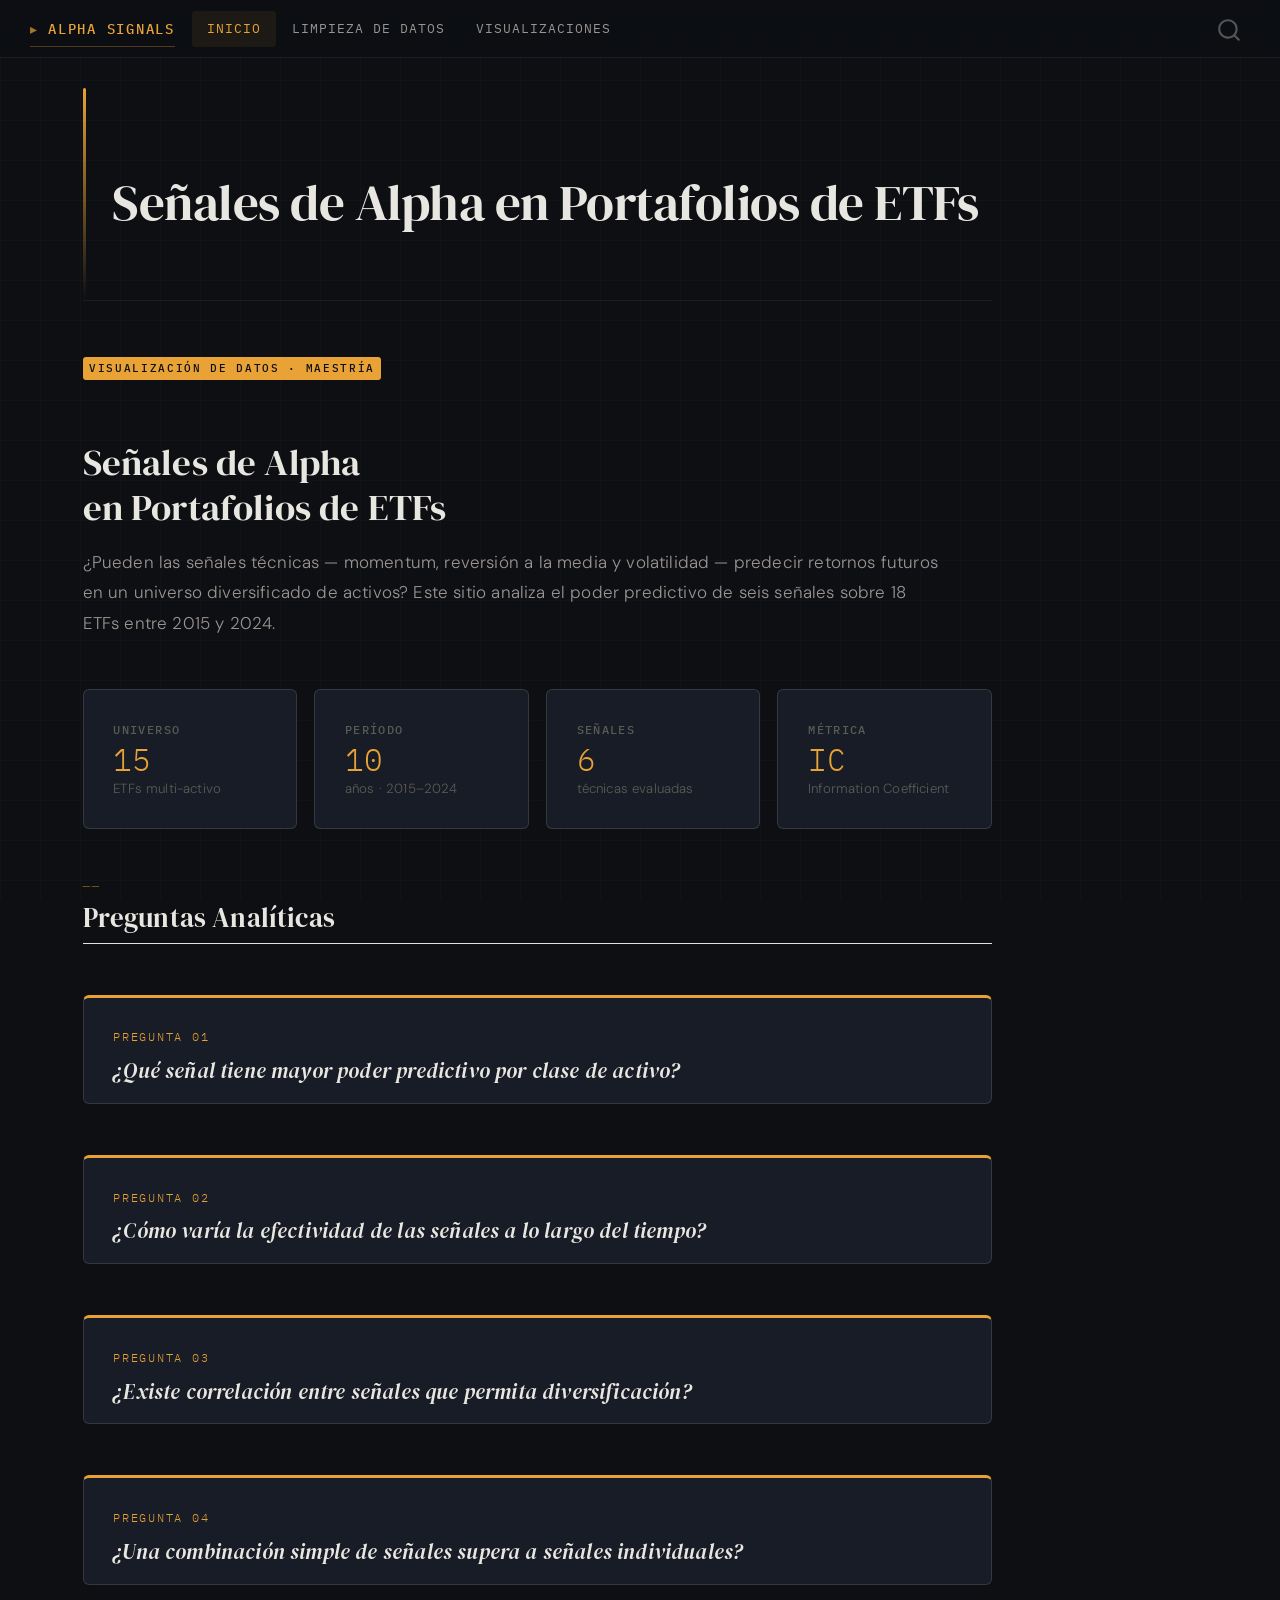
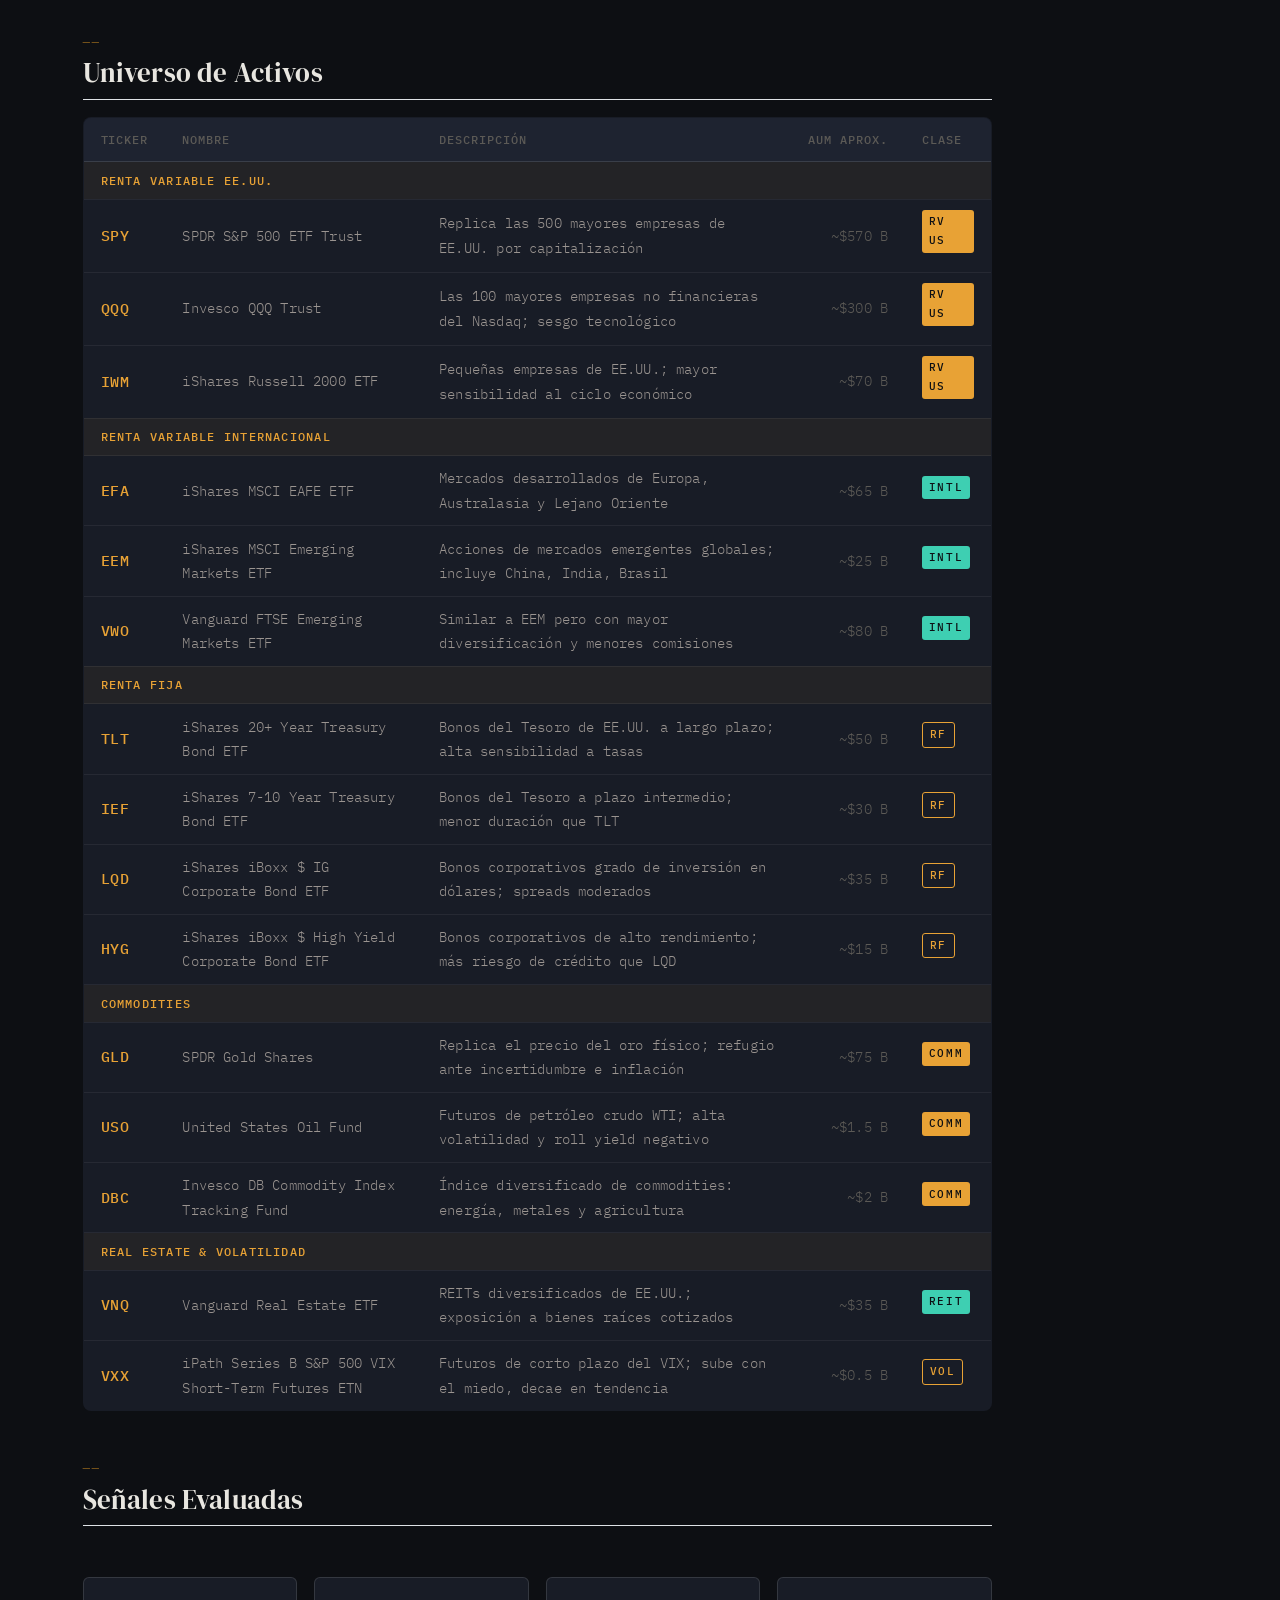
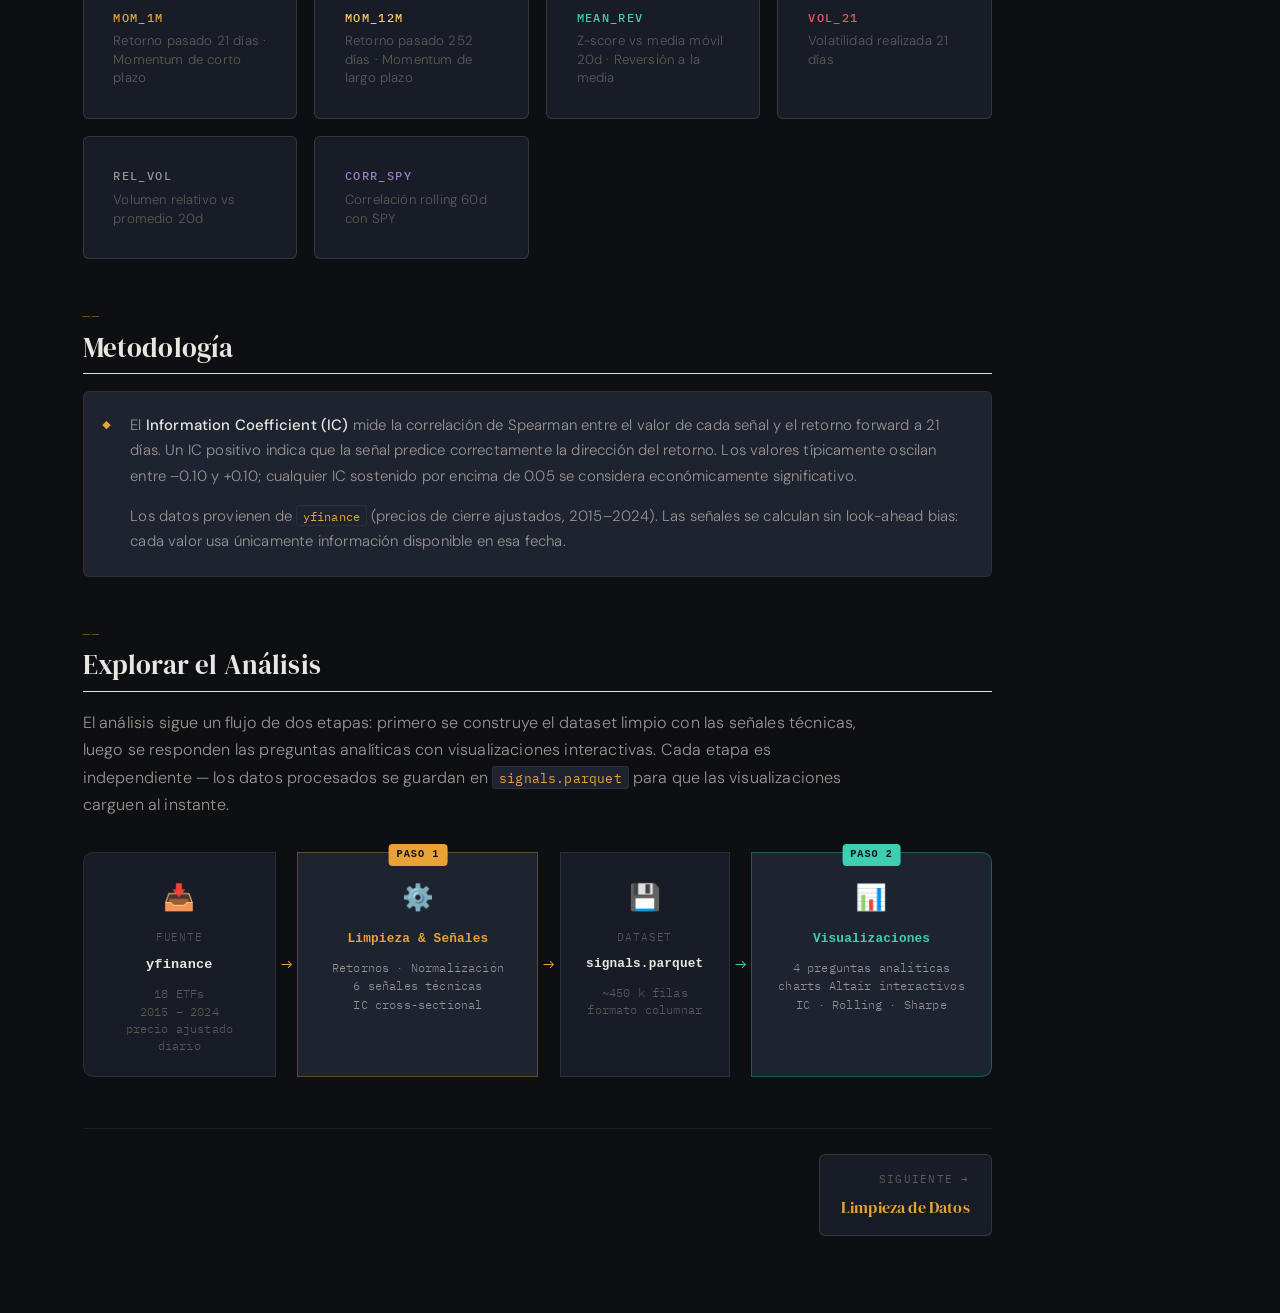
==== commit 232315ab: "readme  commit" ====
--- a/docs/index.html
+++ b/docs/index.html
@@ -33,6 +33,7 @@
 <script src="site_libs/quarto-search/fuse.min.js"></script>
 <script src="site_libs/quarto-search/quarto-search.js"></script>
 <meta name="quarto:offset" content="./">
+<link href="./favicon.svg" rel="icon" type="image/svg+xml">
 <script src="site_libs/quarto-html/quarto.js" type="module"></script>
 <script src="site_libs/quarto-html/tabsets/tabsets.js" type="module"></script>
 <script src="site_libs/quarto-html/popper.min.js"></script>
@@ -153,7 +154,7 @@
 <div class="stat-grid">
   <div class="stat-card">
     <div class="stat-label">Universo</div>
-    <div class="stat-value">18</div>
+    <div class="stat-value">15</div>
     <div class="stat-desc">ETFs multi-activo</div>
   </div>
   <div class="stat-card">
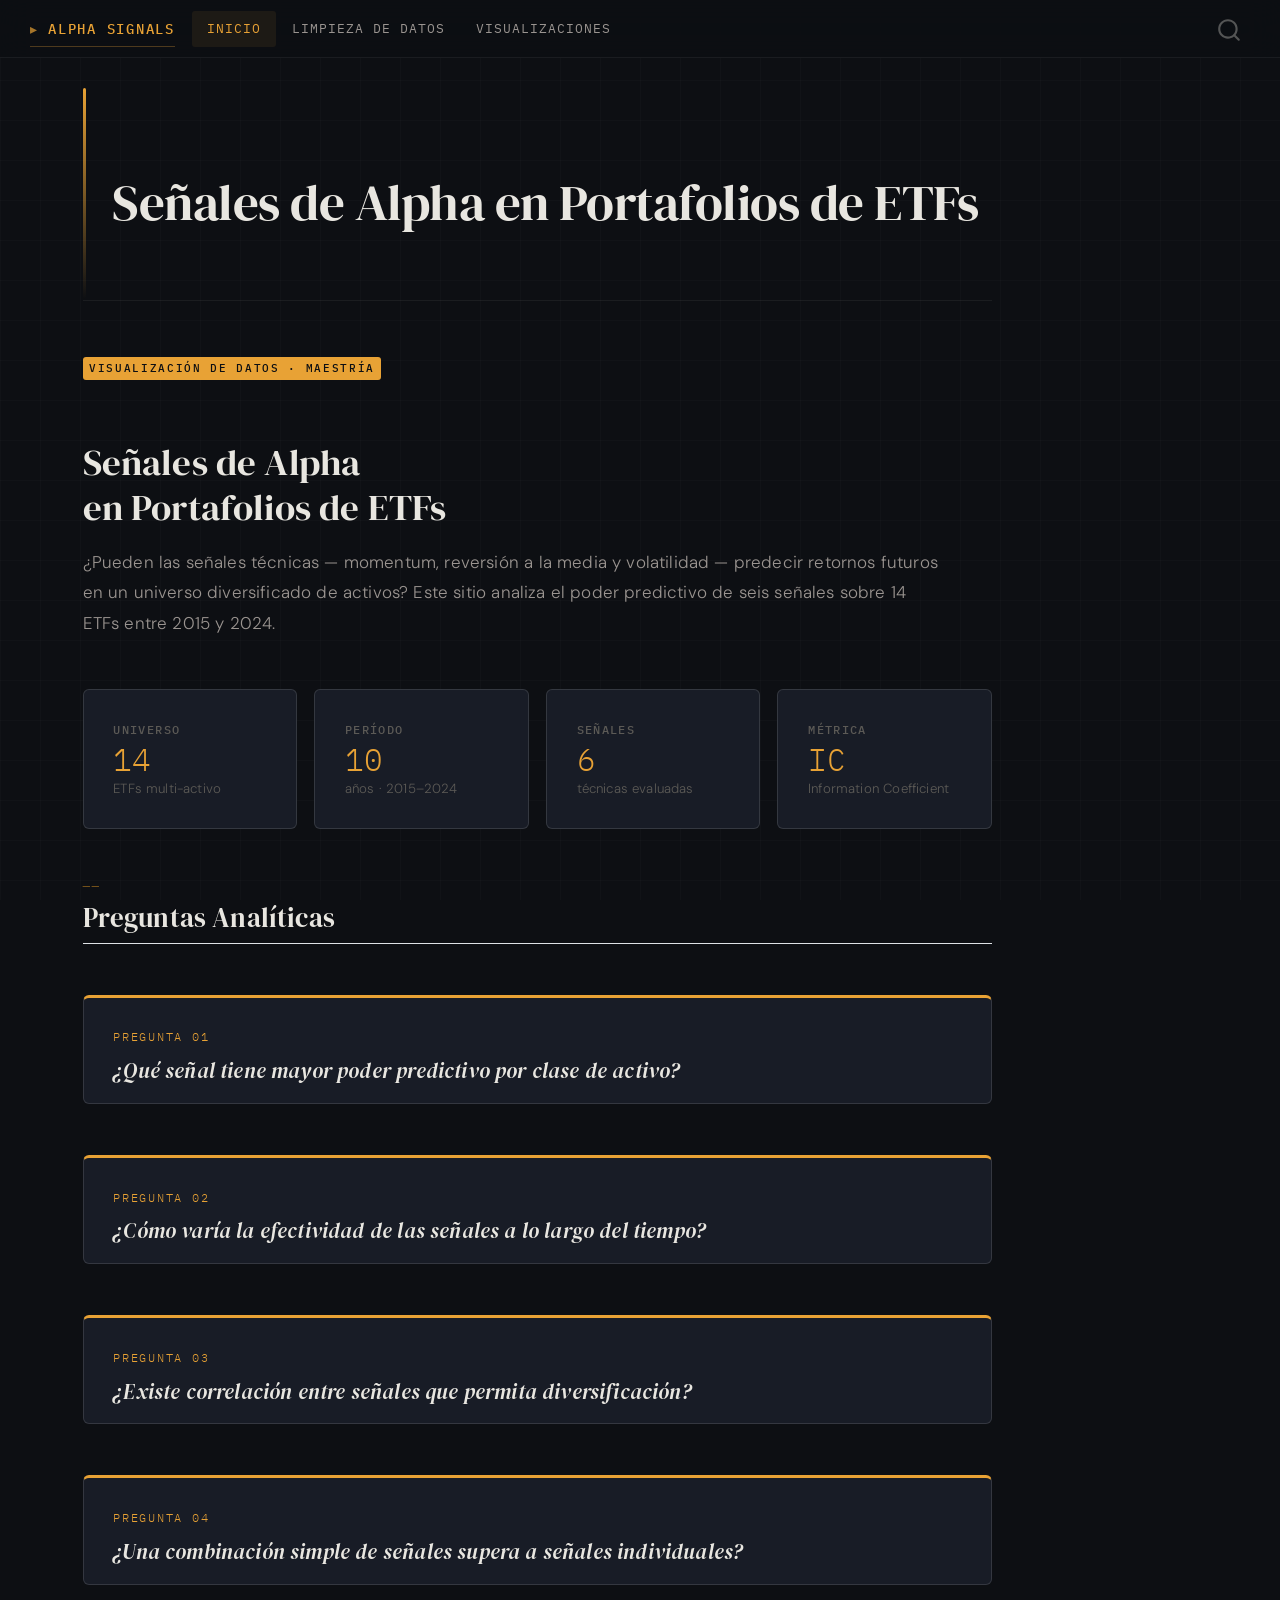
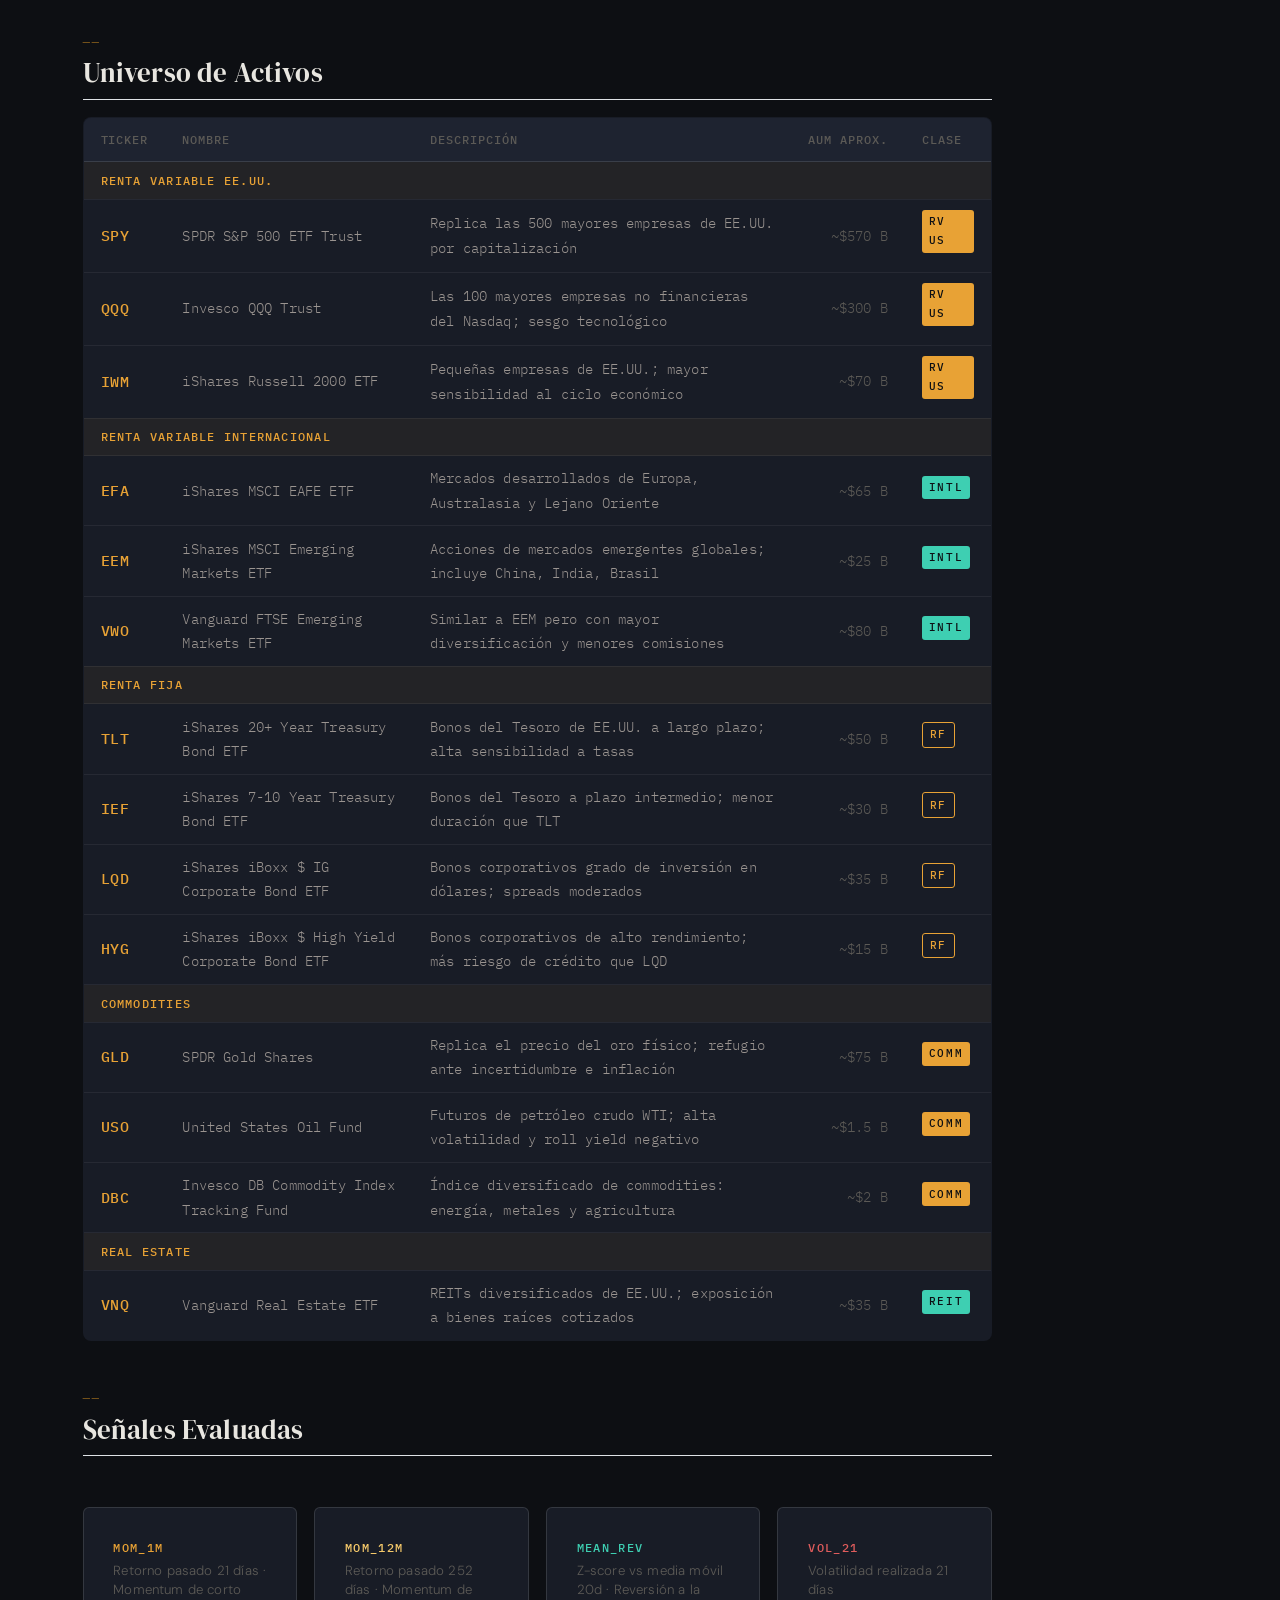
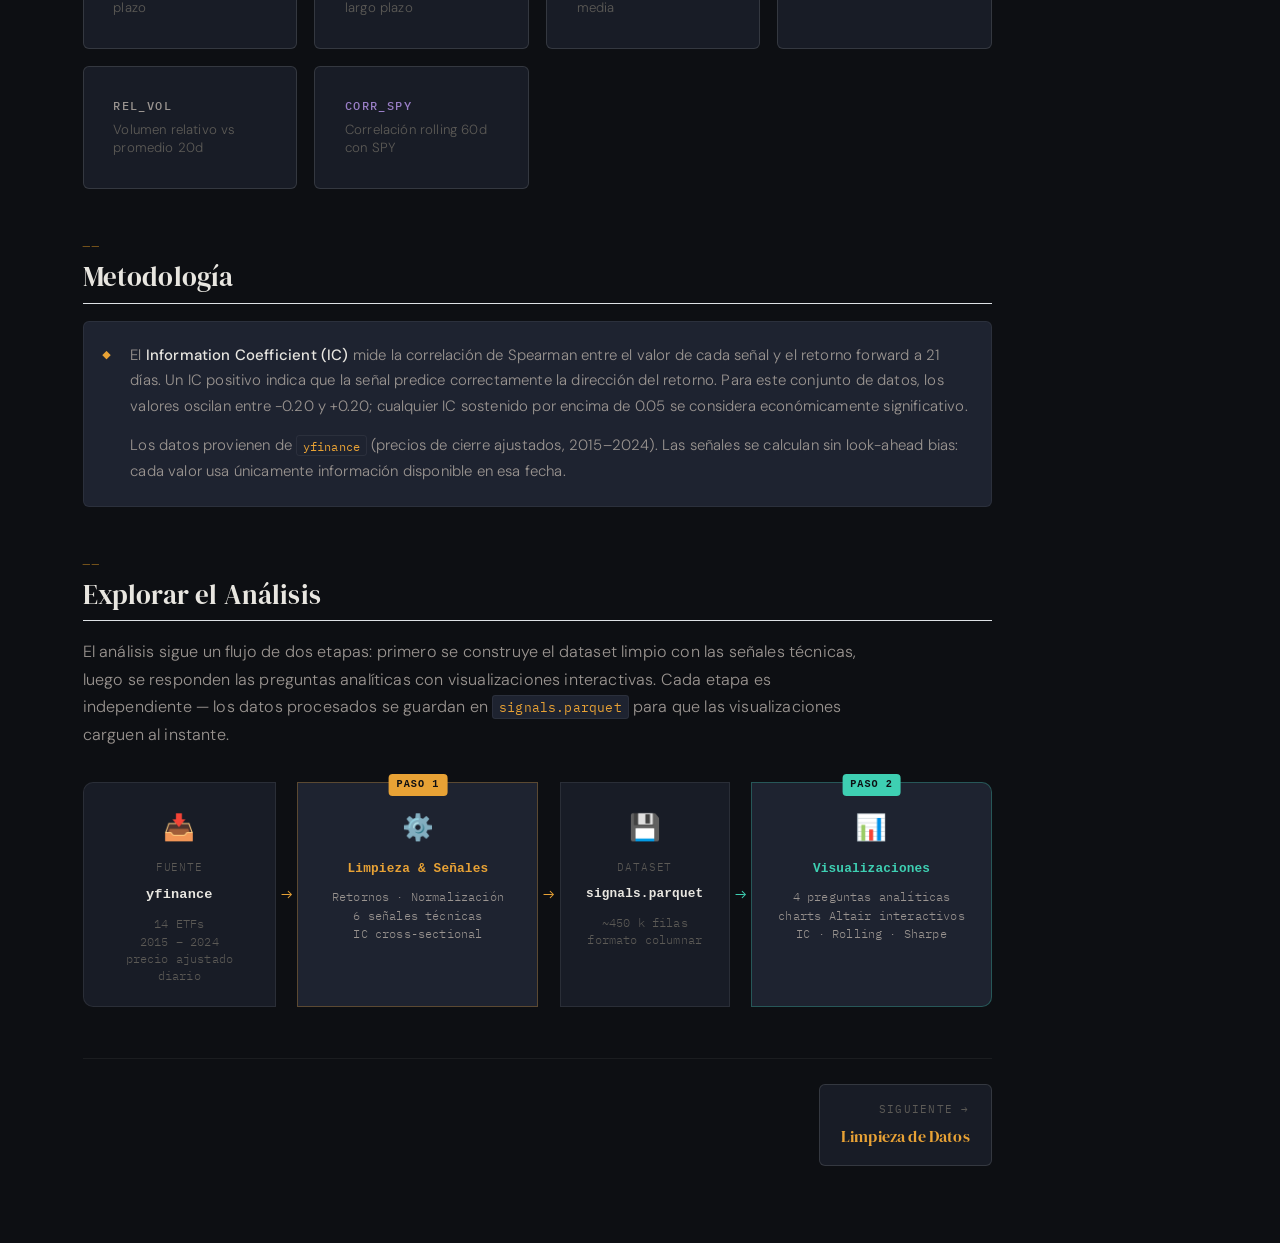
==== commit b80b8746: "final" ====
--- a/docs/index.html
+++ b/docs/index.html
@@ -147,14 +147,14 @@
   <p class="hero-subtitle">
     ¿Pueden las señales técnicas — momentum, reversión a la media y volatilidad —
     predecir retornos futuros en un universo diversificado de activos?
-    Este sitio analiza el poder predictivo de seis señales sobre 18 ETFs
+    Este sitio analiza el poder predictivo de seis señales sobre 14 ETFs
     entre 2015 y 2024.
   </p>
 </section>
 <div class="stat-grid">
   <div class="stat-card">
     <div class="stat-label">Universo</div>
-    <div class="stat-value">15</div>
+    <div class="stat-value">14</div>
     <div class="stat-desc">ETFs multi-activo</div>
   </div>
   <div class="stat-card">
@@ -312,7 +312,7 @@
 <td><span class="section-tag">Comm</span></td>
 </tr>
 <tr class="etf-group-header even">
-<td colspan="5">Real Estate &amp; Volatilidad</td>
+<td colspan="5">Real Estate</td>
 </tr>
 <tr class="odd">
 <td class="ticker">VNQ</td>
@@ -320,13 +320,6 @@
 <td>REITs diversificados de EE.UU.; exposición a bienes raíces cotizados</td>
 <td class="aum">~$35 B</td>
 <td><span class="section-tag teal">REIT</span></td>
-</tr>
-<tr class="even">
-<td class="ticker">VXX</td>
-<td>iPath Series B S&amp;P 500 VIX Short-Term Futures ETN</td>
-<td>Futuros de corto plazo del VIX; sube con el miedo, decae en tendencia</td>
-<td class="aum">~$0.5 B</td>
-<td><span class="section-tag outline">Vol</span></td>
 </tr>
 </tbody>
 </table>
@@ -366,9 +359,9 @@
   <p>
     El <strong>Information Coefficient (IC)</strong> mide la correlación de Spearman entre
     el valor de cada señal y el retorno forward a 21 días. Un IC positivo indica que la
-    señal predice correctamente la dirección del retorno. Los valores típicamente oscilan
-    entre –0.10 y +0.10; cualquier IC sostenido por encima de 0.05 se considera
-    económicamente significativo.
+    señal predice correctamente la dirección del retorno. Para este conjunto de datos,
+    los valores oscilan entre −0.20 y +0.20; cualquier IC sostenido por encima de 0.05
+    se considera económicamente significativo.
   </p>
   <p>
     Los datos provienen de <code>yfinance</code> (precios de cierre ajustados, 2015–2024).
@@ -393,7 +386,7 @@
     <div style="font-size:1.5rem; margin-bottom:0.5rem;">📥</div>
     <div style="color:#5c5a56; font-size:0.65rem; letter-spacing:0.08em; text-transform:uppercase; margin-bottom:0.35rem;">Fuente</div>
     <div style="color:#e8e6e0; font-size:0.8rem; font-weight:600; margin-bottom:0.5rem;">yfinance</div>
-    <div style="color:#5c5a56; font-size:0.68rem; line-height:1.5;">18 ETFs<br>2015 – 2024<br>precio ajustado diario</div>
+    <div style="color:#5c5a56; font-size:0.68rem; line-height:1.5;">14 ETFs<br>2015 – 2024<br>precio ajustado diario</div>
   </div>
 
   <!-- Flecha -->
--- a/docs/theme.css
+++ b/docs/theme.css
@@ -582,6 +582,36 @@
 .insight-box p + p {
   margin-top: 0.85rem;
 }
+
+.insight-box:has(ul)::before {
+  display: none;
+}
+
+.insight-box ul {
+  list-style: none;
+  margin: 0;
+  padding: 0;
+  display: flex;
+  flex-direction: column;
+  gap: 0.75rem;
+}
+
+.insight-box ul li {
+  font-size: 0.88rem;
+  color: var(--text-secondary);
+  line-height: 1.7;
+  padding-left: 1.2rem;
+  position: relative;
+}
+
+.insight-box ul li::before {
+  content: '◆';
+  font-size: 0.55rem;
+  color: var(--accent-primary);
+  position: absolute;
+  left: 0;
+  top: 0.35rem;
+}
 .insight-box p {
   margin: 0;
   font-size: 0.88rem;
